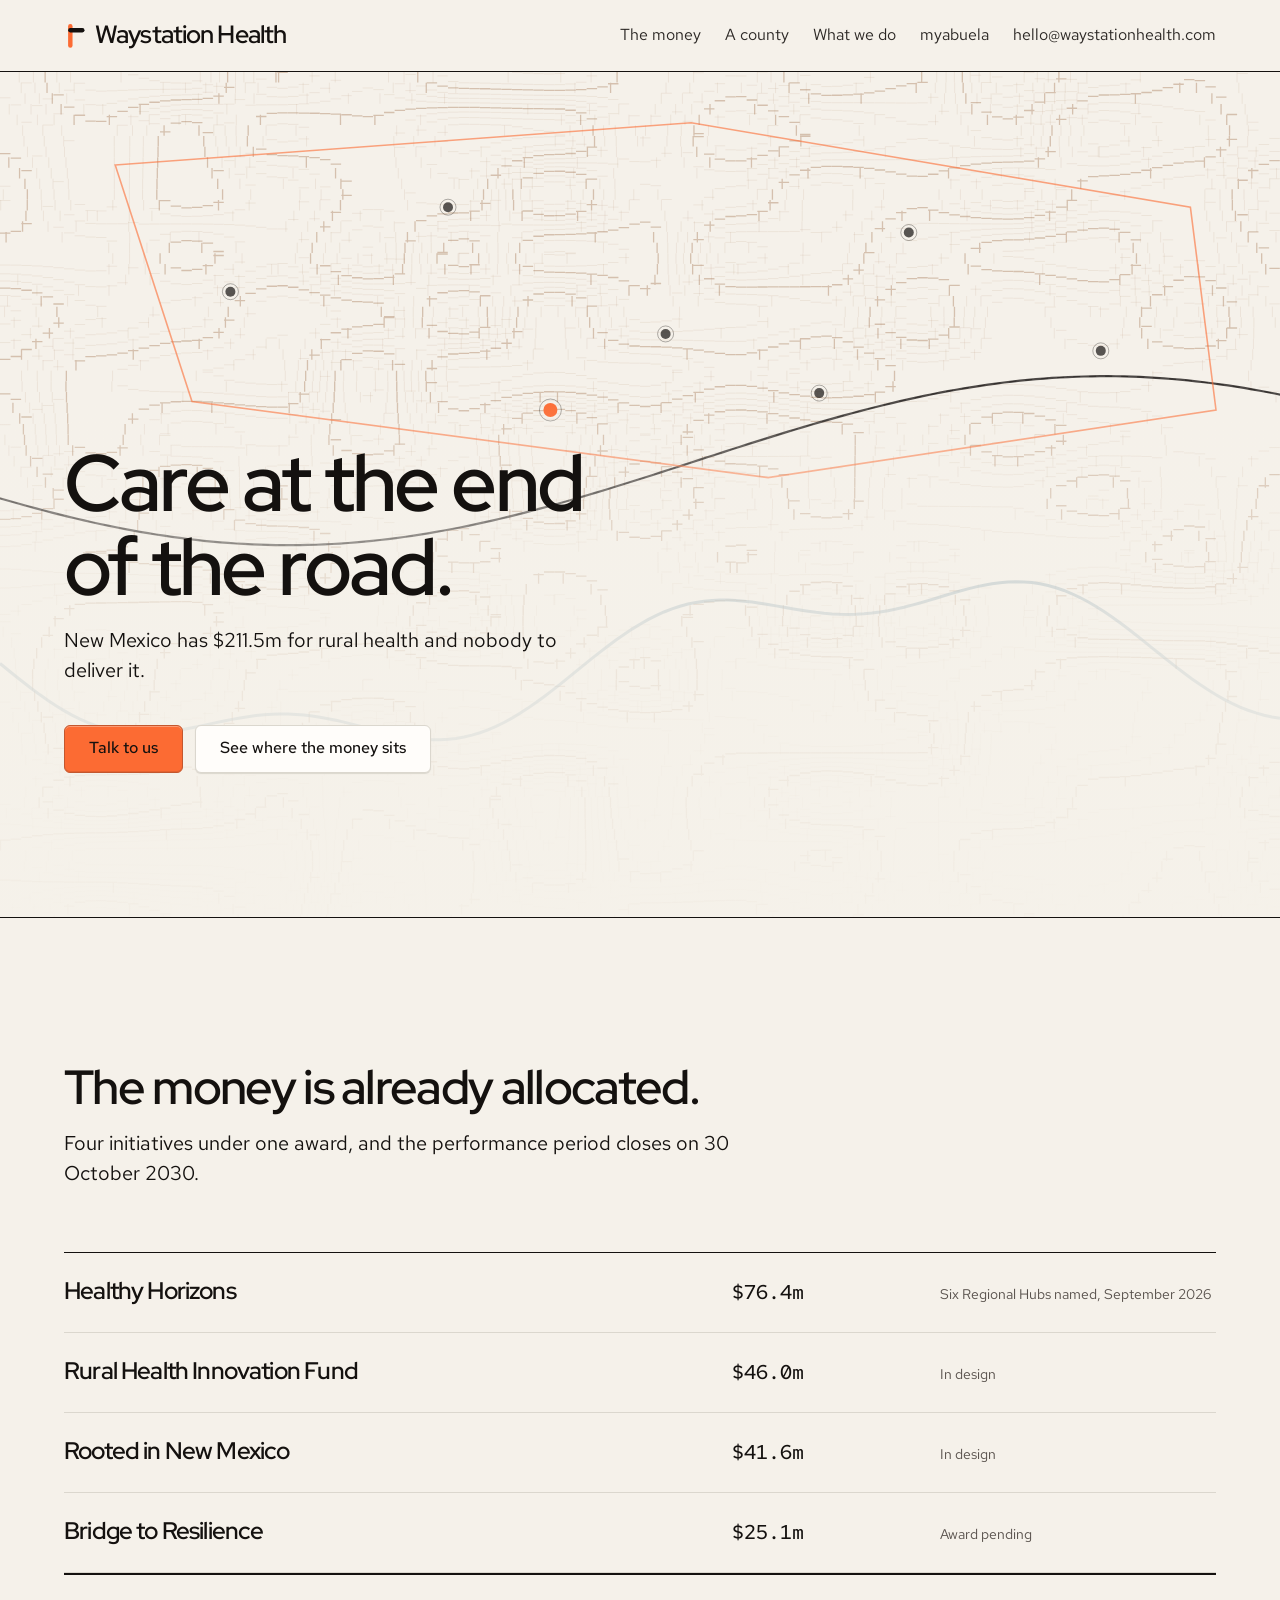
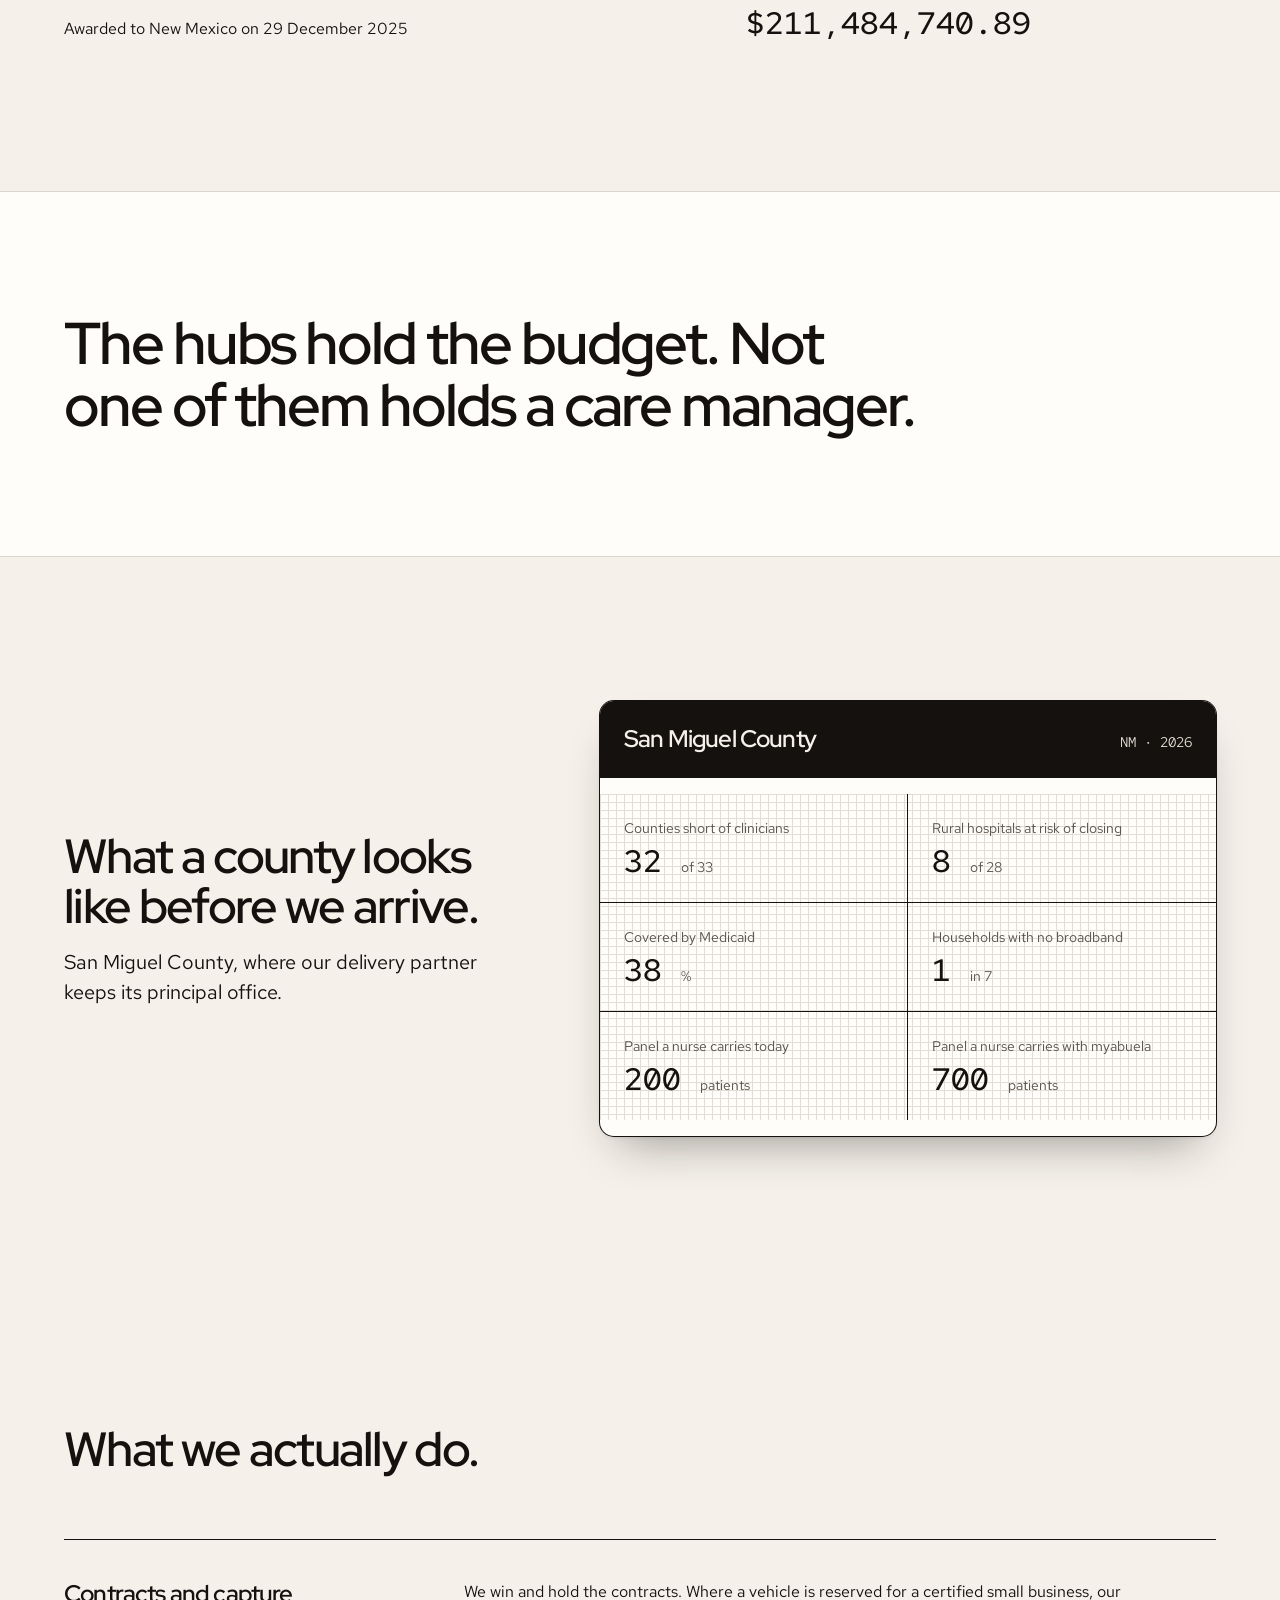
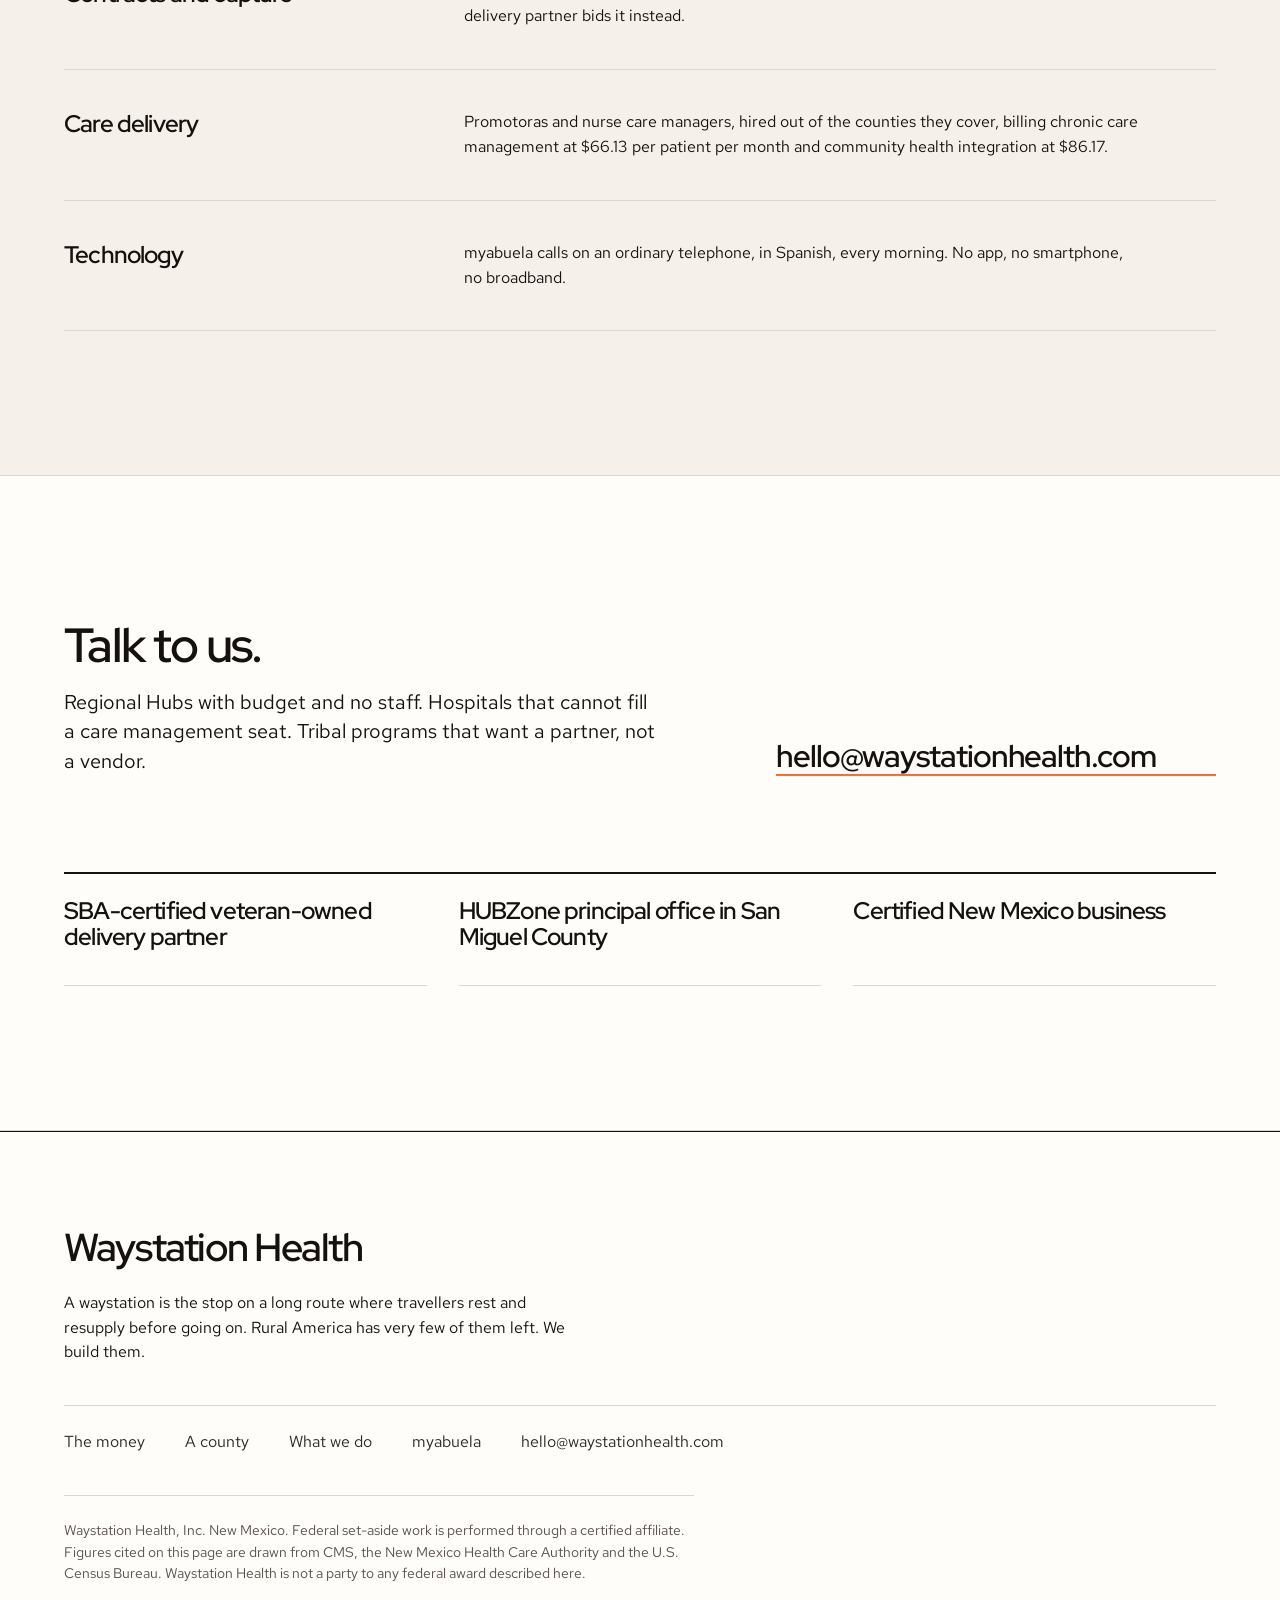
==== index.html @ bad21af5 "Waystation Health site" ====
<!doctype html>
<html lang="en">
<head>
<meta charset="utf-8">
<meta name="viewport" content="width=device-width, initial-scale=1">
<title>Waystation Health &middot; Care at the end of the road</title>
<meta name="description" content="Waystation Health holds the contracts for New Mexico's rural health money and staffs the care management behind them, in the counties that have none.">
<link rel="preconnect" href="https://fonts.googleapis.com">
<link rel="preconnect" href="https://fonts.gstatic.com" crossorigin>
<link href="https://fonts.googleapis.com/css2?family=Red+Hat+Display:wght@600&family=Red+Hat+Text:wght@400;500&family=Red+Hat+Mono:wght@400;500&display=swap" rel="stylesheet">
<link rel="stylesheet" href="./style.css">
<link rel="icon" href="data:image/svg+xml,<svg xmlns='http://www.w3.org/2000/svg' viewBox='0 0 28 30'><rect x='5' y='1' width='5.4' height='29' rx='2.7' fill='%23B2432A'/><rect x='5' y='6' width='20' height='5.2' rx='2.6' fill='%23C98A28'/></svg>">
</head>
<body>

<header class="masthead">
  <div class="container masthead__inner">
    <a class="wordmark" href="/">
      <svg width="23" height="25" viewBox="0 0 28 30" aria-hidden="true"><rect x="5" y="1" width="5.4" height="29" rx="2.7" fill="var(--color-accent)"/><rect x="5" y="6" width="20" height="5.2" rx="2.6" fill="var(--color-ink)"/></svg>
      Waystation Health
    </a>
    <nav aria-label="Primary">
      <a href="#money">The money</a>
      <a href="#county">A county</a>
      <a href="#work">What we do</a>
      <a href="myabuela.html">myabuela</a>
      <a href="mailto:hello@waystationhealth.com">hello@waystationhealth.com</a>
    </nav>
  </div>
</header>

<main>

  <section class="hero">
    <canvas class="hero__map" id="survey" aria-hidden="true"></canvas>
    <div class="hero__scrim"></div>
    <div class="hero__body">
      <div class="container">
        <h1>Care at the end of the road.</h1>
        <p class="lead">New Mexico has $211.5m for rural health and nobody to deliver it.</p>
        <div class="hero__actions">
          <a class="btn btn--primary" href="mailto:hello@waystationhealth.com">Talk to us</a>
          <a class="btn" href="#money">See where the money sits</a>
        </div>
      </div>
    </div>
  </section>

  <section class="section" id="money">
    <div class="container">
      <div class="head">
        <h2>The money is already allocated.</h2>
        <p class="lead">Four initiatives under one award, and the performance period closes on 30 October 2030.</p>
      </div>
      <div class="section__body">
        <div class="index">
          <div class="index__row">
            <h3>Healthy Horizons</h3>
            <p class="amount">$76.4m</p>
            <p class="state">Six Regional Hubs named, September 2026</p>
          </div>
          <div class="index__row">
            <h3>Rural Health Innovation Fund</h3>
            <p class="amount">$46.0m</p>
            <p class="state">In design</p>
          </div>
          <div class="index__row">
            <h3>Rooted in New Mexico</h3>
            <p class="amount">$41.6m</p>
            <p class="state">In design</p>
          </div>
          <div class="index__row">
            <h3>Bridge to Resilience</h3>
            <p class="amount">$25.1m</p>
            <p class="state">Award pending</p>
          </div>
          <div class="index__total">
            <p>Awarded to New Mexico on 29 December 2025</p>
            <p class="amount">$211,484,740.89</p>
          </div>
        </div>
      </div>
    </div>
  </section>

  <section class="section section--tight section--paper2">
    <div class="container">
      <p class="statement">The hubs hold the budget. Not one of them holds a care manager.</p>
    </div>
  </section>

  <section class="section" id="county">
    <div class="container">
      <div class="case">
        <div class="head">
          <h2>What a county looks like before we arrive.</h2>
          <p class="lead">San Miguel County, where our delivery partner keeps its principal office.</p>
        </div>
        <div class="entry">
          <div class="entry__head">
            <h3>San Miguel County</h3>
            <p class="when">NM &middot; 2026</p>
          </div>
          <dl class="entry__grid">
            <div class="entry__cell">
              <dt>Counties short of clinicians</dt>
              <dd>32 <span class="unit">of 33</span></dd>
            </div>
            <div class="entry__cell">
              <dt>Rural hospitals at risk of closing</dt>
              <dd>8 <span class="unit">of 28</span></dd>
            </div>
            <div class="entry__cell">
              <dt>Covered by Medicaid</dt>
              <dd>38 <span class="unit">%</span></dd>
            </div>
            <div class="entry__cell">
              <dt>Households with no broadband</dt>
              <dd>1 <span class="unit">in 7</span></dd>
            </div>
            <div class="entry__cell">
              <dt>Panel a nurse carries today</dt>
              <dd>200 <span class="unit">patients</span></dd>
            </div>
            <div class="entry__cell">
              <dt>Panel a nurse carries with myabuela</dt>
              <dd>700 <span class="unit">patients</span></dd>
            </div>
          </dl>
        </div>
      </div>
    </div>
  </section>

  <section class="section" id="work">
    <div class="container">
      <div class="head">
        <h2>What we actually do.</h2>
      </div>
      <div class="section__body">
        <div class="rows">
          <div class="rows__row">
            <h3>Contracts and capture</h3>
            <p>We win and hold the contracts. Where a vehicle is reserved for a certified small business, our delivery partner bids it instead.</p>
          </div>
          <div class="rows__row">
            <h3>Care delivery</h3>
            <p>Promotoras and nurse care managers, hired out of the counties they cover, billing chronic care management at $66.13 per patient per month and community health integration at $86.17.</p>
          </div>
          <div class="rows__row">
            <h3>Technology</h3>
            <p>myabuela calls on an ordinary telephone, in Spanish, every morning. No app, no smartphone, no broadband.</p>
          </div>
        </div>
      </div>
    </div>
  </section>

  <section class="section section--paper2 close">
    <div class="container">
      <div class="close__top">
        <div class="head">
          <h2>Talk to us.</h2>
          <p class="lead">Regional Hubs with budget and no staff. Hospitals that cannot fill a care management seat. Tribal programs that want a partner, not a vendor.</p>
        </div>
        <a class="mailto" href="mailto:hello@waystationhealth.com">hello@waystationhealth.com</a>
      </div>
      <div class="creds">
        <div>SBA-certified veteran-owned delivery partner</div>
        <div>HUBZone principal office in San Miguel County</div>
        <div>Certified New Mexico business</div>
      </div>
    </div>
  </section>

</main>

<footer class="mast">
  <div class="container">
    <p class="mast__name">Waystation Health</p>
    <p class="mast__meaning">A waystation is the stop on a long route where travellers rest and resupply before going on. Rural America has very few of them left. We build them.</p>
    <div class="mast__links">
      <a href="#money">The money</a>
      <a href="#county">A county</a>
      <a href="#work">What we do</a>
      <a href="myabuela.html">myabuela</a>
      <a href="mailto:hello@waystationhealth.com">hello@waystationhealth.com</a>
    </div>
    <p class="mast__legal">Waystation Health, Inc. New Mexico. Federal set-aside work is performed through a certified affiliate. Figures cited on this page are drawn from CMS, the New Mexico Health Care Authority and the U.S. Census Bureau. Waystation Health is not a party to any federal award described here.</p>
  </div>
</footer>

<script>
(() => {
  const c = document.getElementById('survey');
  if (!c || !c.getContext) return;
  const ctx = c.getContext('2d');
  const css = getComputedStyle(document.documentElement);
  const tok = (n) => css.getPropertyValue(n).trim();

  // value noise, seeded, so the land is the same land on every load
  let s = 20261029;
  const rnd = () => (s = (s * 1664525 + 1013904223) >>> 0) / 4294967296;
  const G = 14, grid = [];
  for (let y = 0; y <= G; y++) { grid[y] = []; for (let x = 0; x <= G; x++) grid[y][x] = rnd(); }
  const smooth = (t) => t * t * (3 - 2 * t);
  const noise = (x, y) => {
    const gx = x * G, gy = y * G;
    const x0 = Math.min(G - 1, Math.floor(gx)), y0 = Math.min(G - 1, Math.floor(gy));
    const tx = smooth(gx - x0), ty = smooth(gy - y0);
    const a = grid[y0][x0], b = grid[y0][x0 + 1], d = grid[y0 + 1][x0], e = grid[y0 + 1][x0 + 1];
    return (a * (1 - tx) + b * tx) * (1 - ty) + (d * (1 - tx) + e * tx) * ty;
  };

  // the six Regional Hubs and the principal office, placed on the field
  const pins = [
    [0.18, 0.26], [0.35, 0.16], [0.52, 0.31],
    [0.71, 0.19], [0.64, 0.38], [0.86, 0.33], [0.43, 0.40]
  ];

  function draw() {
    const w = c.clientWidth, h = c.clientHeight, dpr = Math.min(devicePixelRatio || 1, 2);
    if (!w || !h) return;
    c.width = w * dpr; c.height = h * dpr;
    ctx.setTransform(dpr, 0, 0, dpr, 0, 0);
    ctx.clearRect(0, 0, w, h);
    ctx.fillStyle = tok('--color-paper'); ctx.fillRect(0, 0, w, h);

    const N = 120, cols = Math.ceil(w / (w / N)), step = w / N, rows = Math.ceil(h / step);
    const val = (ix, iy) => noise(ix / N, (iy * step) / h);

    // contours, every fifth heavier, traced as level crossings on the grid
    for (let L = 1; L < 12; L++) {
      const level = L / 12, major = L % 4 === 0;
      ctx.beginPath();
      ctx.lineWidth = major ? 1.3 : 0.6;
      ctx.strokeStyle = tok('--color-contour');
      ctx.globalAlpha = major ? 0.42 : 0.2;
      for (let iy = 0; iy < rows; iy++) {
        for (let ix = 0; ix < cols; ix++) {
          const a = val(ix, iy), b = val(ix + 1, iy), d = val(ix, iy + 1);
          const x = ix * step, y = iy * step;
          if ((a < level) !== (b < level)) {
            const t = (level - a) / (b - a);
            ctx.moveTo(x + step * t, y); ctx.lineTo(x + step * t, y + step * 0.98);
          }
          if ((a < level) !== (d < level)) {
            const t = (level - a) / (d - a);
            ctx.moveTo(x, y + step * t); ctx.lineTo(x + step * 0.98, y + step * t);
          }
        }
      }
      ctx.stroke();
    }
    ctx.globalAlpha = 1;

    // water, drawn along a low seam
    ctx.beginPath();
    ctx.strokeStyle = tok('--color-water'); ctx.lineWidth = 3; ctx.globalAlpha = 0.5;
    for (let x = 0; x <= w; x += 8) {
      const y = h * (0.70 + 0.09 * Math.sin(x / 190) + 0.03 * Math.sin(x / 61));
      x ? ctx.lineTo(x, y) : ctx.moveTo(x, y);
    }
    ctx.stroke();

    // the lane: the road the whole page is named for
    ctx.beginPath();
    ctx.strokeStyle = tok('--color-ink'); ctx.lineWidth = 2.2; ctx.globalAlpha = 0.75;
    for (let x = -20; x <= w + 20; x += 8) {
      const y = h * (0.46 + 0.10 * Math.sin((x + 120) / 260));
      x <= -20 ? ctx.moveTo(x, y) : ctx.lineTo(x, y);
    }
    ctx.stroke();
    ctx.setLineDash([7, 9]); ctx.lineWidth = 1; ctx.globalAlpha = 0.5;
    ctx.stroke(); ctx.setLineDash([]);
    ctx.globalAlpha = 1;

    // the service area, edged like a title plan
    ctx.beginPath();
    ctx.strokeStyle = tok('--color-accent'); ctx.lineWidth = 1.6; ctx.globalAlpha = 0.6;
    const edge = [[0.09, 0.11], [0.54, 0.06], [0.93, 0.16], [0.95, 0.40], [0.60, 0.48], [0.15, 0.39]];
    edge.forEach(([px, py], i) => i ? ctx.lineTo(px * w, py * h) : ctx.moveTo(px * w, py * h));
    ctx.closePath(); ctx.stroke(); ctx.globalAlpha = 1;

    // the pins: six hubs, then the principal office as the open one
    pins.forEach(([px, py], i) => {
      const x = px * w, y = py * h, last = i === pins.length - 1;
      ctx.beginPath(); ctx.arc(x, y, last ? 7 : 5, 0, Math.PI * 2);
      ctx.fillStyle = last ? tok('--color-accent') : tok('--color-ink');
      ctx.globalAlpha = last ? 1 : 0.7; ctx.fill(); ctx.globalAlpha = 1;
      ctx.beginPath(); ctx.arc(x, y, last ? 11 : 8, 0, Math.PI * 2);
      ctx.strokeStyle = tok('--color-ink'); ctx.lineWidth = 1; ctx.globalAlpha = 0.32;
      ctx.stroke(); ctx.globalAlpha = 1;
    });
  }

  draw();
  let t; addEventListener('resize', () => { clearTimeout(t); t = setTimeout(draw, 160); }, { passive: true });
})();
</script>

</body>
</html>
---- style.css ----
/* Hallmark · shape: Marquee Hero · genre: modern-minimal · theme: Furrow (deal 3/3, seed rural-health-company-staffs-19d2·b29e5651·2026-10-29·r0) · redesign: full
 * hero: Poster · nav: masthead · footer: mast · imagery: none, the generated survey map carries the page · signature: the survey map of the service area, hubs pinned, drawn on a canvas
 * axes: light/grotesk-sans/warm · posture: committed · contrast: pass · fold: pass · draw: 892a56 · v2.0.0 */
/* Hallmark · pre-emit critique: P4 H4 E3 S4 R4 V4 · weakest: E, the page states figures it cannot show a picture of, so the map and the notebook card do the showing and every figure carries its unit */
/* Hallmark · dropped #what, #how, #why, #who, #care, #contact, #arms, #sky · in-page anchors for sections 8 recomposed away; every destination they led to is on the page under #money, #county, #work · no external link, form, handler or test hook was dropped */
/* Hallmark · reworded "Three capabilities, one patient." to "What we actually do." · 54 and F26 named it (an eyebrow pattern ending on a stub) · the flywheel heads "Contracts fund the deployment / Deployment builds a panel / Care management bills the panel / Technology multiplies it" dropped whole · 54 names the 01/02/03 label run above them */
@import url("./tokens.css");
@import url("./base.css");

/* ---------- canvas ---------- */
.container { max-width: var(--container); margin-inline: auto; padding-inline: var(--gutter); }

/* ---------- masthead ---------- */
.masthead { border-bottom: var(--rule-hair) solid var(--color-ink); background: var(--color-paper); }
.masthead__inner { display: flex; align-items: center; justify-content: space-between;
  gap: var(--space-lg); padding-block: var(--space-md); flex-wrap: wrap; }
.wordmark { display: inline-flex; align-items: center; gap: var(--space-xs);
  font-family: var(--font-display); font-weight: var(--display-weight); font-size: var(--text-xl);
  letter-spacing: var(--tracking-display); color: var(--color-ink); text-decoration: none; }
.wordmark svg { display: block; }
.masthead nav { display: flex; align-items: center; gap: var(--space-lg); flex-wrap: wrap; }
.masthead nav a { font-size: var(--text-md); color: var(--color-ink-2); text-decoration: none;
  text-underline-offset: 4px; }
.masthead nav a:hover { text-decoration: underline; }

/* ---------- controls ---------- */
.btn { display: inline-flex; align-items: center; justify-content: center; min-height: 48px;
  padding-inline: var(--space-lg); border: var(--rule-hair) solid var(--color-rule);
  border-radius: var(--radius-pill); font-family: var(--font-body); font-size: var(--text-md);
  font-weight: 500; text-decoration: none; white-space: nowrap;
  background: var(--color-paper-2); color: var(--color-ink);
  box-shadow: inset 0 1px 0 var(--color-sheet), 0 1px 1px var(--color-rule);
  transition: background-color var(--dur-short) var(--ease-out), box-shadow var(--dur-short) var(--ease-out); }
.btn:hover { background: var(--color-paper-3); }
.btn:active { transform: translateY(1px); }
.btn--primary { background: var(--color-accent); color: var(--color-accent-ink);
  border-color: color-mix(in oklab, var(--color-accent) 78%, var(--color-ink));
  box-shadow: inset 0 1px 0 color-mix(in oklab, var(--color-sheet) 32%, transparent),
              inset 0 -1px 0 color-mix(in oklab, var(--color-ink) 10%, transparent); }
.btn--primary:hover { background: color-mix(in oklab, var(--color-accent) 88%, var(--color-ink)); }

/* ---------- hero: Poster over the survey map ---------- */
.hero { position: relative; min-height: 94dvh; display: flex; align-items: flex-end;
  overflow: hidden; border-bottom: var(--rule-hair) solid var(--color-ink); }
.hero__map { position: absolute; inset: 0; width: 100%; height: 100%; display: block; z-index: 1; }
.hero__scrim { position: absolute; inset: 0; z-index: 2; pointer-events: none;
  background: linear-gradient(to top,
    color-mix(in oklab, var(--color-paper) 94%, transparent) 0%,
    color-mix(in oklab, var(--color-paper) 72%, transparent) 34%,
    transparent 62%); }
.hero__body { position: relative; z-index: 3; width: 100%; padding-block: var(--space-3xl) var(--space-4xl); }
.hero h1 { max-width: 14ch; overflow-wrap: break-word; min-width: 0; margin: 0; }
.hero .lead { max-width: 40ch; margin-top: var(--space-md); }
.hero__actions { display: flex; gap: var(--space-sm); margin-top: var(--space-xl); flex-wrap: wrap; }

/* ---------- sections ---------- */
.section { padding-block: var(--section-gap); }
.section--tight { padding-block: var(--section-gap-s); }
.section--paper2 { background: var(--color-paper-2); border-block: var(--rule-hair) solid var(--color-rule); }
.head { max-width: 46rem; }
.head h2 { margin: 0; overflow-wrap: break-word; min-width: 0; }
.head .lead { margin-top: var(--space-md); }
.section__body { margin-top: var(--space-2xl); }

/* ---------- index: the money ---------- */
.index { border-top: var(--rule-hair) solid var(--color-ink); }
.index__row { display: grid; grid-template-columns: minmax(0, 7fr) minmax(0, 2fr) minmax(0, 3fr);
  gap: var(--space-lg); align-items: baseline; padding-block: var(--space-lg);
  border-bottom: var(--rule-hair) solid var(--color-rule); }
.index__row h3 { font-size: var(--text-title); margin: 0; }
.index__row .amount { font-family: var(--font-outlier); font-variant-numeric: tabular-nums;
  font-size: var(--text-lg); font-weight: 500; color: var(--color-ink); }
.index__row .state { font-size: var(--text-sm); color: var(--color-muted); }
.index__total { display: grid; grid-template-columns: minmax(0, 7fr) minmax(0, 5fr);
  gap: var(--space-lg); align-items: baseline; padding-top: var(--space-lg);
  border-top: 2px solid var(--color-ink); }
.index__total .amount { font-family: var(--font-outlier); font-variant-numeric: tabular-nums;
  font-size: var(--text-2xl); font-weight: 500; }
.index__total p { margin: 0; }

/* ---------- statement ---------- */
.statement { font-family: var(--font-display); font-weight: var(--display-weight);
  font-size: var(--text-display-s); line-height: 1.05; letter-spacing: var(--tracking-display);
  max-width: 34ch; margin: 0; color: var(--color-ink); text-wrap: balance;
  overflow-wrap: break-word; min-width: 0; }

/* ---------- the notebook card ---------- */
.case { display: grid; grid-template-columns: minmax(0, 5fr) minmax(0, 7fr);
  gap: var(--space-3xl); align-items: center; }
.entry { border-radius: var(--radius-entry); background: var(--color-paper-2);
  box-shadow: 0 0 0 1px var(--color-ink), var(--shadow-lift); overflow: hidden; }
.entry__head { display: flex; align-items: baseline; justify-content: space-between;
  gap: var(--space-md); padding: var(--space-lg); background: var(--color-ink); color: var(--color-paper); }
.entry__head h3 { margin: 0; font-size: var(--text-title); color: var(--color-paper); }
.entry__head .when { font-family: var(--font-outlier); font-variant-numeric: tabular-nums;
  font-size: var(--text-sm); color: var(--color-paper-3); }
.entry__grid { display: grid; grid-template-columns: repeat(2, minmax(0, 1fr));
  background:
    linear-gradient(var(--color-grid) 1px, transparent 1px) 0 0 / 8px 8px,
    linear-gradient(90deg, var(--color-grid) 1px, transparent 1px) 0 0 / 8px 8px,
    var(--color-paper-2); }
.entry__cell { padding: var(--space-lg); border-right: 1px solid var(--color-ink);
  border-bottom: 1px solid var(--color-ink); }
.entry__cell:nth-child(2n) { border-right: 0; }
.entry__cell:nth-last-child(-n+2) { border-bottom: 0; }
.entry__cell dt { font-size: var(--text-sm); color: var(--color-muted); margin: 0 0 var(--space-2xs); }
.entry__cell dd { margin: 0; font-family: var(--font-outlier); font-variant-numeric: tabular-nums;
  font-size: var(--text-2xl); font-weight: 500; color: var(--color-ink); line-height: 1.1; }
.entry__cell dd .unit { font-family: var(--font-body); font-size: var(--text-sm);
  font-weight: 400; color: var(--color-muted); }

/* ---------- rows: what we do ---------- */
.rows { border-top: var(--rule-hair) solid var(--color-ink); }
.rows__row { display: grid; grid-template-columns: minmax(0, 4fr) minmax(0, 8fr);
  gap: var(--space-lg); padding-block: var(--space-xl);
  border-bottom: var(--rule-hair) solid var(--color-rule); }
.rows__row h3 { margin: 0; font-size: var(--text-title); }
.rows__row p { margin: 0; }

/* ---------- close ---------- */
.close__top { display: grid; grid-template-columns: minmax(0, 7fr) minmax(0, 5fr);
  gap: var(--space-3xl); align-items: end; }
.close .mailto { display: inline-block; margin-top: var(--space-xl);
  font-family: var(--font-display); font-weight: var(--display-weight);
  font-size: var(--text-2xl); letter-spacing: var(--tracking-display); line-height: 1.1;
  color: var(--color-ink); text-decoration: none;
  border-bottom: 2px solid var(--color-accent);
  overflow-wrap: anywhere; word-break: break-word; min-width: 0; max-width: 100%; }
.close .mailto:hover { border-bottom-color: var(--color-ink); }
.creds { display: grid; grid-template-columns: repeat(3, minmax(0, 1fr));
  gap: 0 var(--gap-columns); margin-top: var(--space-3xl);
  border-top: 2px solid var(--color-ink); }
.creds div { padding-block: var(--space-lg); min-height: 112px;
  border-bottom: var(--rule-hair) solid var(--color-rule);
  font-size: var(--text-title); font-family: var(--font-display);
  font-weight: var(--display-weight); letter-spacing: var(--tracking-display);
  line-height: 1.1; color: var(--color-ink); overflow-wrap: break-word; min-width: 0; }

/* ---------- footer: mast ---------- */
.mast { border-top: var(--rule-hair) solid var(--color-ink); padding-block: var(--space-3xl) var(--space-xl);
  background: var(--color-paper-2); }
.mast__name { font-family: var(--font-display); font-weight: var(--display-weight);
  font-size: var(--text-3xl); letter-spacing: var(--tracking-display); line-height: 1;
  margin: 0 0 var(--space-lg); color: var(--color-ink); }
.mast__links { display: flex; flex-wrap: wrap; gap: var(--space-lg) var(--space-xl);
  padding-top: var(--space-lg); border-top: var(--rule-hair) solid var(--color-rule); }
.mast__links a { font-size: var(--text-md); color: var(--color-ink-2); text-decoration: none; }
.mast__links a:hover { text-decoration: underline; }
.mast__meaning { max-width: 46ch; margin: 0 0 var(--space-xl); }
.mast__legal { margin-top: var(--space-xl); padding-top: var(--space-lg);
  border-top: var(--rule-hair) solid var(--color-rule);
  font-size: var(--text-sm); color: var(--color-muted); max-width: 70ch; }

/* ---------- myabuela ---------- */
.ab-hero { padding-block: var(--space-4xl) var(--section-gap); }
.ab-hero h1 { font-size: var(--text-display-s); overflow-wrap: break-word; min-width: 0; }
.ab-hero .hero__actions { display: flex; gap: var(--space-sm);
  margin-top: var(--space-xl); flex-wrap: wrap; }
.creds--figures div { font-size: var(--text-md); font-family: var(--font-body);
  font-weight: 400; letter-spacing: normal; line-height: 1.5; color: var(--color-ink-2); }
.creds--figures .fig { display: block; font-family: var(--font-outlier);
  font-variant-numeric: tabular-nums; font-size: var(--text-3xl); font-weight: 500;
  line-height: 1.05; color: var(--color-ink); margin-bottom: var(--space-xs); }
.also { margin-top: var(--space-md); font-size: var(--text-md); color: var(--color-muted); }
.also a { color: var(--color-ink-2); overflow-wrap: anywhere; }
.phone { border-radius: var(--radius-entry); background: var(--color-paper-2);
  box-shadow: 0 0 0 1px var(--color-ink), var(--shadow-lift); padding: var(--space-xl); }
.phone__line { display: grid; grid-template-columns: auto minmax(0, 1fr); gap: var(--space-md);
  padding-block: var(--space-md); border-bottom: var(--rule-hair) solid var(--color-rule); }
.phone__line:last-child { border-bottom: 0; }
.phone__who { font-family: var(--font-outlier); font-size: var(--text-sm);
  color: var(--color-muted); white-space: nowrap; }
.phone__said { margin: 0; color: var(--color-ink); }

/* ---------- responsive ---------- */
@media (max-width: 68rem) {
  .close .mailto { font-size: var(--text-xl); }
}
@media (max-width: 60rem) {
  .case { grid-template-columns: minmax(0, 1fr); gap: var(--space-2xl); }
  .close__top { grid-template-columns: minmax(0, 1fr); gap: var(--space-xl); align-items: start; }
  .close .mailto { font-size: var(--text-xl); }
  .creds { grid-template-columns: minmax(0, 1fr); margin-top: var(--space-2xl); }
  .creds div { min-height: 0; font-size: var(--text-lg); }
  .index__row { grid-template-columns: minmax(0, 1fr); gap: var(--space-2xs); }
  .index__total { grid-template-columns: minmax(0, 1fr); }
  .rows__row { grid-template-columns: minmax(0, 1fr); gap: var(--space-sm); }
  .hero { min-height: auto; }
  .hero__body { padding-block: var(--space-4xl) var(--space-3xl); }
}
@media (max-width: 40rem) {
  .close .mailto { font-size: var(--text-lg); }
  .statement { font-size: var(--text-section); }
  .entry__grid { grid-template-columns: minmax(0, 1fr); }
  .entry__cell { border-right: 0; }
  .entry__cell:nth-last-child(-n+2) { border-bottom: 1px solid var(--color-ink); }
  .entry__cell:last-child { border-bottom: 0; }
  .masthead__inner { justify-content: flex-start; }
}
@media (prefers-reduced-motion: reduce) {
  .btn { transition: none; }
}
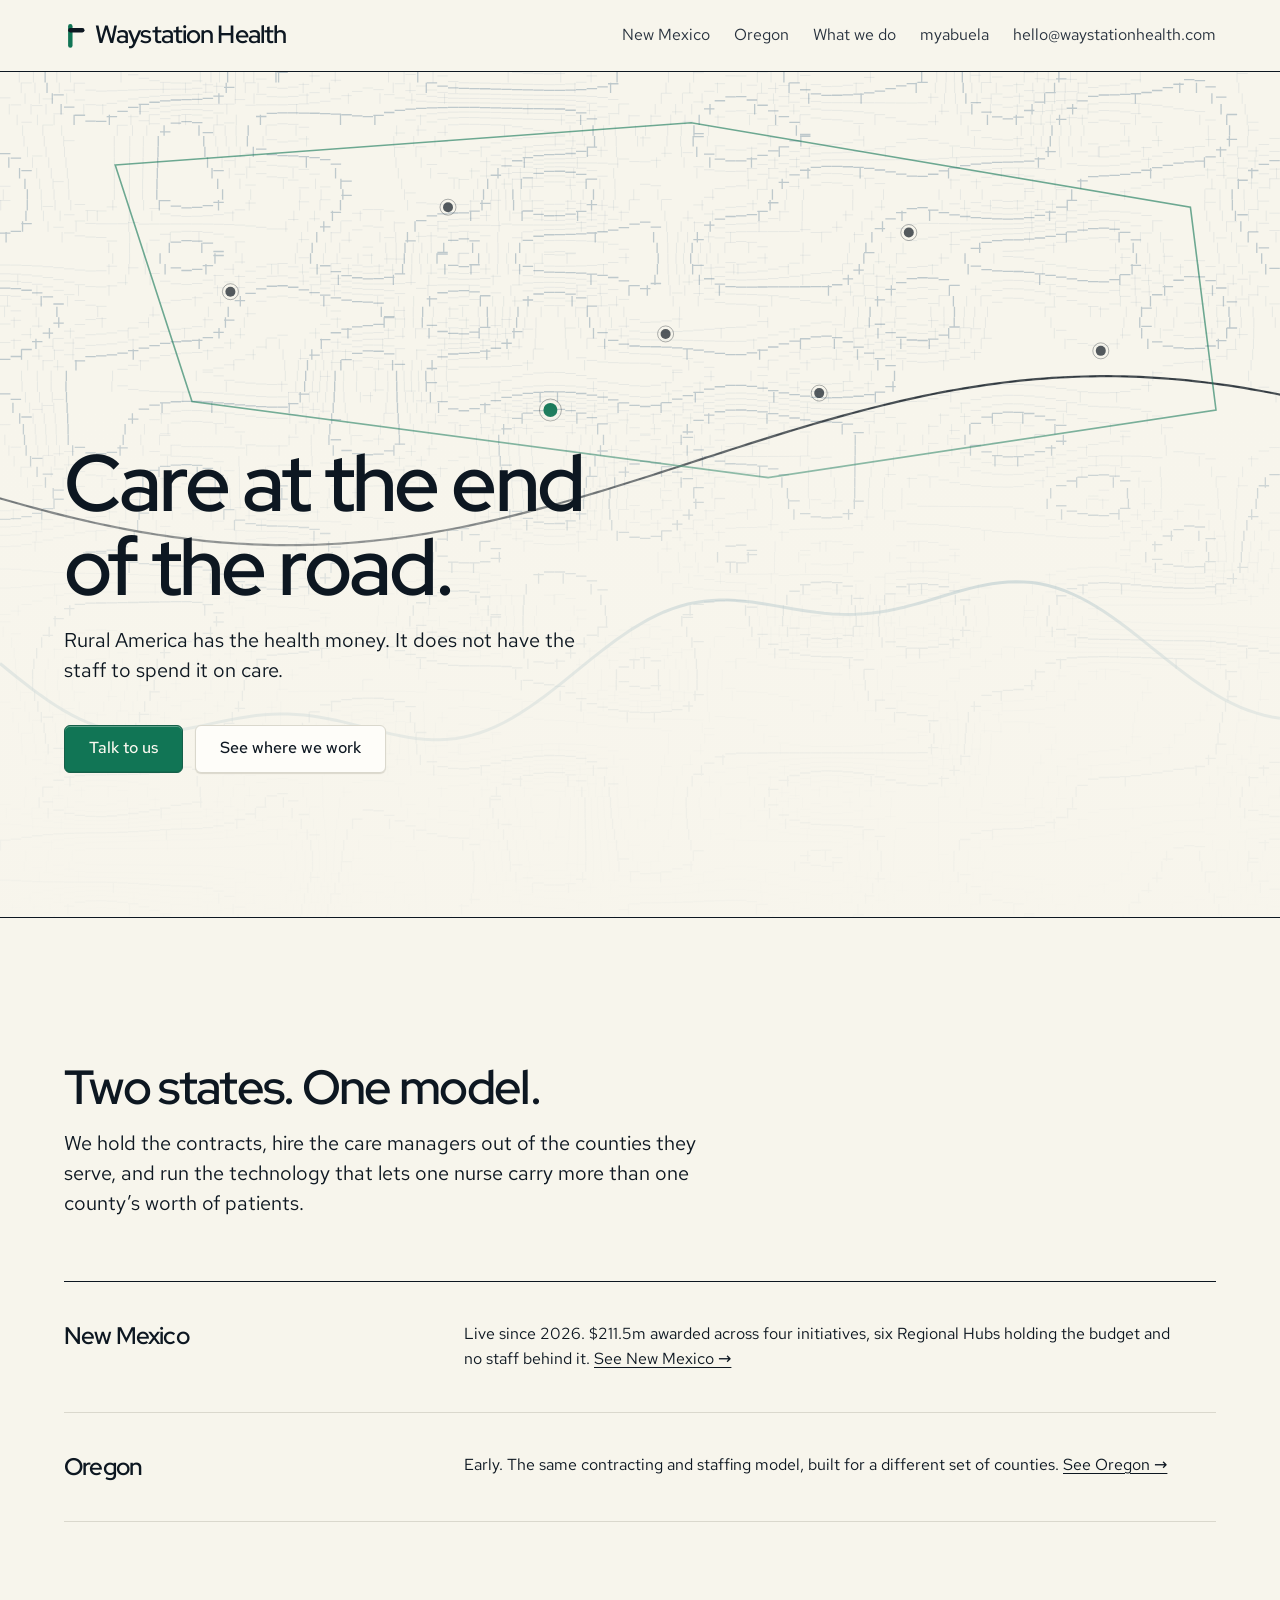
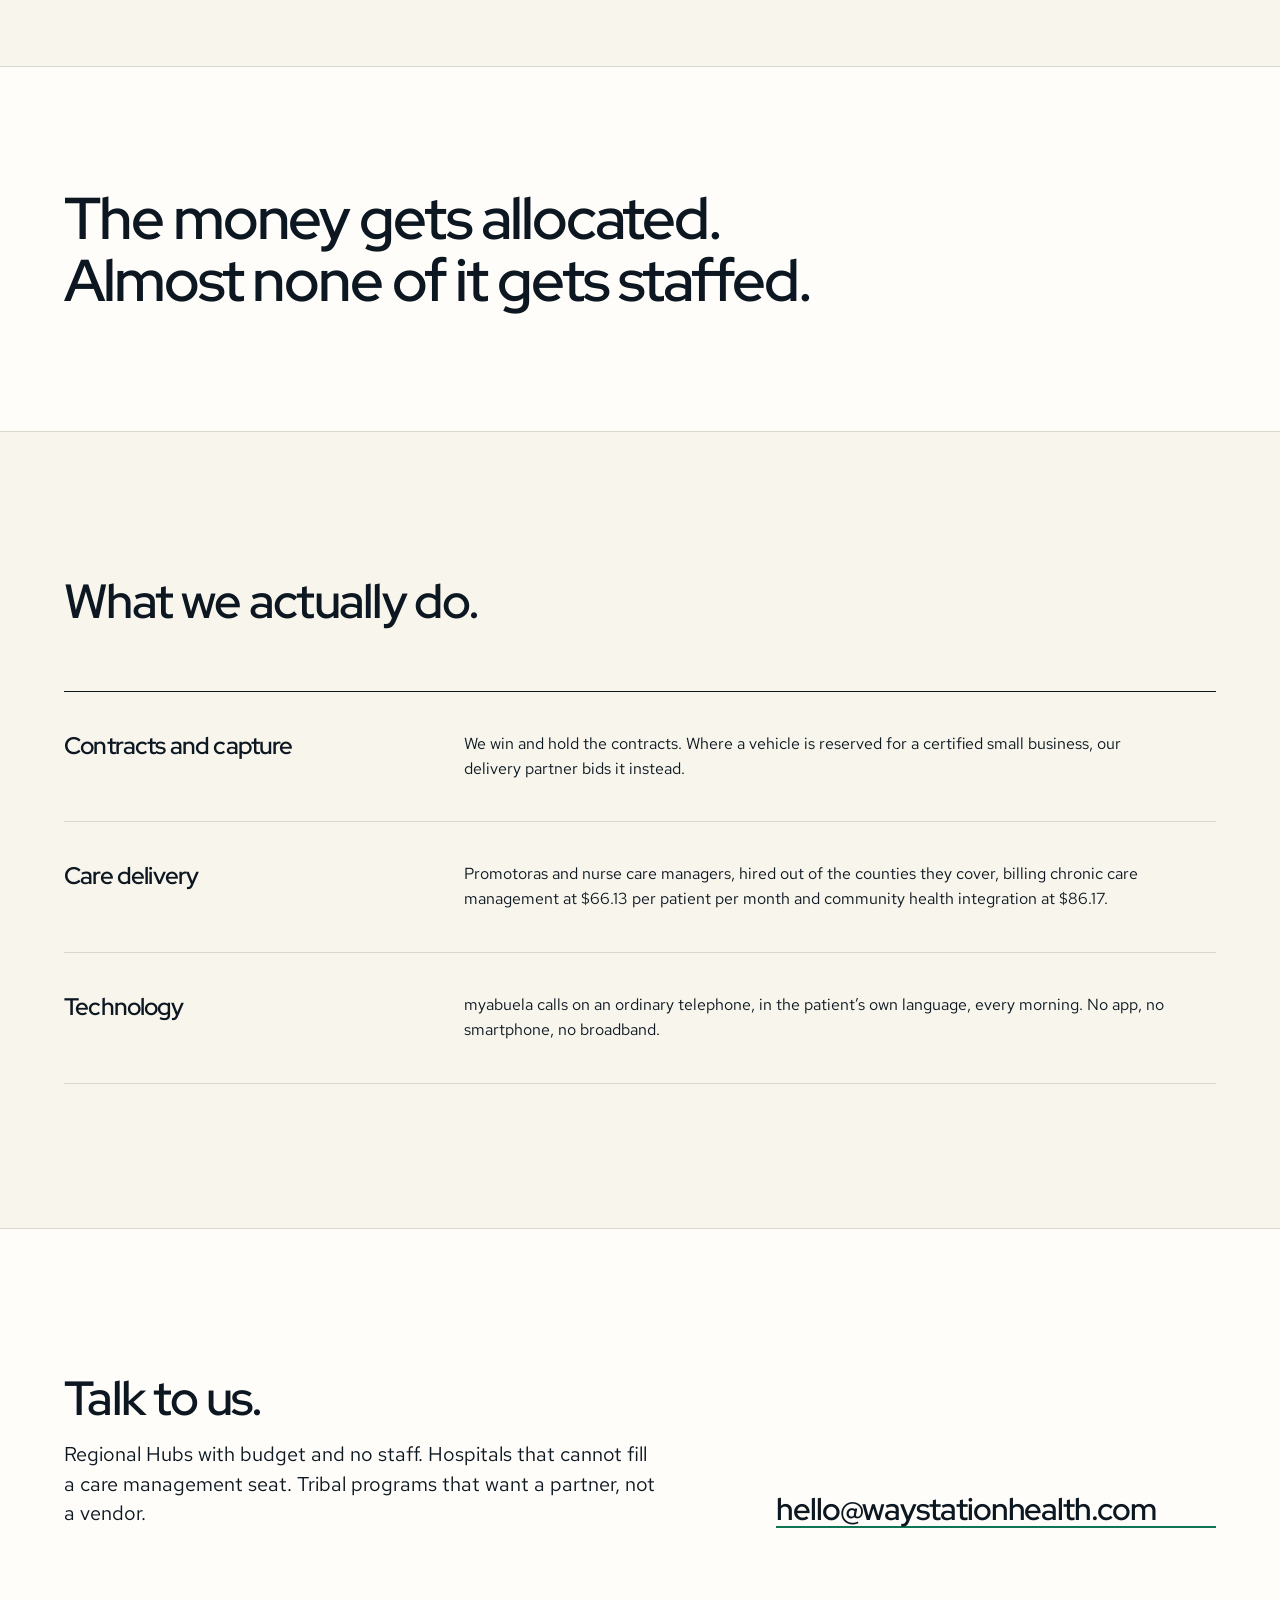
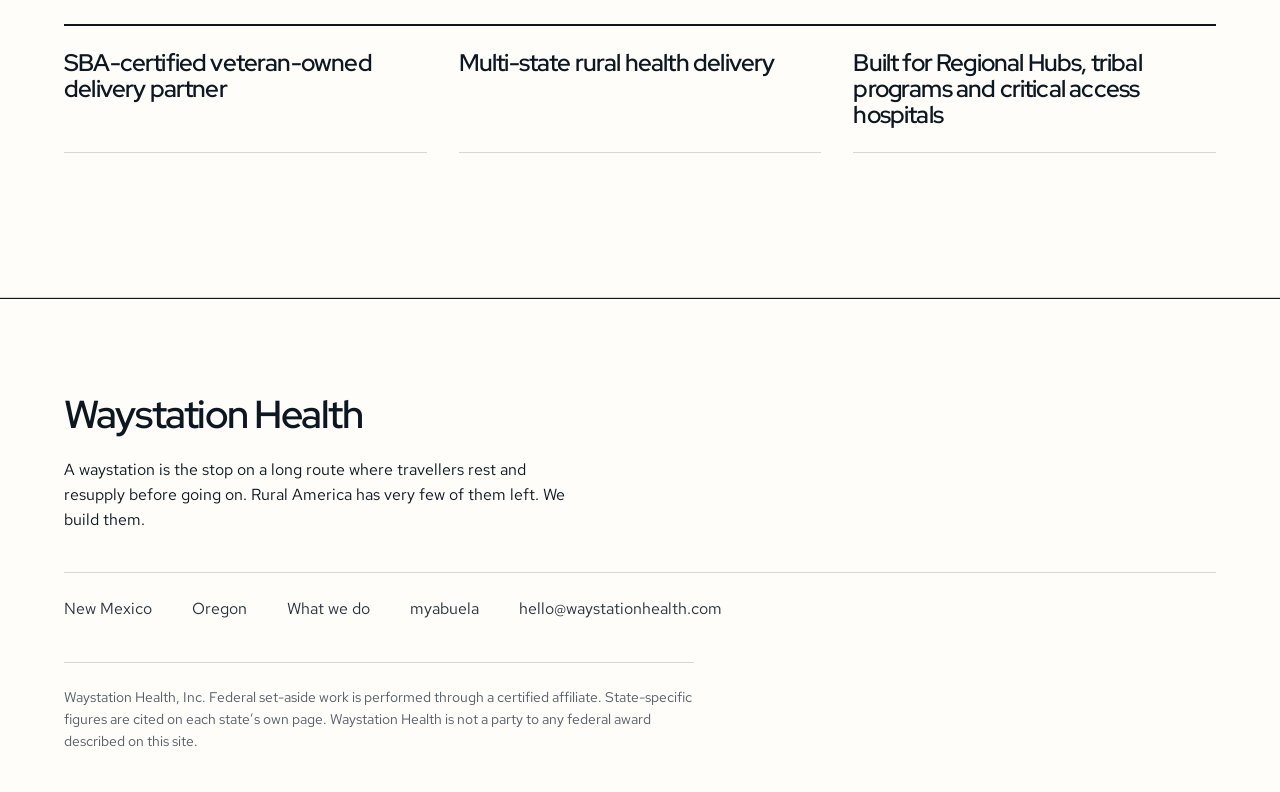
==== commit a37cbc37: "Update index.html with content and structure changes" ====
--- a/index.html
+++ b/index.html
@@ -4,298 +4,232 @@
 <meta charset="utf-8">
 <meta name="viewport" content="width=device-width, initial-scale=1">
 <title>Waystation Health &middot; Care at the end of the road</title>
-<meta name="description" content="Waystation Health holds the contracts for New Mexico's rural health money and staffs the care management behind them, in the counties that have none.">
+<meta name="description" content="Waystation Health holds the contracts for rural health money and staffs the care management behind it, in counties that have none.">
 <link rel="preconnect" href="https://fonts.googleapis.com">
 <link rel="preconnect" href="https://fonts.gstatic.com" crossorigin>
 <link href="https://fonts.googleapis.com/css2?family=Red+Hat+Display:wght@600&family=Red+Hat+Text:wght@400;500&family=Red+Hat+Mono:wght@400;500&display=swap" rel="stylesheet">
 <link rel="stylesheet" href="./style.css">
-<link rel="icon" href="data:image/svg+xml,<svg xmlns='http://www.w3.org/2000/svg' viewBox='0 0 28 30'><rect x='5' y='1' width='5.4' height='29' rx='2.7' fill='%23B2432A'/><rect x='5' y='6' width='20' height='5.2' rx='2.6' fill='%23C98A28'/></svg>">
+<link rel="icon" href="data:image/svg+xml,<svg xmlns='http://www.w3.org/2000/svg' viewBox='0 0 28 30'><rect x='5' y='1' width='5.4' height='29' rx='2.7' fill='%233F7D5C'/><rect x='5' y='6' width='20' height='5.2' rx='2.6' fill='%231D2330'/></svg>">
 </head>
 <body>
 
 <header class="masthead">
-  <div class="container masthead__inner">
-    <a class="wordmark" href="/">
-      <svg width="23" height="25" viewBox="0 0 28 30" aria-hidden="true"><rect x="5" y="1" width="5.4" height="29" rx="2.7" fill="var(--color-accent)"/><rect x="5" y="6" width="20" height="5.2" rx="2.6" fill="var(--color-ink)"/></svg>
-      Waystation Health
-    </a>
-    <nav aria-label="Primary">
-      <a href="#money">The money</a>
-      <a href="#county">A county</a>
-      <a href="#work">What we do</a>
-      <a href="myabuela.html">myabuela</a>
-      <a href="mailto:hello@waystationhealth.com">hello@waystationhealth.com</a>
-    </nav>
-  </div>
+<div class="container masthead__inner">
+<a class="wordmark" href="/">
+<svg width="23" height="25" viewBox="0 0 28 30" aria-hidden="true"><rect x="5" y="1" width="5.4" height="29" rx="2.7" fill="var(--color-accent)"/><rect x="5" y="6" width="20" height="5.2" rx="2.6" fill="var(--color-ink)"/></svg>
+Waystation Health
+</a>
+<nav aria-label="Primary">
+<a href="new-mexico.html">New Mexico</a>
+<a href="oregon.html">Oregon</a>
+<a href="#work">What we do</a>
+<a href="myabuela.html">myabuela</a>
+<a href="mailto:hello@waystationhealth.com">hello@waystationhealth.com</a>
+</nav>
+</div>
 </header>
 
 <main>
 
-  <section class="hero">
-    <canvas class="hero__map" id="survey" aria-hidden="true"></canvas>
-    <div class="hero__scrim"></div>
-    <div class="hero__body">
-      <div class="container">
-        <h1>Care at the end of the road.</h1>
-        <p class="lead">New Mexico has $211.5m for rural health and nobody to deliver it.</p>
-        <div class="hero__actions">
-          <a class="btn btn--primary" href="mailto:hello@waystationhealth.com">Talk to us</a>
-          <a class="btn" href="#money">See where the money sits</a>
-        </div>
-      </div>
-    </div>
-  </section>
-
-  <section class="section" id="money">
-    <div class="container">
-      <div class="head">
-        <h2>The money is already allocated.</h2>
-        <p class="lead">Four initiatives under one award, and the performance period closes on 30 October 2030.</p>
-      </div>
-      <div class="section__body">
-        <div class="index">
-          <div class="index__row">
-            <h3>Healthy Horizons</h3>
-            <p class="amount">$76.4m</p>
-            <p class="state">Six Regional Hubs named, September 2026</p>
-          </div>
-          <div class="index__row">
-            <h3>Rural Health Innovation Fund</h3>
-            <p class="amount">$46.0m</p>
-            <p class="state">In design</p>
-          </div>
-          <div class="index__row">
-            <h3>Rooted in New Mexico</h3>
-            <p class="amount">$41.6m</p>
-            <p class="state">In design</p>
-          </div>
-          <div class="index__row">
-            <h3>Bridge to Resilience</h3>
-            <p class="amount">$25.1m</p>
-            <p class="state">Award pending</p>
-          </div>
-          <div class="index__total">
-            <p>Awarded to New Mexico on 29 December 2025</p>
-            <p class="amount">$211,484,740.89</p>
-          </div>
-        </div>
-      </div>
-    </div>
-  </section>
-
-  <section class="section section--tight section--paper2">
-    <div class="container">
-      <p class="statement">The hubs hold the budget. Not one of them holds a care manager.</p>
-    </div>
-  </section>
-
-  <section class="section" id="county">
-    <div class="container">
-      <div class="case">
-        <div class="head">
-          <h2>What a county looks like before we arrive.</h2>
-          <p class="lead">San Miguel County, where our delivery partner keeps its principal office.</p>
-        </div>
-        <div class="entry">
-          <div class="entry__head">
-            <h3>San Miguel County</h3>
-            <p class="when">NM &middot; 2026</p>
-          </div>
-          <dl class="entry__grid">
-            <div class="entry__cell">
-              <dt>Counties short of clinicians</dt>
-              <dd>32 <span class="unit">of 33</span></dd>
-            </div>
-            <div class="entry__cell">
-              <dt>Rural hospitals at risk of closing</dt>
-              <dd>8 <span class="unit">of 28</span></dd>
-            </div>
-            <div class="entry__cell">
-              <dt>Covered by Medicaid</dt>
-              <dd>38 <span class="unit">%</span></dd>
-            </div>
-            <div class="entry__cell">
-              <dt>Households with no broadband</dt>
-              <dd>1 <span class="unit">in 7</span></dd>
-            </div>
-            <div class="entry__cell">
-              <dt>Panel a nurse carries today</dt>
-              <dd>200 <span class="unit">patients</span></dd>
-            </div>
-            <div class="entry__cell">
-              <dt>Panel a nurse carries with myabuela</dt>
-              <dd>700 <span class="unit">patients</span></dd>
-            </div>
-          </dl>
-        </div>
-      </div>
-    </div>
-  </section>
-
-  <section class="section" id="work">
-    <div class="container">
-      <div class="head">
-        <h2>What we actually do.</h2>
-      </div>
-      <div class="section__body">
-        <div class="rows">
-          <div class="rows__row">
-            <h3>Contracts and capture</h3>
-            <p>We win and hold the contracts. Where a vehicle is reserved for a certified small business, our delivery partner bids it instead.</p>
-          </div>
-          <div class="rows__row">
-            <h3>Care delivery</h3>
-            <p>Promotoras and nurse care managers, hired out of the counties they cover, billing chronic care management at $66.13 per patient per month and community health integration at $86.17.</p>
-          </div>
-          <div class="rows__row">
-            <h3>Technology</h3>
-            <p>myabuela calls on an ordinary telephone, in Spanish, every morning. No app, no smartphone, no broadband.</p>
-          </div>
-        </div>
-      </div>
-    </div>
-  </section>
-
-  <section class="section section--paper2 close">
-    <div class="container">
-      <div class="close__top">
-        <div class="head">
-          <h2>Talk to us.</h2>
-          <p class="lead">Regional Hubs with budget and no staff. Hospitals that cannot fill a care management seat. Tribal programs that want a partner, not a vendor.</p>
-        </div>
-        <a class="mailto" href="mailto:hello@waystationhealth.com">hello@waystationhealth.com</a>
-      </div>
-      <div class="creds">
-        <div>SBA-certified veteran-owned delivery partner</div>
-        <div>HUBZone principal office in San Miguel County</div>
-        <div>Certified New Mexico business</div>
-      </div>
-    </div>
-  </section>
+<section class="hero">
+<canvas class="hero__map" id="survey" aria-hidden="true"></canvas>
+<div class="hero__scrim"></div>
+<div class="hero__body">
+<div class="container">
+<h1>Care at the end of the road.</h1>
+<p class="lead">Rural America has the health money. It does not have the staff to spend it on care.</p>
+<div class="hero__actions">
+<a class="btn btn--primary" href="mailto:hello@waystationhealth.com">Talk to us</a>
+<a class="btn" href="#where">See where we work</a>
+</div>
+</div>
+</div>
+</section>
+
+<section class="section" id="where">
+<div class="container">
+<div class="head">
+<h2>Two states. One model.</h2>
+<p class="lead">We hold the contracts, hire the care managers out of the counties they serve, and run the technology that lets one nurse carry more than one county&rsquo;s worth of patients.</p>
+</div>
+<div class="section__body">
+<div class="rows">
+<div class="rows__row">
+<h3>New Mexico</h3>
+<p>Live since 2026. $211.5m awarded across four initiatives, six Regional Hubs holding the budget and no staff behind it. <a href="new-mexico.html">See New Mexico &rarr;</a></p>
+</div>
+<div class="rows__row">
+<h3>Oregon</h3>
+<p>Early. The same contracting and staffing model, built for a different set of counties. <a href="oregon.html">See Oregon &rarr;</a></p>
+</div>
+</div>
+</div>
+</div>
+</section>
+
+<section class="section section--tight section--paper2">
+<div class="container">
+<p class="statement">The money gets allocated. Almost none of it gets staffed.</p>
+</div>
+</section>
+
+<section class="section" id="work">
+<div class="container">
+<div class="head">
+<h2>What we actually do.</h2>
+</div>
+<div class="section__body">
+<div class="rows">
+<div class="rows__row">
+<h3>Contracts and capture</h3>
+<p>We win and hold the contracts. Where a vehicle is reserved for a certified small business, our delivery partner bids it instead.</p>
+</div>
+<div class="rows__row">
+<h3>Care delivery</h3>
+<p>Promotoras and nurse care managers, hired out of the counties they cover, billing chronic care management at $66.13 per patient per month and community health integration at $86.17.</p>
+</div>
+<div class="rows__row">
+<h3>Technology</h3>
+<p>myabuela calls on an ordinary telephone, in the patient&rsquo;s own language, every morning. No app, no smartphone, no broadband.</p>
+</div>
+</div>
+</div>
+</div>
+</section>
+
+<section class="section section--paper2 close">
+<div class="container">
+<div class="close__top">
+<div class="head">
+<h2>Talk to us.</h2>
+<p class="lead">Regional Hubs with budget and no staff. Hospitals that cannot fill a care management seat. Tribal programs that want a partner, not a vendor.</p>
+</div>
+<a class="mailto" href="mailto:hello@waystationhealth.com">hello@waystationhealth.com</a>
+</div>
+<div class="creds">
+<div>SBA-certified veteran-owned delivery partner</div>
+<div>Multi-state rural health delivery</div>
+<div>Built for Regional Hubs, tribal programs and critical access hospitals</div>
+</div>
+</div>
+</section>
 
 </main>
 
 <footer class="mast">
-  <div class="container">
-    <p class="mast__name">Waystation Health</p>
-    <p class="mast__meaning">A waystation is the stop on a long route where travellers rest and resupply before going on. Rural America has very few of them left. We build them.</p>
-    <div class="mast__links">
-      <a href="#money">The money</a>
-      <a href="#county">A county</a>
-      <a href="#work">What we do</a>
-      <a href="myabuela.html">myabuela</a>
-      <a href="mailto:hello@waystationhealth.com">hello@waystationhealth.com</a>
-    </div>
-    <p class="mast__legal">Waystation Health, Inc. New Mexico. Federal set-aside work is performed through a certified affiliate. Figures cited on this page are drawn from CMS, the New Mexico Health Care Authority and the U.S. Census Bureau. Waystation Health is not a party to any federal award described here.</p>
-  </div>
+<div class="container">
+<p class="mast__name">Waystation Health</p>
+<p class="mast__meaning">A waystation is the stop on a long route where travellers rest and resupply before going on. Rural America has very few of them left. We build them.</p>
+<div class="mast__links">
+<a href="new-mexico.html">New Mexico</a>
+<a href="oregon.html">Oregon</a>
+<a href="#work">What we do</a>
+<a href="myabuela.html">myabuela</a>
+<a href="mailto:hello@waystationhealth.com">hello@waystationhealth.com</a>
+</div>
+<p class="mast__legal">Waystation Health, Inc. Federal set-aside work is performed through a certified affiliate. State-specific figures are cited on each state&rsquo;s own page. Waystation Health is not a party to any federal award described on this site.</p>
+</div>
 </footer>
 
 <script>
 (() => {
-  const c = document.getElementById('survey');
-  if (!c || !c.getContext) return;
-  const ctx = c.getContext('2d');
-  const css = getComputedStyle(document.documentElement);
-  const tok = (n) => css.getPropertyValue(n).trim();
-
-  // value noise, seeded, so the land is the same land on every load
-  let s = 20261029;
-  const rnd = () => (s = (s * 1664525 + 1013904223) >>> 0) / 4294967296;
-  const G = 14, grid = [];
-  for (let y = 0; y <= G; y++) { grid[y] = []; for (let x = 0; x <= G; x++) grid[y][x] = rnd(); }
-  const smooth = (t) => t * t * (3 - 2 * t);
-  const noise = (x, y) => {
-    const gx = x * G, gy = y * G;
-    const x0 = Math.min(G - 1, Math.floor(gx)), y0 = Math.min(G - 1, Math.floor(gy));
-    const tx = smooth(gx - x0), ty = smooth(gy - y0);
-    const a = grid[y0][x0], b = grid[y0][x0 + 1], d = grid[y0 + 1][x0], e = grid[y0 + 1][x0 + 1];
-    return (a * (1 - tx) + b * tx) * (1 - ty) + (d * (1 - tx) + e * tx) * ty;
-  };
-
-  // the six Regional Hubs and the principal office, placed on the field
-  const pins = [
-    [0.18, 0.26], [0.35, 0.16], [0.52, 0.31],
-    [0.71, 0.19], [0.64, 0.38], [0.86, 0.33], [0.43, 0.40]
-  ];
-
-  function draw() {
-    const w = c.clientWidth, h = c.clientHeight, dpr = Math.min(devicePixelRatio || 1, 2);
-    if (!w || !h) return;
-    c.width = w * dpr; c.height = h * dpr;
-    ctx.setTransform(dpr, 0, 0, dpr, 0, 0);
-    ctx.clearRect(0, 0, w, h);
-    ctx.fillStyle = tok('--color-paper'); ctx.fillRect(0, 0, w, h);
-
-    const N = 120, cols = Math.ceil(w / (w / N)), step = w / N, rows = Math.ceil(h / step);
-    const val = (ix, iy) => noise(ix / N, (iy * step) / h);
-
-    // contours, every fifth heavier, traced as level crossings on the grid
-    for (let L = 1; L < 12; L++) {
-      const level = L / 12, major = L % 4 === 0;
-      ctx.beginPath();
-      ctx.lineWidth = major ? 1.3 : 0.6;
-      ctx.strokeStyle = tok('--color-contour');
-      ctx.globalAlpha = major ? 0.42 : 0.2;
-      for (let iy = 0; iy < rows; iy++) {
-        for (let ix = 0; ix < cols; ix++) {
-          const a = val(ix, iy), b = val(ix + 1, iy), d = val(ix, iy + 1);
-          const x = ix * step, y = iy * step;
-          if ((a < level) !== (b < level)) {
-            const t = (level - a) / (b - a);
-            ctx.moveTo(x + step * t, y); ctx.lineTo(x + step * t, y + step * 0.98);
-          }
-          if ((a < level) !== (d < level)) {
-            const t = (level - a) / (d - a);
-            ctx.moveTo(x, y + step * t); ctx.lineTo(x + step * 0.98, y + step * t);
-          }
-        }
-      }
-      ctx.stroke();
-    }
-    ctx.globalAlpha = 1;
-
-    // water, drawn along a low seam
-    ctx.beginPath();
-    ctx.strokeStyle = tok('--color-water'); ctx.lineWidth = 3; ctx.globalAlpha = 0.5;
-    for (let x = 0; x <= w; x += 8) {
-      const y = h * (0.70 + 0.09 * Math.sin(x / 190) + 0.03 * Math.sin(x / 61));
-      x ? ctx.lineTo(x, y) : ctx.moveTo(x, y);
-    }
-    ctx.stroke();
-
-    // the lane: the road the whole page is named for
-    ctx.beginPath();
-    ctx.strokeStyle = tok('--color-ink'); ctx.lineWidth = 2.2; ctx.globalAlpha = 0.75;
-    for (let x = -20; x <= w + 20; x += 8) {
-      const y = h * (0.46 + 0.10 * Math.sin((x + 120) / 260));
-      x <= -20 ? ctx.moveTo(x, y) : ctx.lineTo(x, y);
-    }
-    ctx.stroke();
-    ctx.setLineDash([7, 9]); ctx.lineWidth = 1; ctx.globalAlpha = 0.5;
-    ctx.stroke(); ctx.setLineDash([]);
-    ctx.globalAlpha = 1;
-
-    // the service area, edged like a title plan
-    ctx.beginPath();
-    ctx.strokeStyle = tok('--color-accent'); ctx.lineWidth = 1.6; ctx.globalAlpha = 0.6;
-    const edge = [[0.09, 0.11], [0.54, 0.06], [0.93, 0.16], [0.95, 0.40], [0.60, 0.48], [0.15, 0.39]];
-    edge.forEach(([px, py], i) => i ? ctx.lineTo(px * w, py * h) : ctx.moveTo(px * w, py * h));
-    ctx.closePath(); ctx.stroke(); ctx.globalAlpha = 1;
-
-    // the pins: six hubs, then the principal office as the open one
-    pins.forEach(([px, py], i) => {
-      const x = px * w, y = py * h, last = i === pins.length - 1;
-      ctx.beginPath(); ctx.arc(x, y, last ? 7 : 5, 0, Math.PI * 2);
-      ctx.fillStyle = last ? tok('--color-accent') : tok('--color-ink');
-      ctx.globalAlpha = last ? 1 : 0.7; ctx.fill(); ctx.globalAlpha = 1;
-      ctx.beginPath(); ctx.arc(x, y, last ? 11 : 8, 0, Math.PI * 2);
-      ctx.strokeStyle = tok('--color-ink'); ctx.lineWidth = 1; ctx.globalAlpha = 0.32;
-      ctx.stroke(); ctx.globalAlpha = 1;
-    });
-  }
-
-  draw();
-  let t; addEventListener('resize', () => { clearTimeout(t); t = setTimeout(draw, 160); }, { passive: true });
+const c = document.getElementById('survey');
+if (!c || !c.getContext) return;
+const ctx = c.getContext('2d');
+const css = getComputedStyle(document.documentElement);
+const tok = (n) => css.getPropertyValue(n).trim();
+
+let s = 20261029;
+const rnd = () => (s = (s * 1664525 + 1013904223) >>> 0) / 4294967296;
+const G = 14, grid = [];
+for (let y = 0; y <= G; y++) { grid[y] = []; for (let x = 0; x <= G; x++) grid[y][x] = rnd(); }
+const smooth = (t) => t * t * (3 - 2 * t);
+const noise = (x, y) => {
+const gx = x * G, gy = y * G;
+const x0 = Math.min(G - 1, Math.floor(gx)), y0 = Math.min(G - 1, Math.floor(gy));
+const tx = smooth(gx - x0), ty = smooth(gy - y0);
+const a = grid[y0][x0], b = grid[y0][x0 + 1], d = grid[y0 + 1][x0], e = grid[y0 + 1][x0 + 1];
+return (a * (1 - tx) + b * tx) * (1 - ty) + (d * (1 - tx) + e * tx) * ty;
+};
+
+const pins = [
+[0.18, 0.26], [0.35, 0.16], [0.52, 0.31],
+[0.71, 0.19], [0.64, 0.38], [0.86, 0.33], [0.43, 0.40]
+];
+
+function draw() {
+const w = c.clientWidth, h = c.clientHeight, dpr = Math.min(devicePixelRatio || 1, 2);
+if (!w || !h) return;
+c.width = w * dpr; c.height = h * dpr;
+ctx.setTransform(dpr, 0, 0, dpr, 0, 0);
+ctx.clearRect(0, 0, w, h);
+ctx.fillStyle = tok('--color-paper'); ctx.fillRect(0, 0, w, h);
+
+const N = 120, cols = Math.ceil(w / (w / N)), step = w / N, rows = Math.ceil(h / step);
+const val = (ix, iy) => noise(ix / N, (iy * step) / h);
+
+for (let L = 1; L < 12; L++) {
+const level = L / 12, major = L % 4 === 0;
+ctx.beginPath();
+ctx.lineWidth = major ? 1.3 : 0.6;
+ctx.strokeStyle = tok('--color-contour');
+ctx.globalAlpha = major ? 0.42 : 0.2;
+for (let iy = 0; iy < rows; iy++) {
+for (let ix = 0; ix < cols; ix++) {
+const a = val(ix, iy), b = val(ix + 1, iy), d = val(ix, iy + 1);
+const x = ix * step, y = iy * step;
+if ((a < level) !== (b < level)) {
+const t = (level - a) / (b - a);
+ctx.moveTo(x + step * t, y); ctx.lineTo(x + step * t, y + step * 0.98);
+}
+if ((a < level) !== (d < level)) {
+const t = (level - a) / (d - a);
+ctx.moveTo(x, y + step * t); ctx.lineTo(x + step * 0.98, y + step * t);
+}
+}
+}
+ctx.stroke();
+}
+ctx.globalAlpha = 1;
+
+ctx.beginPath();
+ctx.strokeStyle = tok('--color-water'); ctx.lineWidth = 3; ctx.globalAlpha = 0.5;
+for (let x = 0; x <= w; x += 8) {
+const y = h * (0.70 + 0.09 * Math.sin(x / 190) + 0.03 * Math.sin(x / 61));
+x ? ctx.lineTo(x, y) : ctx.moveTo(x, y);
+}
+ctx.stroke();
+
+ctx.beginPath();
+ctx.strokeStyle = tok('--color-ink'); ctx.lineWidth = 2.2; ctx.globalAlpha = 0.75;
+for (let x = -20; x <= w + 20; x += 8) {
+const y = h * (0.46 + 0.10 * Math.sin((x + 120) / 260));
+x <= -20 ? ctx.moveTo(x, y) : ctx.lineTo(x, y);
+}
+ctx.stroke();
+ctx.setLineDash([7, 9]); ctx.lineWidth = 1; ctx.globalAlpha = 0.5;
+ctx.stroke(); ctx.setLineDash([]);
+ctx.globalAlpha = 1;
+
+ctx.beginPath();
+ctx.strokeStyle = tok('--color-accent'); ctx.lineWidth = 1.6; ctx.globalAlpha = 0.6;
+const edge = [[0.09, 0.11], [0.54, 0.06], [0.93, 0.16], [0.95, 0.40], [0.60, 0.48], [0.15, 0.39]];
+edge.forEach(([px, py], i) => i ? ctx.lineTo(px * w, py * h) : ctx.moveTo(px * w, py * h));
+ctx.closePath(); ctx.stroke(); ctx.globalAlpha = 1;
+
+pins.forEach(([px, py], i) => {
+const x = px * w, y = py * h, last = i === pins.length - 1;
+ctx.beginPath(); ctx.arc(x, y, last ? 7 : 5, 0, Math.PI * 2);
+ctx.fillStyle = last ? tok('--color-accent') : tok('--color-ink');
+ctx.globalAlpha = last ? 1 : 0.7; ctx.fill(); ctx.globalAlpha = 1;
+ctx.beginPath(); ctx.arc(x, y, last ? 11 : 8, 0, Math.PI * 2);
+ctx.strokeStyle = tok('--color-ink'); ctx.lineWidth = 1; ctx.globalAlpha = 0.32;
+ctx.stroke(); ctx.globalAlpha = 1;
+});
+}
+
+draw();
+let t; addEventListener('resize', () => { clearTimeout(t); t = setTimeout(draw, 160); }, { passive: true });
 })();
 </script>
 
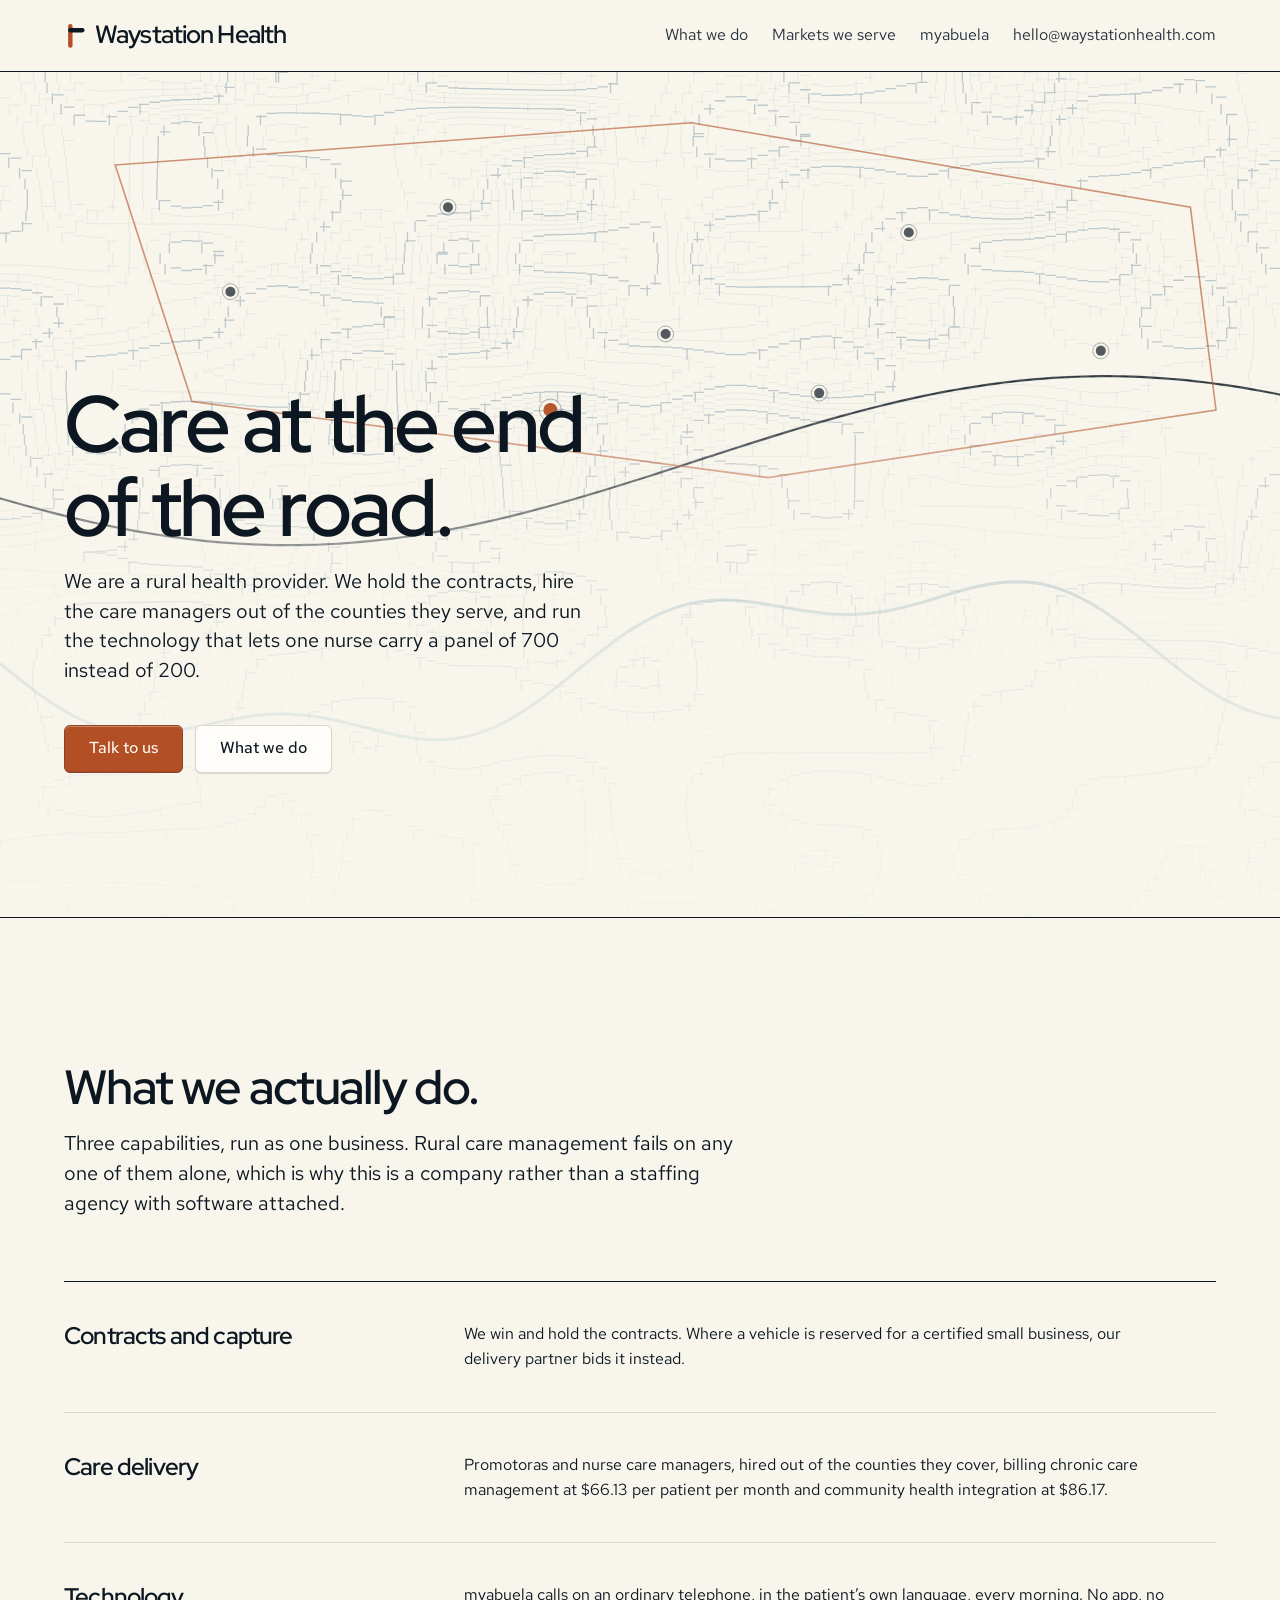
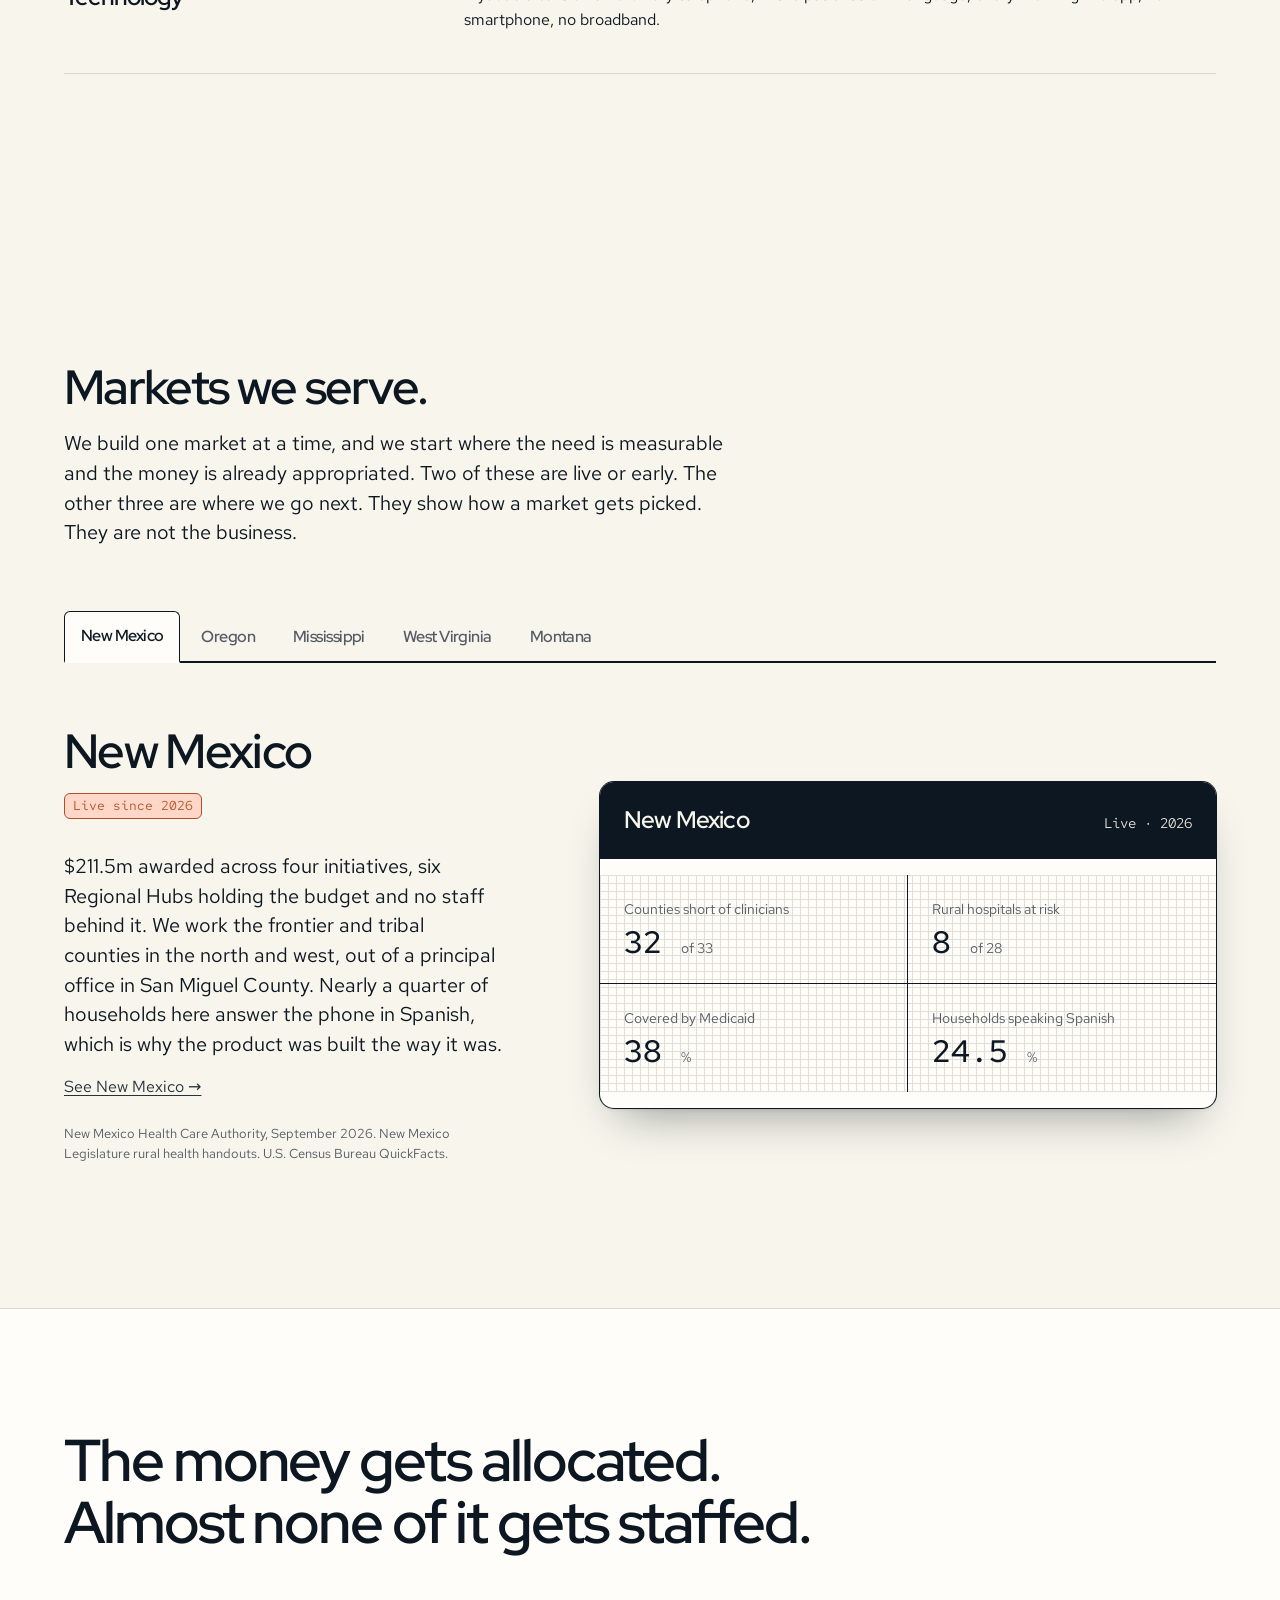
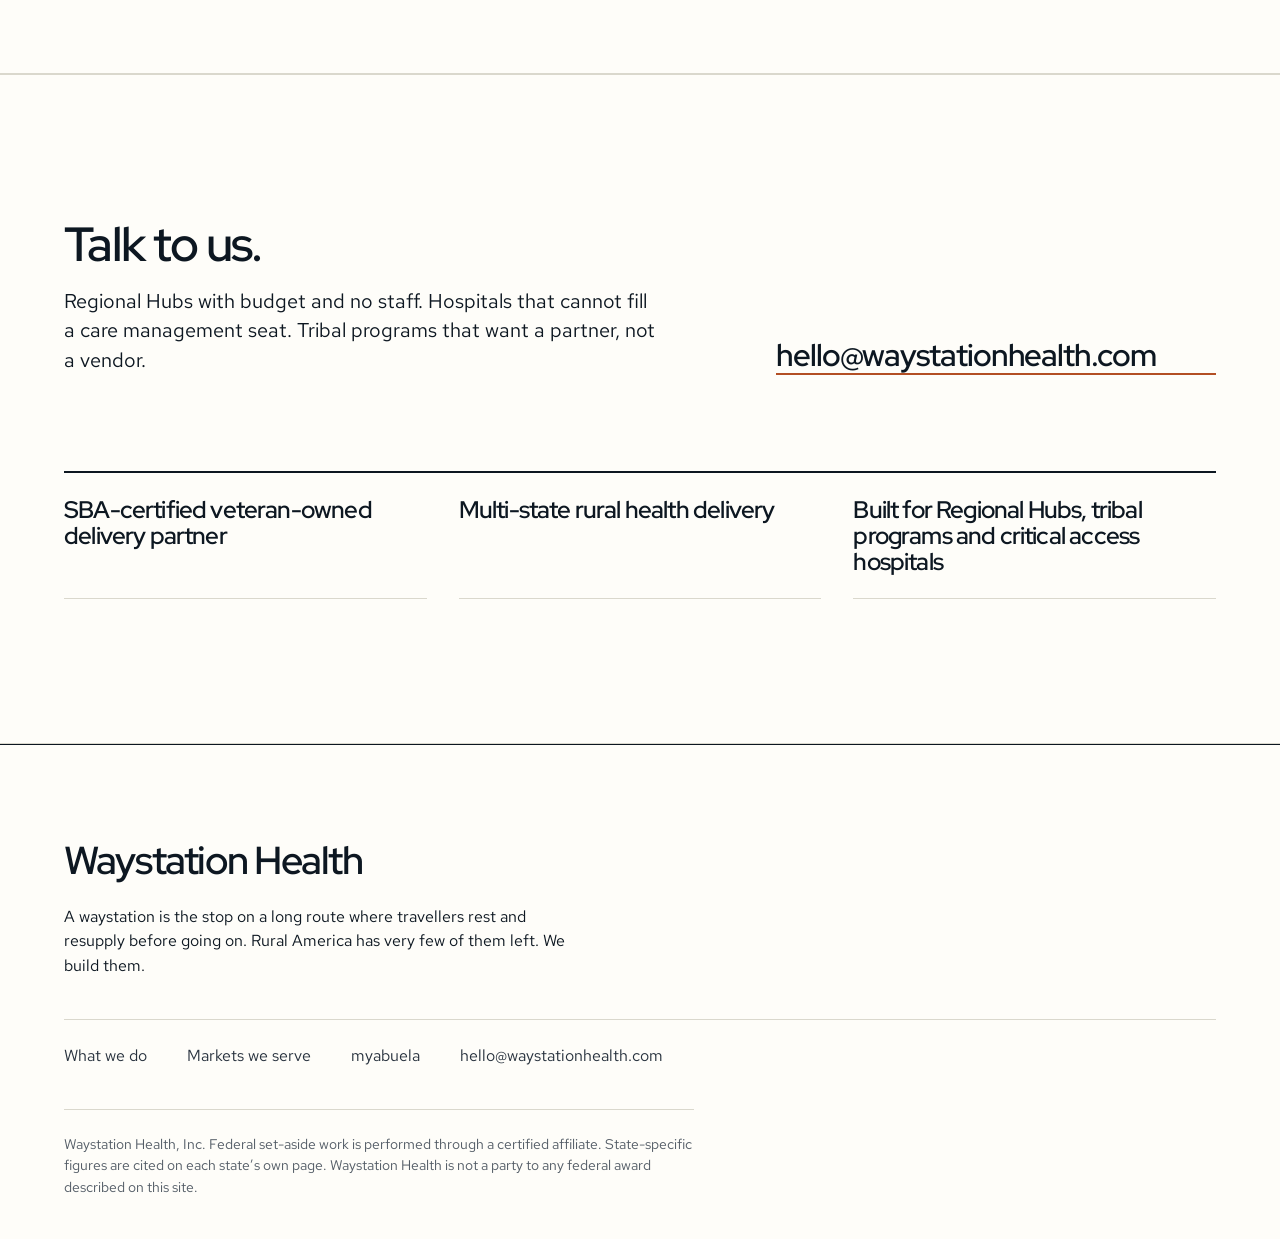
==== commit 7865fa0e: "Lead with what the company does, and put the states in tabs The page opened on two states and read a" ====
--- a/index.html
+++ b/index.html
@@ -1,5 +1,5 @@
 <!doctype html>
-<html lang="en">
+<html lang="en" class="no-js">
 <head>
 <meta charset="utf-8">
 <meta name="viewport" content="width=device-width, initial-scale=1">
@@ -9,7 +9,8 @@
 <link rel="preconnect" href="https://fonts.gstatic.com" crossorigin>
 <link href="https://fonts.googleapis.com/css2?family=Red+Hat+Display:wght@600&family=Red+Hat+Text:wght@400;500&family=Red+Hat+Mono:wght@400;500&display=swap" rel="stylesheet">
 <link rel="stylesheet" href="./style.css">
-<link rel="icon" href="data:image/svg+xml,<svg xmlns='http://www.w3.org/2000/svg' viewBox='0 0 28 30'><rect x='5' y='1' width='5.4' height='29' rx='2.7' fill='%233F7D5C'/><rect x='5' y='6' width='20' height='5.2' rx='2.6' fill='%231D2330'/></svg>">
+<link rel="icon" href="data:image/svg+xml,<svg xmlns='http://www.w3.org/2000/svg' viewBox='0 0 28 30'><rect x='5' y='1' width='5.4' height='29' rx='2.7' fill='%23C2552E'/><rect x='5' y='6' width='20' height='5.2' rx='2.6' fill='%231D2330'/></svg>">
+<script>document.documentElement.classList.remove('no-js');</script>
 </head>
 <body>
 
@@ -20,9 +21,8 @@
 Waystation Health
 </a>
 <nav aria-label="Primary">
-<a href="new-mexico.html">New Mexico</a>
-<a href="oregon.html">Oregon</a>
 <a href="#work">What we do</a>
+<a href="#markets">Markets we serve</a>
 <a href="myabuela.html">myabuela</a>
 <a href="mailto:hello@waystationhealth.com">hello@waystationhealth.com</a>
 </nav>
@@ -37,46 +37,20 @@
 <div class="hero__body">
 <div class="container">
 <h1>Care at the end of the road.</h1>
-<p class="lead">Rural America has the health money. It does not have the staff to spend it on care.</p>
+<p class="lead">We are a rural health provider. We hold the contracts, hire the care managers out of the counties they serve, and run the technology that lets one nurse carry a panel of 700 instead of 200.</p>
 <div class="hero__actions">
 <a class="btn btn--primary" href="mailto:hello@waystationhealth.com">Talk to us</a>
-<a class="btn" href="#where">See where we work</a>
+<a class="btn" href="#work">What we do</a>
 </div>
 </div>
 </div>
 </section>
 
-<section class="section" id="where">
-<div class="container">
-<div class="head">
-<h2>Two states. One model.</h2>
-<p class="lead">We hold the contracts, hire the care managers out of the counties they serve, and run the technology that lets one nurse carry more than one county&rsquo;s worth of patients.</p>
-</div>
-<div class="section__body">
-<div class="rows">
-<div class="rows__row">
-<h3>New Mexico</h3>
-<p>Live since 2026. $211.5m awarded across four initiatives, six Regional Hubs holding the budget and no staff behind it. <a href="new-mexico.html">See New Mexico &rarr;</a></p>
-</div>
-<div class="rows__row">
-<h3>Oregon</h3>
-<p>Early. The same contracting and staffing model, built for a different set of counties. <a href="oregon.html">See Oregon &rarr;</a></p>
-</div>
-</div>
-</div>
-</div>
-</section>
-
-<section class="section section--tight section--paper2">
-<div class="container">
-<p class="statement">The money gets allocated. Almost none of it gets staffed.</p>
-</div>
-</section>
-
 <section class="section" id="work">
 <div class="container">
 <div class="head">
 <h2>What we actually do.</h2>
+<p class="lead">Three capabilities, run as one business. Rural care management fails on any one of them alone, which is why this is a company rather than a staffing agency with software attached.</p>
 </div>
 <div class="section__body">
 <div class="rows">
@@ -97,6 +71,188 @@
 </div>
 </section>
 
+<section class="section" id="markets">
+<div class="container">
+<div class="head">
+<h2>Markets we serve.</h2>
+<p class="lead">We build one market at a time, and we start where the need is measurable and the money is already appropriated. Two of these are live or early. The other three are where we go next. They show how a market gets picked. They are not the business.</p>
+</div>
+<div class="section__body">
+<div class="tabs">
+<div class="tablist" role="tablist" aria-label="Markets we serve">
+<button role="tab" id="t-nm" aria-controls="p-nm" aria-selected="true">New Mexico</button>
+<button role="tab" id="t-or" aria-controls="p-or" aria-selected="false" tabindex="-1">Oregon</button>
+<button role="tab" id="t-ms" aria-controls="p-ms" aria-selected="false" tabindex="-1">Mississippi</button>
+<button role="tab" id="t-wv" aria-controls="p-wv" aria-selected="false" tabindex="-1">West Virginia</button>
+<button role="tab" id="t-mt" aria-controls="p-mt" aria-selected="false" tabindex="-1">Montana</button>
+</div>
+<article class="market" role="tabpanel" id="p-nm" aria-labelledby="t-nm" tabindex="0">
+<div class="case">
+<div class="head">
+<h3>New Mexico</h3>
+<p class="stance stance--live">Live since 2026</p>
+<p class="lead">$211.5m awarded across four initiatives, six Regional Hubs holding the budget and no staff behind it. We work the frontier and tribal counties in the north and west, out of a principal office in San Miguel County. Nearly a quarter of households here answer the phone in Spanish, which is why the product was built the way it was.</p>
+<p class="also"><a href="new-mexico.html">See New Mexico &rarr;</a></p>
+<p class="sources">New Mexico Health Care Authority, September 2026. New Mexico Legislature rural health handouts. U.S. Census Bureau QuickFacts.</p>
+</div>
+<div class="entry">
+<div class="entry__head">
+<h3>New Mexico</h3>
+<p class="when">Live &middot; 2026</p>
+</div>
+<dl class="entry__grid">
+<div class="entry__cell">
+<dt>Counties short of clinicians</dt>
+<dd>32 <span class="unit">of 33</span></dd>
+</div>
+<div class="entry__cell">
+<dt>Rural hospitals at risk</dt>
+<dd>8 <span class="unit">of 28</span></dd>
+</div>
+<div class="entry__cell">
+<dt>Covered by Medicaid</dt>
+<dd>38 <span class="unit">%</span></dd>
+</div>
+<div class="entry__cell">
+<dt>Households speaking Spanish</dt>
+<dd>24.5 <span class="unit">%</span></dd>
+</div>
+</dl>
+</div>
+</div>
+</article>
+<article class="market" role="tabpanel" id="p-or" aria-labelledby="t-or" tabindex="0" hidden>
+<div class="case">
+<div class="head">
+<h3>Oregon</h3>
+<p class="stance">Early</p>
+<p class="lead">The same contracting and staffing model, built for a different set of counties. Specific counties, award amounts and partners are not posted until they are confirmed, so nothing here should be read as an active Oregon contract.</p>
+<p class="also"><a href="oregon.html">See Oregon &rarr;</a></p>
+<p class="sources">U.S. Census American Community Survey. Oregon Office of Rural Health.</p>
+</div>
+<div class="entry">
+<div class="entry__head">
+<h3>Oregon</h3>
+<p class="when">Early &middot; 2026</p>
+</div>
+<dl class="entry__grid">
+<div class="entry__cell">
+<dt>Population outside a metro</dt>
+<dd>19 <span class="unit">%</span></dd>
+</div>
+<div class="entry__cell">
+<dt>Counties classed frontier</dt>
+<dd>10 <span class="unit">of 36</span></dd>
+</div>
+<div class="entry__cell">
+<dt>Critical access hospitals</dt>
+<dd>25 <span class="unit">statewide</span></dd>
+</div>
+</dl>
+</div>
+</div>
+</article>
+<article class="market" role="tabpanel" id="p-ms" aria-labelledby="t-ms" tabindex="0" hidden>
+<div class="case">
+<div class="head">
+<h3>Mississippi</h3>
+<p class="stance">Target</p>
+<p class="lead">One of the three most rural states in the country, and the one where the hospital arithmetic is worst. Roughly half of its rural hospitals are at risk of closing. The Delta counties carry chronic disease at the top of the national range, and the state did not expand Medicaid, so an enrolled panel here has a larger uninsured share than anywhere else we look.</p>
+<p class="sources">Center for Healthcare Quality and Payment Reform. U.S. Census American Community Survey. CDC Behavioral Risk Factor Surveillance System.</p>
+</div>
+<div class="entry">
+<div class="entry__head">
+<h3>Mississippi</h3>
+<p class="when">Target</p>
+</div>
+<dl class="entry__grid">
+<div class="entry__cell">
+<dt>Population outside a metro</dt>
+<dd>54 <span class="unit">%</span></dd>
+</div>
+<div class="entry__cell">
+<dt>Rural hospitals at risk</dt>
+<dd>1 <span class="unit">in 2</span></dd>
+</div>
+<div class="entry__cell">
+<dt>Adults living with diabetes</dt>
+<dd>1 <span class="unit">in 6</span></dd>
+</div>
+</dl>
+</div>
+</div>
+</article>
+<article class="market" role="tabpanel" id="p-wv" aria-labelledby="t-wv" tabindex="0" hidden>
+<div class="case">
+<div class="head">
+<h3>West Virginia</h3>
+<p class="stance">Target</p>
+<p class="lead">The oldest and least mobile population we look at. Appalachian terrain turns a twenty mile trip into an hour, and the share of adults living with a disability is the highest in the country. That is the population chronic care management was written for, and almost none of it is being delivered.</p>
+<p class="sources">U.S. Census American Community Survey. CDC Disability and Health Data System.</p>
+</div>
+<div class="entry">
+<div class="entry__head">
+<h3>West Virginia</h3>
+<p class="when">Target</p>
+</div>
+<dl class="entry__grid">
+<div class="entry__cell">
+<dt>Population outside a metro</dt>
+<dd>55 <span class="unit">%</span></dd>
+</div>
+<div class="entry__cell">
+<dt>Adults with a disability</dt>
+<dd>1 <span class="unit">in 3</span></dd>
+</div>
+<div class="entry__cell">
+<dt>Aged 65 or older</dt>
+<dd>21 <span class="unit">%</span></dd>
+</div>
+</dl>
+</div>
+</div>
+</article>
+<article class="market" role="tabpanel" id="p-mt" aria-labelledby="t-mt" tabindex="0" hidden>
+<div class="case">
+<div class="head">
+<h3>Montana</h3>
+<p class="stance">Target</p>
+<p class="lead">Frontier, which is a different problem from rural. The distances are the whole constraint: a nurse can spend a working day reaching four patients. Twelve tribal nations run their own health programs across seven reservations, and what they need is a delivery partner rather than another vendor selling a portal.</p>
+<p class="sources">U.S. Census Bureau. Montana Department of Public Health and Human Services.</p>
+</div>
+<div class="entry">
+<div class="entry__head">
+<h3>Montana</h3>
+<p class="when">Target</p>
+</div>
+<dl class="entry__grid">
+<div class="entry__cell">
+<dt>People per square mile</dt>
+<dd>7.4</dd>
+</div>
+<div class="entry__cell">
+<dt>Tribal nations</dt>
+<dd>12</dd>
+</div>
+<div class="entry__cell">
+<dt>Reservations</dt>
+<dd>7</dd>
+</div>
+</dl>
+</div>
+</div>
+</article>
+</div>
+</div>
+</div>
+</section>
+
+<section class="section section--tight section--paper2">
+<div class="container">
+<p class="statement">The money gets allocated. Almost none of it gets staffed.</p>
+</div>
+</section>
+
 <section class="section section--paper2 close">
 <div class="container">
 <div class="close__top">
@@ -121,9 +277,8 @@
 <p class="mast__name">Waystation Health</p>
 <p class="mast__meaning">A waystation is the stop on a long route where travellers rest and resupply before going on. Rural America has very few of them left. We build them.</p>
 <div class="mast__links">
-<a href="new-mexico.html">New Mexico</a>
-<a href="oregon.html">Oregon</a>
 <a href="#work">What we do</a>
+<a href="#markets">Markets we serve</a>
 <a href="myabuela.html">myabuela</a>
 <a href="mailto:hello@waystationhealth.com">hello@waystationhealth.com</a>
 </div>
@@ -233,5 +388,36 @@
 })();
 </script>
 
+
+<script>
+(() => {
+const list = document.querySelector('.tablist');
+if (!list) return;
+const tabs = [...list.querySelectorAll('[role="tab"]')];
+const show = (i, focus) => {
+tabs.forEach((t, j) => {
+const on = i === j;
+t.setAttribute('aria-selected', on ? 'true' : 'false');
+t.tabIndex = on ? 0 : -1;
+document.getElementById(t.getAttribute('aria-controls')).hidden = !on;
+});
+if (focus) tabs[i].focus();
+};
+tabs.forEach((t, i) => {
+t.addEventListener('click', () => show(i));
+t.addEventListener('keydown', (e) => {
+const n = tabs.length;
+if (e.key === 'ArrowRight') show((i + 1) % n, true);
+else if (e.key === 'ArrowLeft') show((i + n - 1) % n, true);
+else if (e.key === 'Home') show(0, true);
+else if (e.key === 'End') show(n - 1, true);
+else return;
+e.preventDefault();
+});
+});
+show(0);
+})();
+</script>
+
 </body>
 </html>
--- a/style.css
+++ b/style.css
@@ -200,3 +200,51 @@
 @media (prefers-reduced-motion: reduce) {
   .btn { transition: none; }
 }
+
+/* ---------- markets: the states, in tabs ---------- */
+.tabs { margin-top: var(--space-xl); }
+.tablist { display: flex; flex-wrap: wrap; gap: var(--space-2xs);
+  border-bottom: 2px solid var(--color-ink); }
+.tablist button { font-family: var(--font-display); font-weight: var(--display-weight);
+  letter-spacing: var(--tracking-display); font-size: var(--text-md);
+  color: var(--color-muted); background: transparent; cursor: pointer;
+  border: var(--rule-hair) solid transparent; border-bottom: 0;
+  border-radius: var(--radius-pill) var(--radius-pill) 0 0;
+  padding: var(--space-sm) var(--space-md); margin-bottom: -2px;
+  transition: color var(--dur-micro) var(--ease-out),
+              background var(--dur-micro) var(--ease-out); }
+.tablist button:hover { color: var(--color-ink); background: var(--color-paper-3); }
+.tablist button[aria-selected="true"] { color: var(--color-ink);
+  background: var(--color-paper-2); border-color: var(--color-ink);
+  border-bottom: 2px solid var(--color-paper-2); }
+.market { padding-top: var(--space-2xl); }
+.market[hidden] { display: none; }
+.market .head h3 { font-family: var(--font-display); font-weight: var(--display-weight);
+  font-size: var(--text-section); letter-spacing: var(--tracking-display);
+  line-height: 1.04; margin: 0 0 var(--space-md); color: var(--color-ink);
+  text-wrap: balance; }
+.stance { display: inline-block; margin-bottom: var(--space-md);
+  font-family: var(--font-outlier); font-size: var(--text-xs);
+  padding: var(--space-3xs) var(--space-xs); border-radius: var(--radius-pill);
+  border: var(--rule-hair) solid var(--color-rule); color: var(--color-muted);
+  background: var(--color-paper-3); }
+.stance--live { color: var(--color-accent); background: var(--color-accent-soft);
+  border-color: var(--color-accent); }
+.sources { margin-top: var(--space-lg); font-size: var(--text-xs);
+  color: var(--color-muted); }
+
+/* the tablist wraps to more than one line here, so a connected edge stops
+   reading as connected. Separate the strip from the panel instead. */
+@media (max-width: 760px) {
+  .tablist { border-bottom: 0; gap: var(--space-xs); padding-bottom: var(--space-md); }
+  .tablist button { border: var(--rule-hair) solid var(--color-rule);
+    border-radius: var(--radius-pill); margin-bottom: 0; }
+  .tablist button[aria-selected="true"] { background: var(--color-ink);
+    color: var(--color-paper); border-color: var(--color-ink); }
+  .market { padding-top: 0; }
+}
+
+/* with no script every panel stays readable, stacked */
+.no-js .tablist { display: none; }
+.no-js .market[hidden] { display: block; }
+.no-js .market { padding-top: var(--space-2xl); }
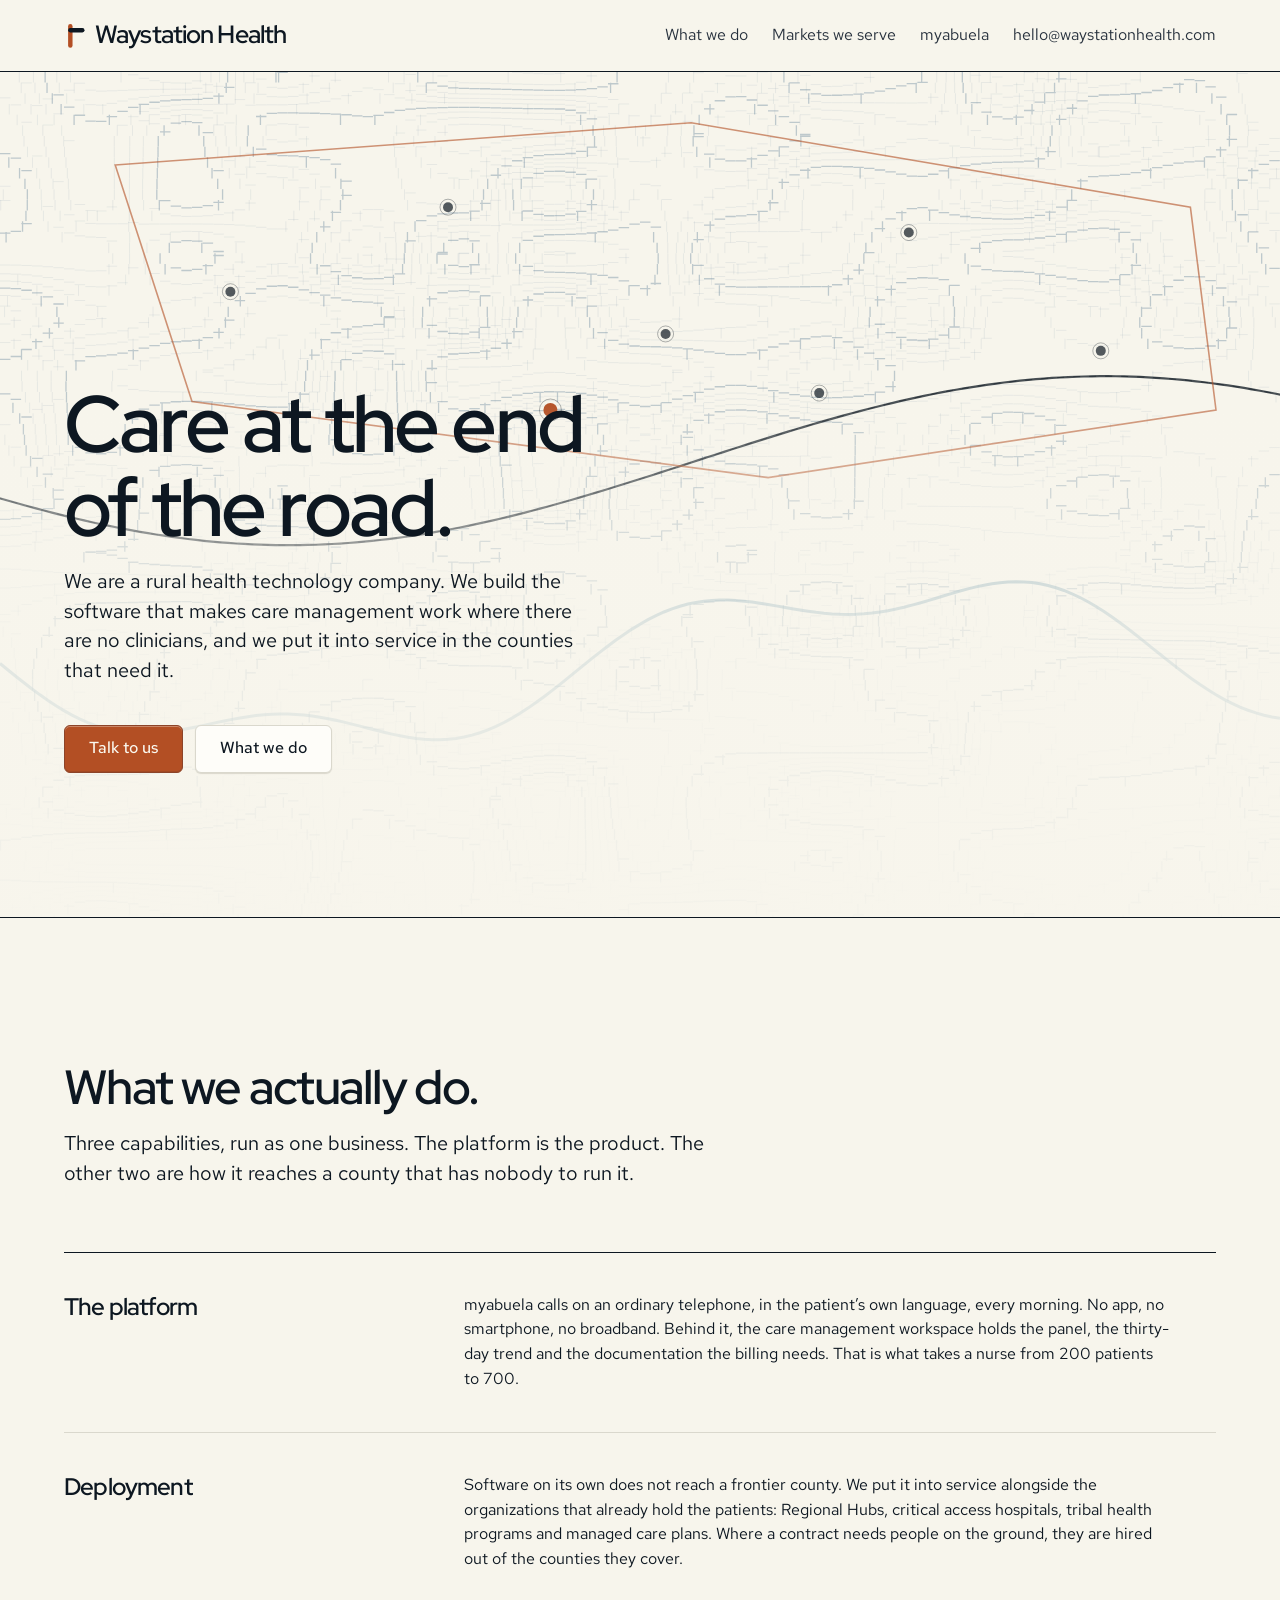
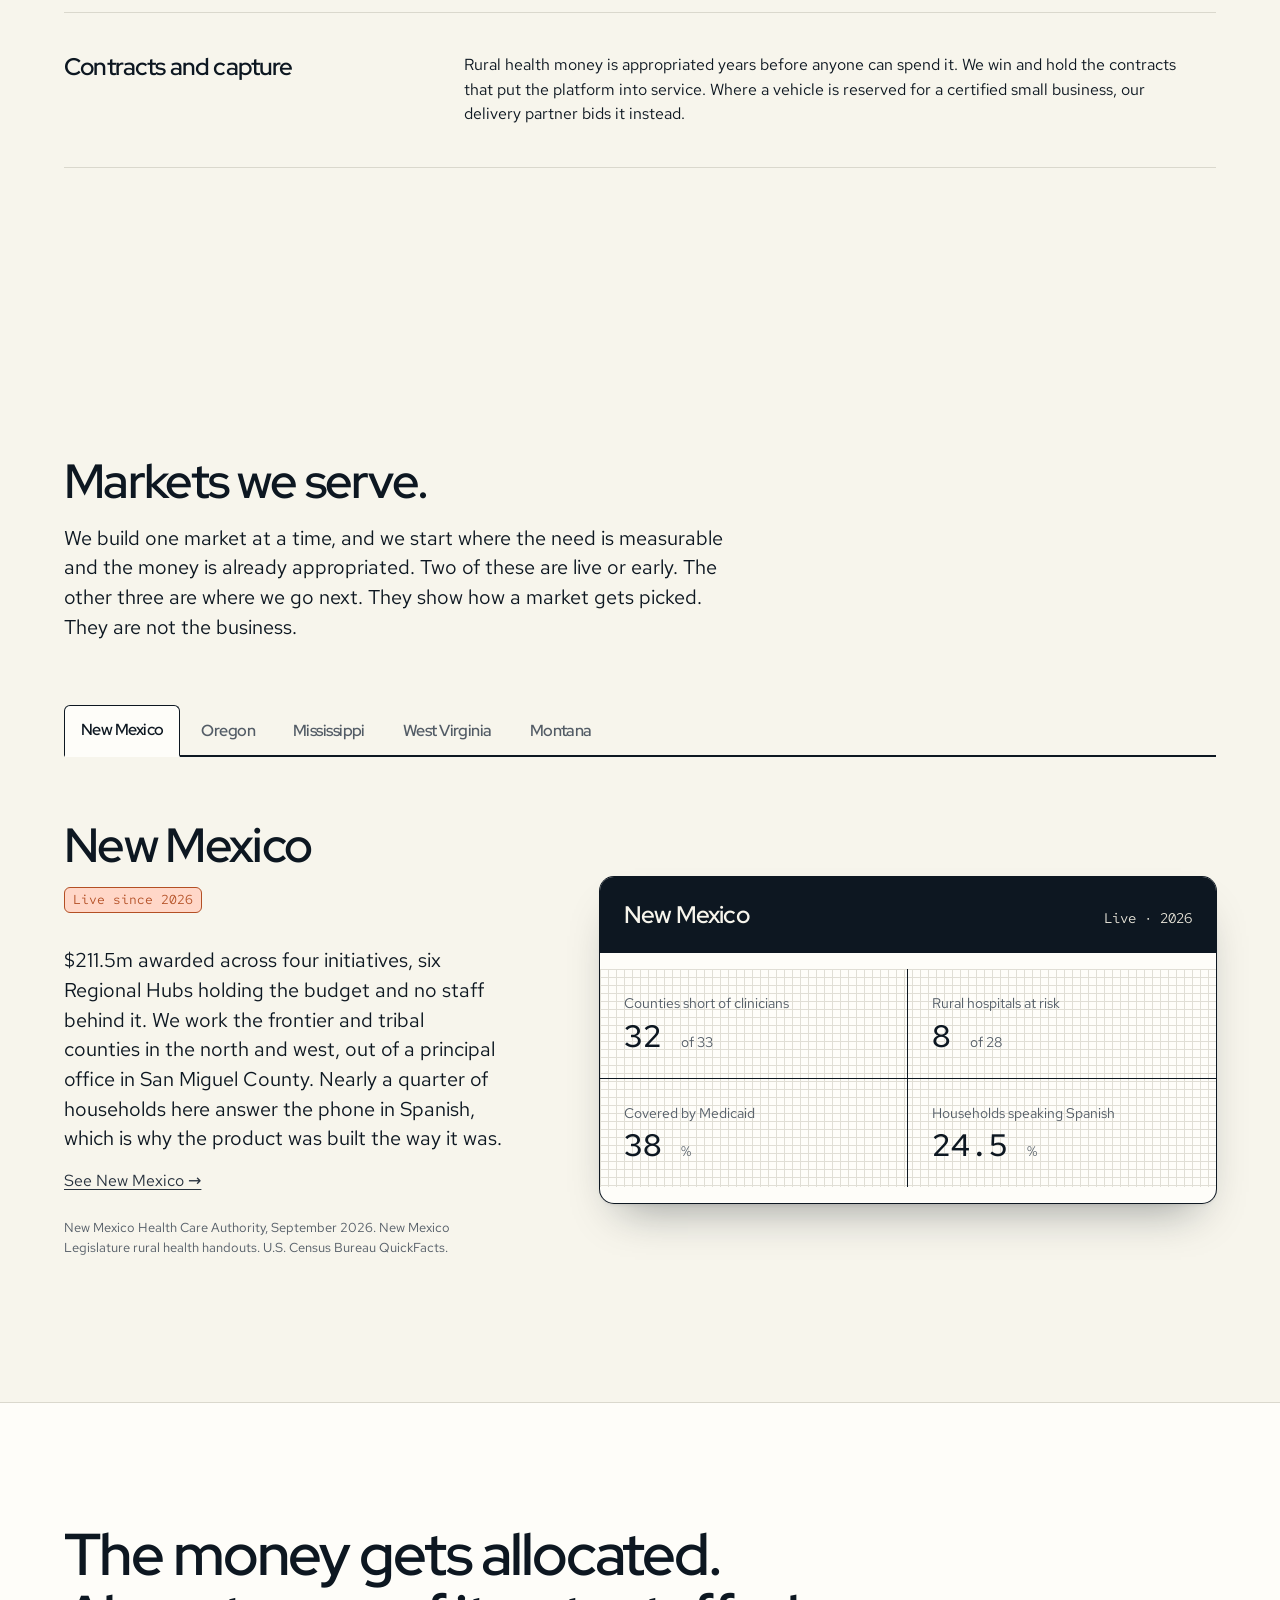
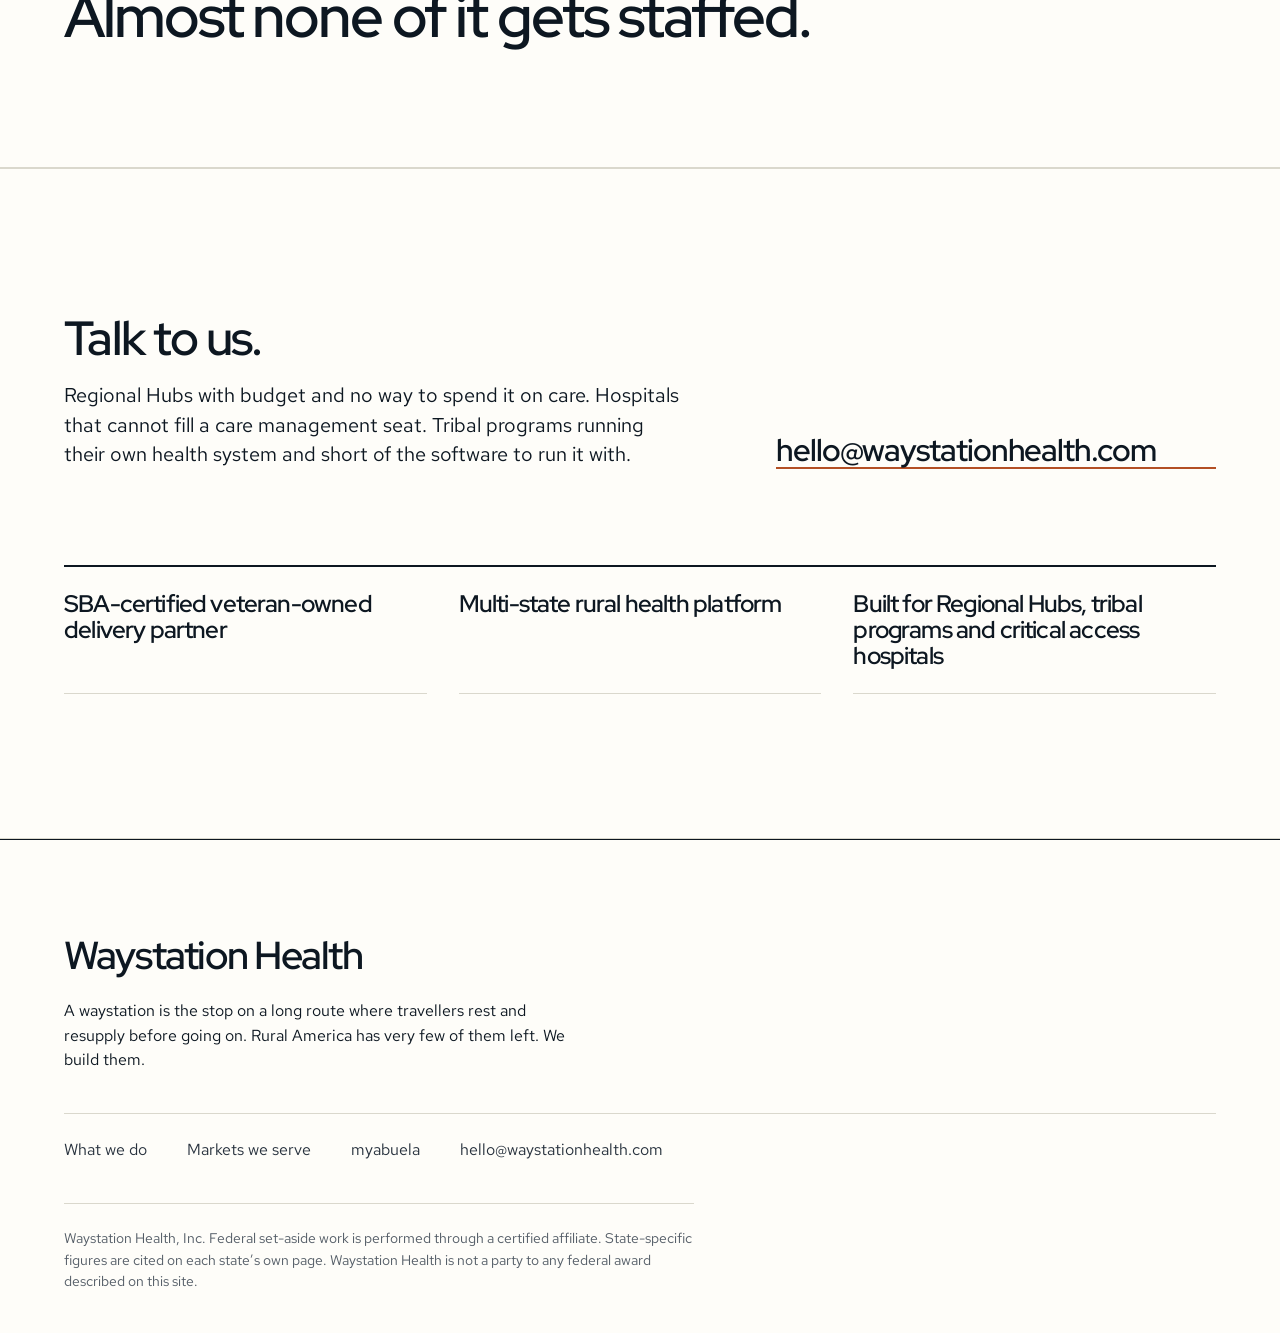
==== commit 3915af61: "Say technology company, not provider The pages read as a services business that happened to own some" ====
--- a/index.html
+++ b/index.html
@@ -4,7 +4,7 @@
 <meta charset="utf-8">
 <meta name="viewport" content="width=device-width, initial-scale=1">
 <title>Waystation Health &middot; Care at the end of the road</title>
-<meta name="description" content="Waystation Health holds the contracts for rural health money and staffs the care management behind it, in counties that have none.">
+<meta name="description" content="Waystation Health is a rural health technology company. The software that makes care management work in counties with no clinicians, deployed where the money has already been appropriated.">
 <link rel="preconnect" href="https://fonts.googleapis.com">
 <link rel="preconnect" href="https://fonts.gstatic.com" crossorigin>
 <link href="https://fonts.googleapis.com/css2?family=Red+Hat+Display:wght@600&family=Red+Hat+Text:wght@400;500&family=Red+Hat+Mono:wght@400;500&display=swap" rel="stylesheet">
@@ -37,7 +37,7 @@
 <div class="hero__body">
 <div class="container">
 <h1>Care at the end of the road.</h1>
-<p class="lead">We are a rural health provider. We hold the contracts, hire the care managers out of the counties they serve, and run the technology that lets one nurse carry a panel of 700 instead of 200.</p>
+<p class="lead">We are a rural health technology company. We build the software that makes care management work where there are no clinicians, and we put it into service in the counties that need it.</p>
 <div class="hero__actions">
 <a class="btn btn--primary" href="mailto:hello@waystationhealth.com">Talk to us</a>
 <a class="btn" href="#work">What we do</a>
@@ -50,21 +50,21 @@
 <div class="container">
 <div class="head">
 <h2>What we actually do.</h2>
-<p class="lead">Three capabilities, run as one business. Rural care management fails on any one of them alone, which is why this is a company rather than a staffing agency with software attached.</p>
+<p class="lead">Three capabilities, run as one business. The platform is the product. The other two are how it reaches a county that has nobody to run it.</p>
 </div>
 <div class="section__body">
 <div class="rows">
 <div class="rows__row">
+<h3>The platform</h3>
+<p>myabuela calls on an ordinary telephone, in the patient&rsquo;s own language, every morning. No app, no smartphone, no broadband. Behind it, the care management workspace holds the panel, the thirty-day trend and the documentation the billing needs. That is what takes a nurse from 200 patients to 700.</p>
+</div>
+<div class="rows__row">
+<h3>Deployment</h3>
+<p>Software on its own does not reach a frontier county. We put it into service alongside the organizations that already hold the patients: Regional Hubs, critical access hospitals, tribal health programs and managed care plans. Where a contract needs people on the ground, they are hired out of the counties they cover.</p>
+</div>
+<div class="rows__row">
 <h3>Contracts and capture</h3>
-<p>We win and hold the contracts. Where a vehicle is reserved for a certified small business, our delivery partner bids it instead.</p>
-</div>
-<div class="rows__row">
-<h3>Care delivery</h3>
-<p>Promotoras and nurse care managers, hired out of the counties they cover, billing chronic care management at $66.13 per patient per month and community health integration at $86.17.</p>
-</div>
-<div class="rows__row">
-<h3>Technology</h3>
-<p>myabuela calls on an ordinary telephone, in the patient&rsquo;s own language, every morning. No app, no smartphone, no broadband.</p>
+<p>Rural health money is appropriated years before anyone can spend it. We win and hold the contracts that put the platform into service. Where a vehicle is reserved for a certified small business, our delivery partner bids it instead.</p>
 </div>
 </div>
 </div>
@@ -126,7 +126,7 @@
 <div class="head">
 <h3>Oregon</h3>
 <p class="stance">Early</p>
-<p class="lead">The same contracting and staffing model, built for a different set of counties. Specific counties, award amounts and partners are not posted until they are confirmed, so nothing here should be read as an active Oregon contract.</p>
+<p class="lead">The same platform and the same contracting model, against a different set of counties. Specific counties, award amounts and partners are not posted until they are confirmed, so nothing here should be read as an active Oregon contract.</p>
 <p class="also"><a href="oregon.html">See Oregon &rarr;</a></p>
 <p class="sources">U.S. Census American Community Survey. Oregon Office of Rural Health.</p>
 </div>
@@ -258,13 +258,13 @@
 <div class="close__top">
 <div class="head">
 <h2>Talk to us.</h2>
-<p class="lead">Regional Hubs with budget and no staff. Hospitals that cannot fill a care management seat. Tribal programs that want a partner, not a vendor.</p>
+<p class="lead">Regional Hubs with budget and no way to spend it on care. Hospitals that cannot fill a care management seat. Tribal programs running their own health system and short of the software to run it with.</p>
 </div>
 <a class="mailto" href="mailto:hello@waystationhealth.com">hello@waystationhealth.com</a>
 </div>
 <div class="creds">
 <div>SBA-certified veteran-owned delivery partner</div>
-<div>Multi-state rural health delivery</div>
+<div>Multi-state rural health platform</div>
 <div>Built for Regional Hubs, tribal programs and critical access hospitals</div>
 </div>
 </div>
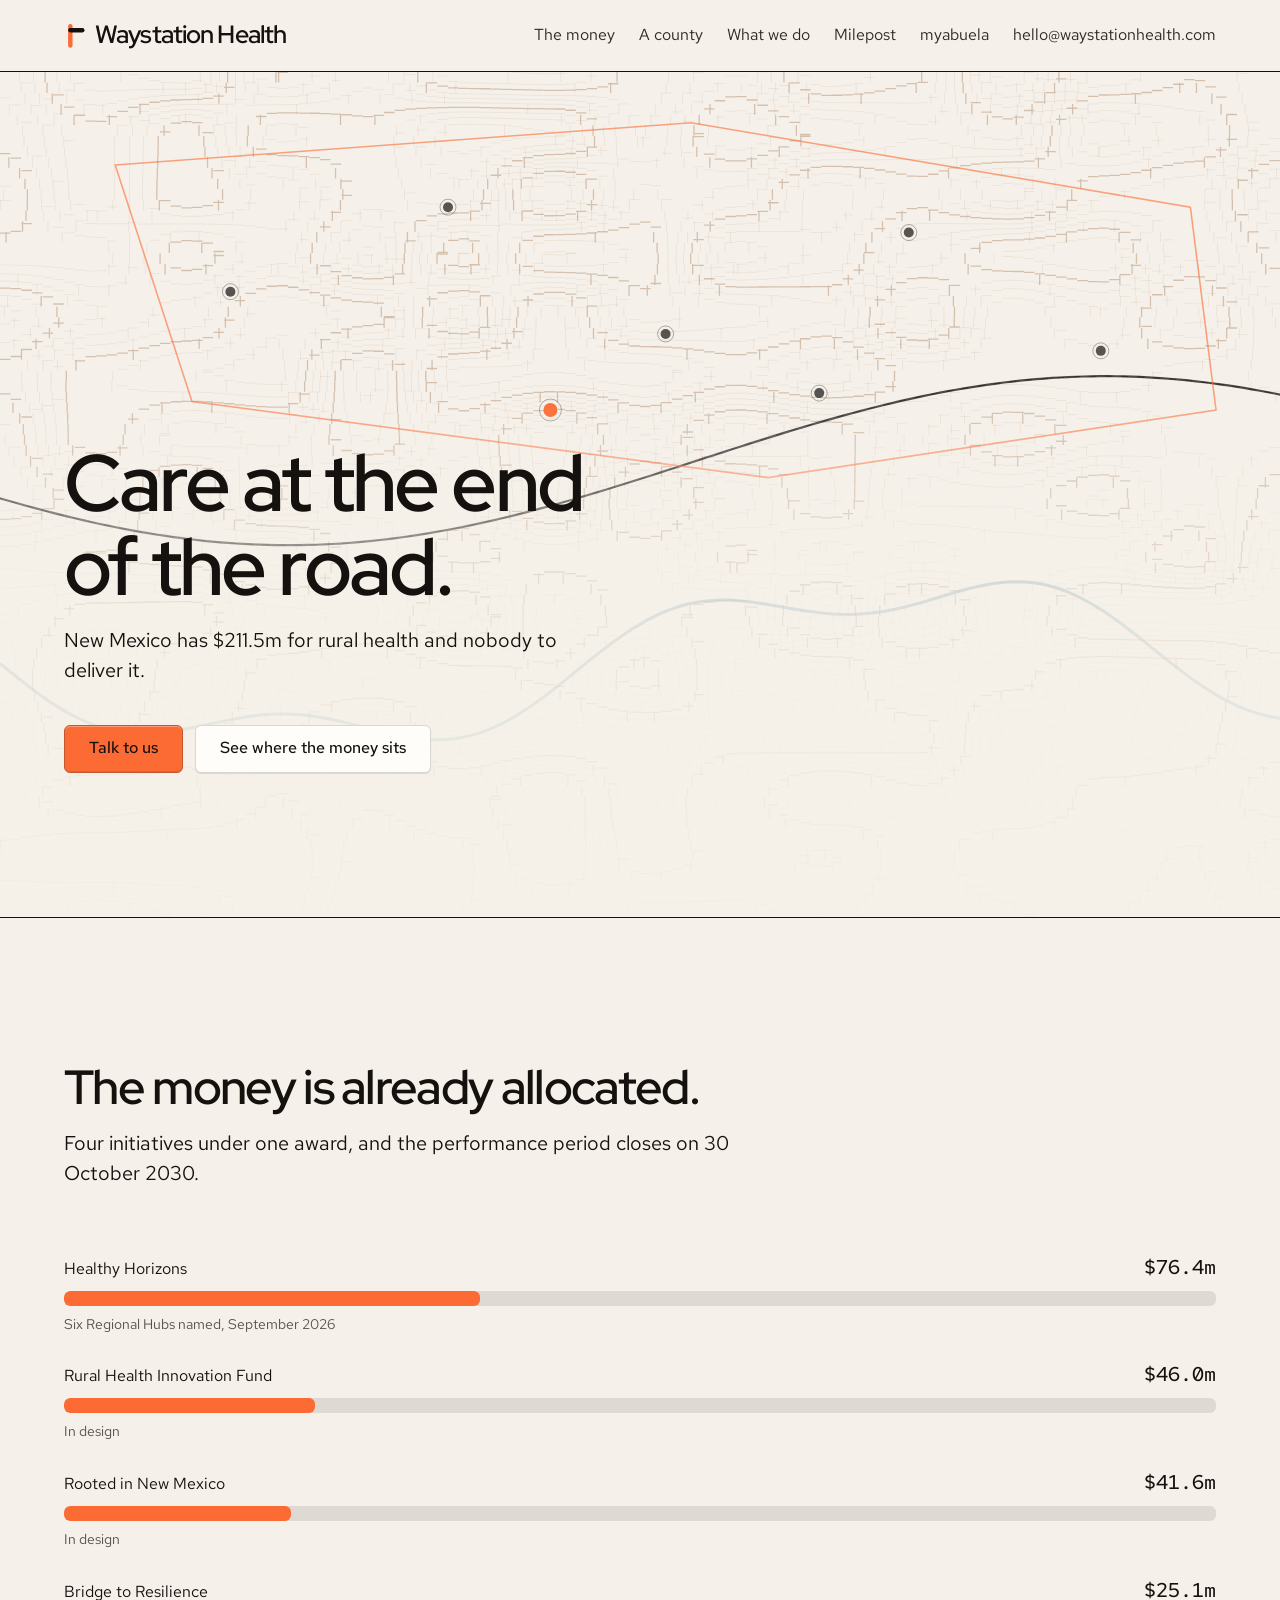
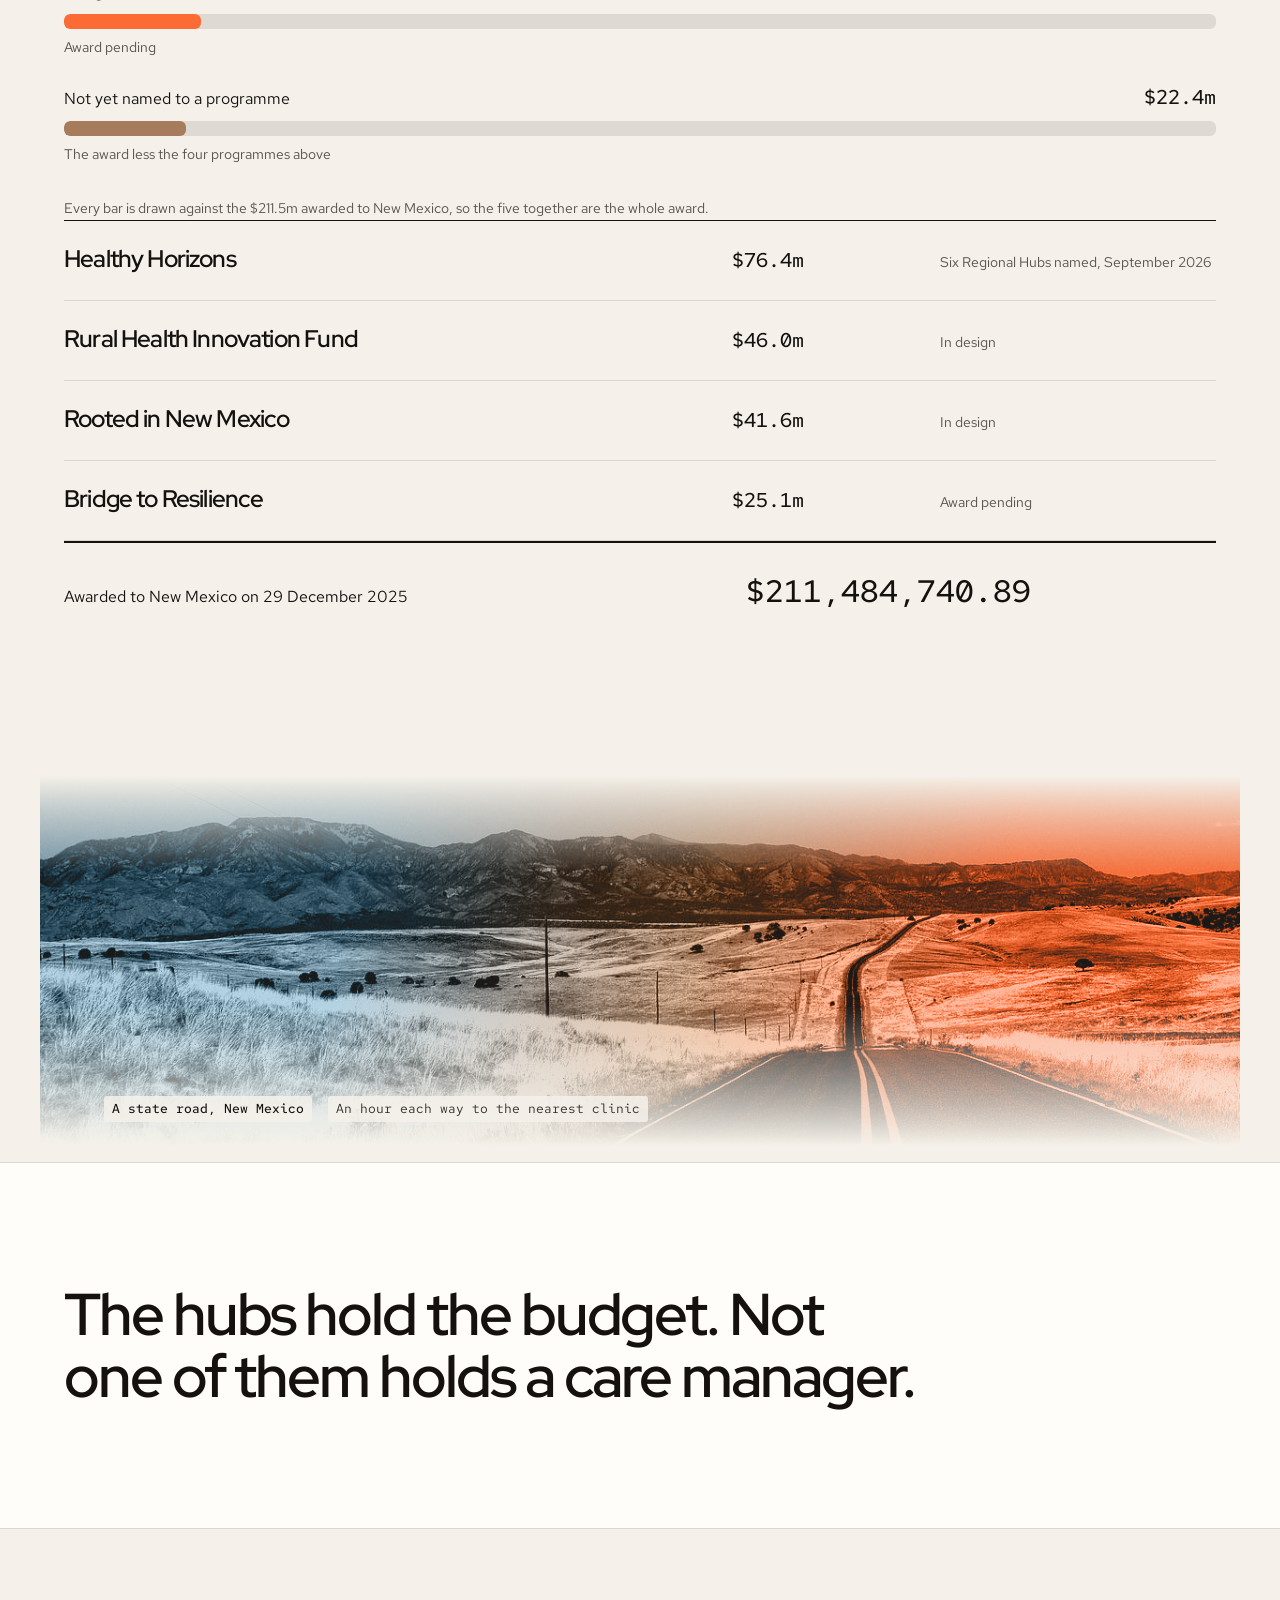
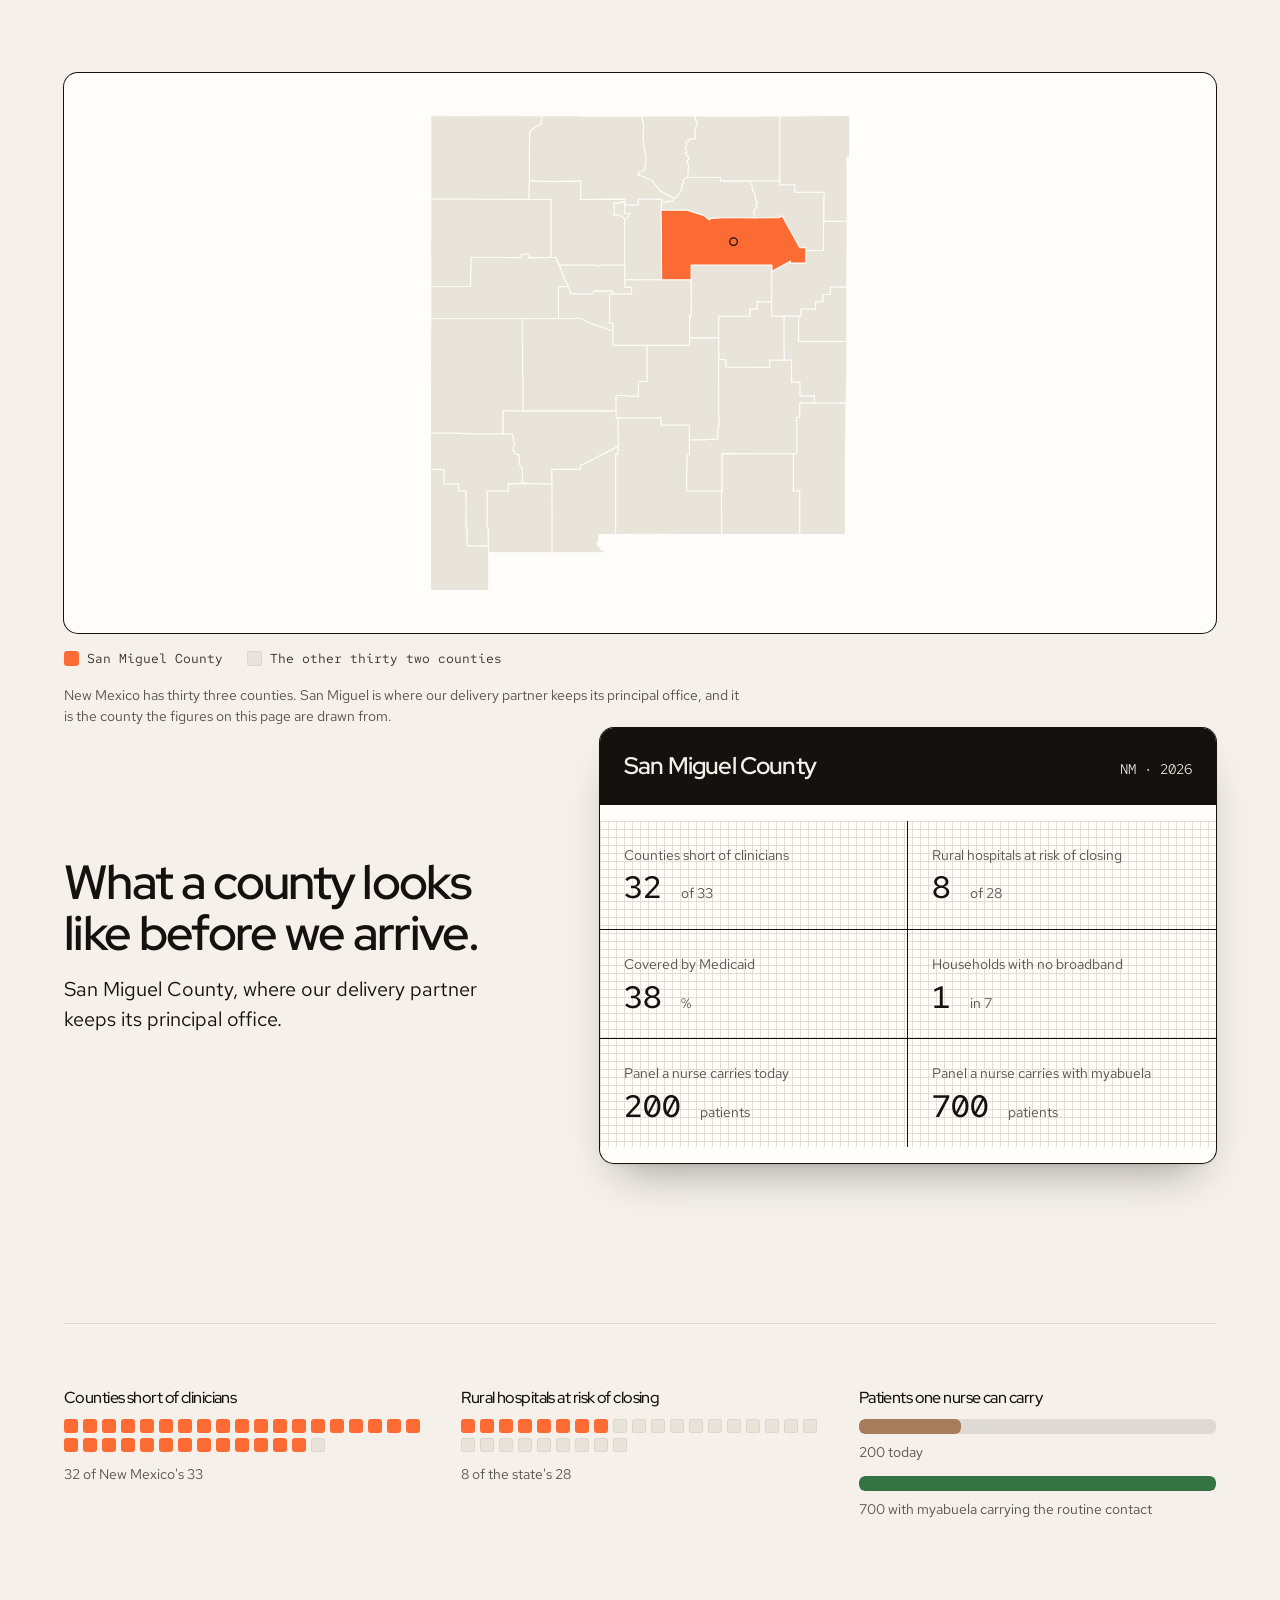
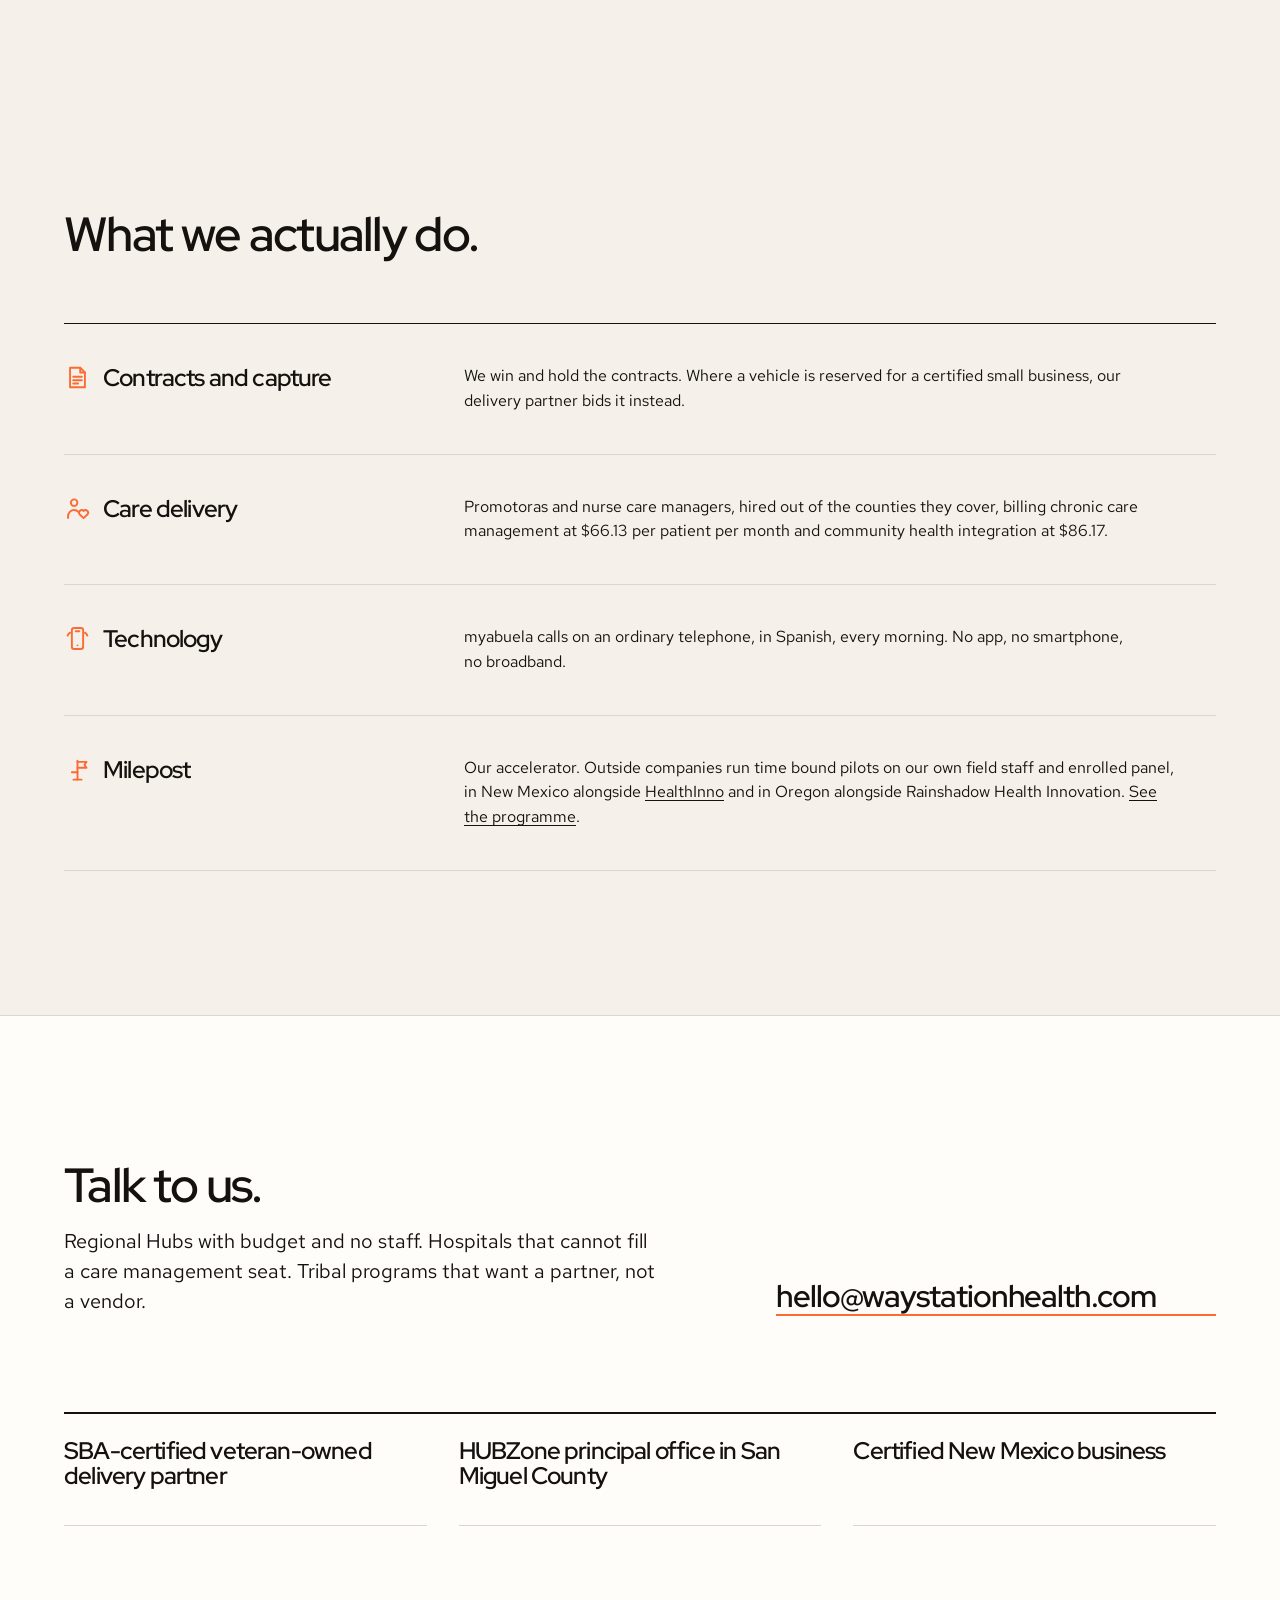
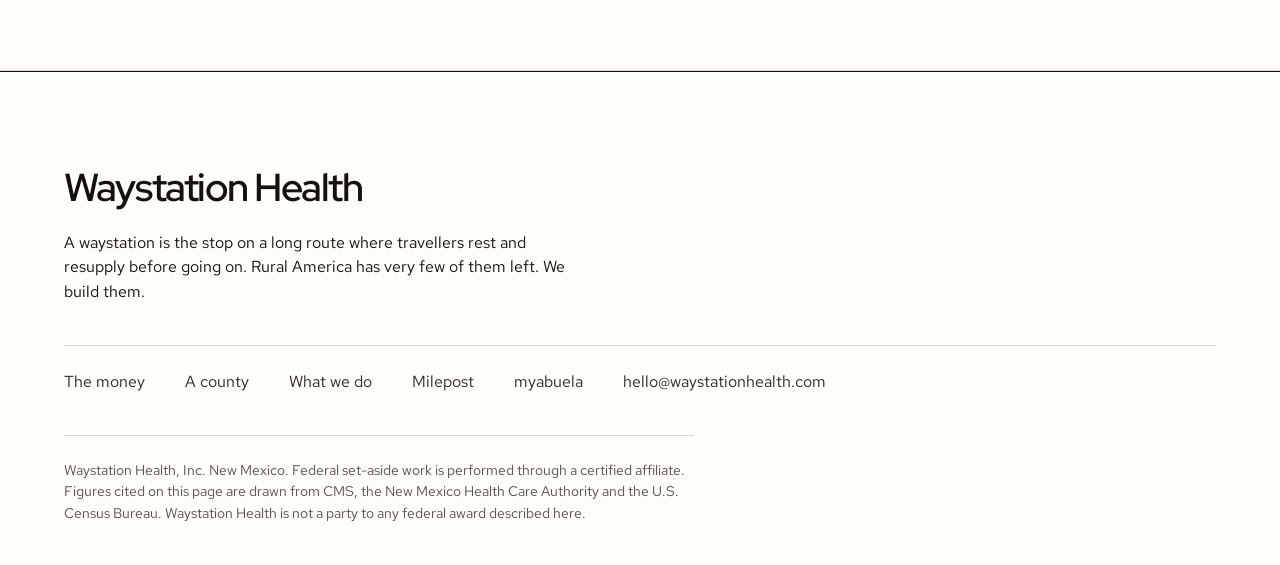
==== commit a3e26d11: "Waystation Health site" ====
--- a/index.html
+++ b/index.html
@@ -1,423 +1,501 @@
 <!doctype html>
-<html lang="en" class="no-js">
+<html lang="en">
 <head>
 <meta charset="utf-8">
 <meta name="viewport" content="width=device-width, initial-scale=1">
 <title>Waystation Health &middot; Care at the end of the road</title>
-<meta name="description" content="Waystation Health is a rural health technology company. The software that makes care management work in counties with no clinicians, deployed where the money has already been appropriated.">
+<meta name="description" content="Waystation Health holds the contracts for New Mexico's rural health money and staffs the care management behind them, in the counties that have none.">
 <link rel="preconnect" href="https://fonts.googleapis.com">
 <link rel="preconnect" href="https://fonts.gstatic.com" crossorigin>
 <link href="https://fonts.googleapis.com/css2?family=Red+Hat+Display:wght@600&family=Red+Hat+Text:wght@400;500&family=Red+Hat+Mono:wght@400;500&display=swap" rel="stylesheet">
 <link rel="stylesheet" href="./style.css">
-<link rel="icon" href="data:image/svg+xml,<svg xmlns='http://www.w3.org/2000/svg' viewBox='0 0 28 30'><rect x='5' y='1' width='5.4' height='29' rx='2.7' fill='%23C2552E'/><rect x='5' y='6' width='20' height='5.2' rx='2.6' fill='%231D2330'/></svg>">
-<script>document.documentElement.classList.remove('no-js');</script>
+<link rel="icon" href="data:image/svg+xml,<svg xmlns='http://www.w3.org/2000/svg' viewBox='0 0 28 30'><rect x='5' y='1' width='5.4' height='29' rx='2.7' fill='%23B2432A'/><rect x='5' y='6' width='20' height='5.2' rx='2.6' fill='%23C98A28'/></svg>">
 </head>
 <body>
 
 <header class="masthead">
-<div class="container masthead__inner">
-<a class="wordmark" href="/">
-<svg width="23" height="25" viewBox="0 0 28 30" aria-hidden="true"><rect x="5" y="1" width="5.4" height="29" rx="2.7" fill="var(--color-accent)"/><rect x="5" y="6" width="20" height="5.2" rx="2.6" fill="var(--color-ink)"/></svg>
-Waystation Health
-</a>
-<nav aria-label="Primary">
-<a href="#work">What we do</a>
-<a href="#markets">Markets we serve</a>
-<a href="myabuela.html">myabuela</a>
-<a href="mailto:hello@waystationhealth.com">hello@waystationhealth.com</a>
-</nav>
-</div>
+  <div class="container masthead__inner">
+    <a class="wordmark" href="/">
+      <svg width="23" height="25" viewBox="0 0 28 30" aria-hidden="true"><rect x="5" y="1" width="5.4" height="29" rx="2.7" fill="var(--color-accent)"/><rect x="5" y="6" width="20" height="5.2" rx="2.6" fill="var(--color-ink)"/></svg>
+      Waystation Health
+    </a>
+    <nav aria-label="Primary">
+      <a href="#money">The money</a>
+      <a href="#county">A county</a>
+      <a href="#work">What we do</a>
+      <a href="milepost.html">Milepost</a>
+      <a href="myabuela.html">myabuela</a>
+      <a href="mailto:hello@waystationhealth.com">hello@waystationhealth.com</a>
+    </nav>
+  </div>
 </header>
 
 <main>
 
-<section class="hero">
-<canvas class="hero__map" id="survey" aria-hidden="true"></canvas>
-<div class="hero__scrim"></div>
-<div class="hero__body">
-<div class="container">
-<h1>Care at the end of the road.</h1>
-<p class="lead">We are a rural health technology company. We build the software that makes care management work where there are no clinicians, and we put it into service in the counties that need it.</p>
-<div class="hero__actions">
-<a class="btn btn--primary" href="mailto:hello@waystationhealth.com">Talk to us</a>
-<a class="btn" href="#work">What we do</a>
-</div>
-</div>
-</div>
-</section>
-
-<section class="section" id="work">
-<div class="container">
-<div class="head">
-<h2>What we actually do.</h2>
-<p class="lead">Three capabilities, run as one business. The platform is the product. The other two are how it reaches a county that has nobody to run it.</p>
-</div>
-<div class="section__body">
-<div class="rows">
-<div class="rows__row">
-<h3>The platform</h3>
-<p>myabuela calls on an ordinary telephone, in the patient&rsquo;s own language, every morning. No app, no smartphone, no broadband. Behind it, the care management workspace holds the panel, the thirty-day trend and the documentation the billing needs. That is what takes a nurse from 200 patients to 700.</p>
-</div>
-<div class="rows__row">
-<h3>Deployment</h3>
-<p>Software on its own does not reach a frontier county. We put it into service alongside the organizations that already hold the patients: Regional Hubs, critical access hospitals, tribal health programs and managed care plans. Where a contract needs people on the ground, they are hired out of the counties they cover.</p>
-</div>
-<div class="rows__row">
-<h3>Contracts and capture</h3>
-<p>Rural health money is appropriated years before anyone can spend it. We win and hold the contracts that put the platform into service. Where a vehicle is reserved for a certified small business, our delivery partner bids it instead.</p>
-</div>
-</div>
-</div>
-</div>
-</section>
-
-<section class="section" id="markets">
-<div class="container">
-<div class="head">
-<h2>Markets we serve.</h2>
-<p class="lead">We build one market at a time, and we start where the need is measurable and the money is already appropriated. Two of these are live or early. The other three are where we go next. They show how a market gets picked. They are not the business.</p>
-</div>
-<div class="section__body">
-<div class="tabs">
-<div class="tablist" role="tablist" aria-label="Markets we serve">
-<button role="tab" id="t-nm" aria-controls="p-nm" aria-selected="true">New Mexico</button>
-<button role="tab" id="t-or" aria-controls="p-or" aria-selected="false" tabindex="-1">Oregon</button>
-<button role="tab" id="t-ms" aria-controls="p-ms" aria-selected="false" tabindex="-1">Mississippi</button>
-<button role="tab" id="t-wv" aria-controls="p-wv" aria-selected="false" tabindex="-1">West Virginia</button>
-<button role="tab" id="t-mt" aria-controls="p-mt" aria-selected="false" tabindex="-1">Montana</button>
-</div>
-<article class="market" role="tabpanel" id="p-nm" aria-labelledby="t-nm" tabindex="0">
-<div class="case">
-<div class="head">
-<h3>New Mexico</h3>
-<p class="stance stance--live">Live since 2026</p>
-<p class="lead">$211.5m awarded across four initiatives, six Regional Hubs holding the budget and no staff behind it. We work the frontier and tribal counties in the north and west, out of a principal office in San Miguel County. Nearly a quarter of households here answer the phone in Spanish, which is why the product was built the way it was.</p>
-<p class="also"><a href="new-mexico.html">See New Mexico &rarr;</a></p>
-<p class="sources">New Mexico Health Care Authority, September 2026. New Mexico Legislature rural health handouts. U.S. Census Bureau QuickFacts.</p>
-</div>
-<div class="entry">
-<div class="entry__head">
-<h3>New Mexico</h3>
-<p class="when">Live &middot; 2026</p>
-</div>
-<dl class="entry__grid">
-<div class="entry__cell">
-<dt>Counties short of clinicians</dt>
-<dd>32 <span class="unit">of 33</span></dd>
-</div>
-<div class="entry__cell">
-<dt>Rural hospitals at risk</dt>
-<dd>8 <span class="unit">of 28</span></dd>
-</div>
-<div class="entry__cell">
-<dt>Covered by Medicaid</dt>
-<dd>38 <span class="unit">%</span></dd>
-</div>
-<div class="entry__cell">
-<dt>Households speaking Spanish</dt>
-<dd>24.5 <span class="unit">%</span></dd>
-</div>
-</dl>
-</div>
-</div>
-</article>
-<article class="market" role="tabpanel" id="p-or" aria-labelledby="t-or" tabindex="0" hidden>
-<div class="case">
-<div class="head">
-<h3>Oregon</h3>
-<p class="stance">Early</p>
-<p class="lead">The same platform and the same contracting model, against a different set of counties. Specific counties, award amounts and partners are not posted until they are confirmed, so nothing here should be read as an active Oregon contract.</p>
-<p class="also"><a href="oregon.html">See Oregon &rarr;</a></p>
-<p class="sources">U.S. Census American Community Survey. Oregon Office of Rural Health.</p>
-</div>
-<div class="entry">
-<div class="entry__head">
-<h3>Oregon</h3>
-<p class="when">Early &middot; 2026</p>
-</div>
-<dl class="entry__grid">
-<div class="entry__cell">
-<dt>Population outside a metro</dt>
-<dd>19 <span class="unit">%</span></dd>
-</div>
-<div class="entry__cell">
-<dt>Counties classed frontier</dt>
-<dd>10 <span class="unit">of 36</span></dd>
-</div>
-<div class="entry__cell">
-<dt>Critical access hospitals</dt>
-<dd>25 <span class="unit">statewide</span></dd>
-</div>
-</dl>
-</div>
-</div>
-</article>
-<article class="market" role="tabpanel" id="p-ms" aria-labelledby="t-ms" tabindex="0" hidden>
-<div class="case">
-<div class="head">
-<h3>Mississippi</h3>
-<p class="stance">Target</p>
-<p class="lead">One of the three most rural states in the country, and the one where the hospital arithmetic is worst. Roughly half of its rural hospitals are at risk of closing. The Delta counties carry chronic disease at the top of the national range, and the state did not expand Medicaid, so an enrolled panel here has a larger uninsured share than anywhere else we look.</p>
-<p class="sources">Center for Healthcare Quality and Payment Reform. U.S. Census American Community Survey. CDC Behavioral Risk Factor Surveillance System.</p>
-</div>
-<div class="entry">
-<div class="entry__head">
-<h3>Mississippi</h3>
-<p class="when">Target</p>
-</div>
-<dl class="entry__grid">
-<div class="entry__cell">
-<dt>Population outside a metro</dt>
-<dd>54 <span class="unit">%</span></dd>
-</div>
-<div class="entry__cell">
-<dt>Rural hospitals at risk</dt>
-<dd>1 <span class="unit">in 2</span></dd>
-</div>
-<div class="entry__cell">
-<dt>Adults living with diabetes</dt>
-<dd>1 <span class="unit">in 6</span></dd>
-</div>
-</dl>
-</div>
-</div>
-</article>
-<article class="market" role="tabpanel" id="p-wv" aria-labelledby="t-wv" tabindex="0" hidden>
-<div class="case">
-<div class="head">
-<h3>West Virginia</h3>
-<p class="stance">Target</p>
-<p class="lead">The oldest and least mobile population we look at. Appalachian terrain turns a twenty mile trip into an hour, and the share of adults living with a disability is the highest in the country. That is the population chronic care management was written for, and almost none of it is being delivered.</p>
-<p class="sources">U.S. Census American Community Survey. CDC Disability and Health Data System.</p>
-</div>
-<div class="entry">
-<div class="entry__head">
-<h3>West Virginia</h3>
-<p class="when">Target</p>
-</div>
-<dl class="entry__grid">
-<div class="entry__cell">
-<dt>Population outside a metro</dt>
-<dd>55 <span class="unit">%</span></dd>
-</div>
-<div class="entry__cell">
-<dt>Adults with a disability</dt>
-<dd>1 <span class="unit">in 3</span></dd>
-</div>
-<div class="entry__cell">
-<dt>Aged 65 or older</dt>
-<dd>21 <span class="unit">%</span></dd>
-</div>
-</dl>
-</div>
-</div>
-</article>
-<article class="market" role="tabpanel" id="p-mt" aria-labelledby="t-mt" tabindex="0" hidden>
-<div class="case">
-<div class="head">
-<h3>Montana</h3>
-<p class="stance">Target</p>
-<p class="lead">Frontier, which is a different problem from rural. The distances are the whole constraint: a nurse can spend a working day reaching four patients. Twelve tribal nations run their own health programs across seven reservations, and what they need is a delivery partner rather than another vendor selling a portal.</p>
-<p class="sources">U.S. Census Bureau. Montana Department of Public Health and Human Services.</p>
-</div>
-<div class="entry">
-<div class="entry__head">
-<h3>Montana</h3>
-<p class="when">Target</p>
-</div>
-<dl class="entry__grid">
-<div class="entry__cell">
-<dt>People per square mile</dt>
-<dd>7.4</dd>
-</div>
-<div class="entry__cell">
-<dt>Tribal nations</dt>
-<dd>12</dd>
-</div>
-<div class="entry__cell">
-<dt>Reservations</dt>
-<dd>7</dd>
-</div>
-</dl>
-</div>
-</div>
-</article>
-</div>
-</div>
-</div>
-</section>
-
-<section class="section section--tight section--paper2">
-<div class="container">
-<p class="statement">The money gets allocated. Almost none of it gets staffed.</p>
-</div>
-</section>
-
-<section class="section section--paper2 close">
-<div class="container">
-<div class="close__top">
-<div class="head">
-<h2>Talk to us.</h2>
-<p class="lead">Regional Hubs with budget and no way to spend it on care. Hospitals that cannot fill a care management seat. Tribal programs running their own health system and short of the software to run it with.</p>
-</div>
-<a class="mailto" href="mailto:hello@waystationhealth.com">hello@waystationhealth.com</a>
-</div>
-<div class="creds">
-<div>SBA-certified veteran-owned delivery partner</div>
-<div>Multi-state rural health platform</div>
-<div>Built for Regional Hubs, tribal programs and critical access hospitals</div>
-</div>
-</div>
-</section>
+  <section class="hero">
+    <canvas class="hero__map" id="survey" aria-hidden="true"></canvas>
+    <div class="hero__scrim"></div>
+    <div class="hero__body">
+      <div class="container">
+        <h1>Care at the end of the road.</h1>
+        <p class="lead">New Mexico has $211.5m for rural health and nobody to deliver it.</p>
+        <div class="hero__actions">
+          <a class="btn btn--primary" href="mailto:hello@waystationhealth.com">Talk to us</a>
+          <a class="btn" href="#money">See where the money sits</a>
+        </div>
+      </div>
+    </div>
+  </section>
+
+  <section class="section" id="money">
+    <div class="container">
+      <div class="head">
+        <h2>The money is already allocated.</h2>
+        <p class="lead">Four initiatives under one award, and the performance period closes on 30 October 2030.</p>
+      </div>
+      <div class="section__body">
+        <div class="bars">
+          <div>
+            <div class="bar__top">
+              <p class="bar__name">Healthy Horizons</p>
+              <p class="bar__val">$76.4m</p>
+            </div>
+            <div class="bar__track"><div class="bar__fill" style="inline-size:36.1%"></div></div>
+            <p class="bar__note">Six Regional Hubs named, September 2026</p>
+          </div>
+          <div>
+            <div class="bar__top">
+              <p class="bar__name">Rural Health Innovation Fund</p>
+              <p class="bar__val">$46.0m</p>
+            </div>
+            <div class="bar__track"><div class="bar__fill" style="inline-size:21.8%"></div></div>
+            <p class="bar__note">In design</p>
+          </div>
+          <div>
+            <div class="bar__top">
+              <p class="bar__name">Rooted in New Mexico</p>
+              <p class="bar__val">$41.6m</p>
+            </div>
+            <div class="bar__track"><div class="bar__fill" style="inline-size:19.7%"></div></div>
+            <p class="bar__note">In design</p>
+          </div>
+          <div>
+            <div class="bar__top">
+              <p class="bar__name">Bridge to Resilience</p>
+              <p class="bar__val">$25.1m</p>
+            </div>
+            <div class="bar__track"><div class="bar__fill" style="inline-size:11.9%"></div></div>
+            <p class="bar__note">Award pending</p>
+          </div>
+          <div>
+            <div class="bar__top">
+              <p class="bar__name">Not yet named to a programme</p>
+              <p class="bar__val">$22.4m</p>
+            </div>
+            <div class="bar__track"><div class="bar__fill bar__fill--quiet" style="inline-size:10.6%"></div></div>
+            <p class="bar__note">The award less the four programmes above</p>
+          </div>
+          <p class="bar__note">Every bar is drawn against the $211.5m awarded to
+            New Mexico, so the five together are the whole award.</p>
+        </div>
+
+        <div class="index">
+          <div class="index__row">
+            <h3>Healthy Horizons</h3>
+            <p class="amount">$76.4m</p>
+            <p class="state">Six Regional Hubs named, September 2026</p>
+          </div>
+          <div class="index__row">
+            <h3>Rural Health Innovation Fund</h3>
+            <p class="amount">$46.0m</p>
+            <p class="state">In design</p>
+          </div>
+          <div class="index__row">
+            <h3>Rooted in New Mexico</h3>
+            <p class="amount">$41.6m</p>
+            <p class="state">In design</p>
+          </div>
+          <div class="index__row">
+            <h3>Bridge to Resilience</h3>
+            <p class="amount">$25.1m</p>
+            <p class="state">Award pending</p>
+          </div>
+          <div class="index__total">
+            <p>Awarded to New Mexico on 29 December 2025</p>
+            <p class="amount">$211,484,740.89</p>
+          </div>
+        </div>
+      </div>
+    </div>
+  </section>
+
+  <figure class="band">
+    <img src="./img/open-road.jpg" srcset="./img/open-road-sm.jpg 800w, ./img/open-road.jpg 1280w"
+         sizes="100vw" alt="An open road running through dry New Mexico country" style="object-position:center 88%" loading="lazy" decoding="async">
+    <figcaption><b>A state road, New Mexico</b> <span>An hour each way to the nearest clinic</span></figcaption>
+  </figure>
+
+
+  <section class="section section--tight section--paper2">
+    <div class="container">
+      <p class="statement">The hubs hold the budget. Not one of them holds a care manager.</p>
+    </div>
+  </section>
+
+  <section class="section" id="county">
+    <div class="container">
+      <figure class="figure">
+        <div class="figure__frame">
+          <svg class="nmmap" viewBox="0 0 1000 1131" xmlns="http://www.w3.org/2000/svg" role="img" aria-labelledby="nmmap-title">
+<title id="nmmap-title">The thirty three counties of New Mexico, with San Miguel County picked out</title>
+<g class="nmmap__rest">
+<path d="M308.6 357.6 L396.5 357.9 L399.4 360.8 L406.5 357.9 L463.9 358.4 L463.9 393.0 L463.9 410.2 L479.8 410.9 L479.8 426.6 L437.0 426.6 L434.0 420.0 L391.8 419.5 L386.0 426.6 L336.7 426.6 L329.7 409.5 L308.6 357.6Z"><title>Bernalillo County</title></path>
+<path d="M6.0 642.2 L6.6 623.0 L6.0 598.4 L6.6 484.0 L222.4 484.3 L222.4 547.1 L223.5 547.1 L223.5 632.9 L224.1 635.6 L224.1 701.7 L187.2 702.2 L177.2 701.4 L177.2 756.2 L103.9 756.2 L71.7 754.5 L6.0 754.7 L6.0 642.2Z"><title>Catron County</title></path>
+<path d="M615.8 769.8 L649.8 769.8 L682.6 768.4 L683.2 735.5 L686.2 735.5 L685.0 717.2 L685.0 633.6 L684.4 633.0 L685.0 581.0 L702.0 581.1 L702.6 598.4 L778.8 599.3 L805.2 599.3 L805.2 582.0 L839.8 582.2 L856.8 582.2 L856.8 634.1 L876.7 634.1 L876.7 666.3 L910.7 666.1 L910.7 683.3 L876.1 683.4 L876.1 717.9 L869.1 717.9 L869.1 802.7 L860.9 802.7 L693.2 803.2 L693.2 890.5 L691.4 890.5 L609.4 890.9 L609.9 803.3 L615.8 803.3 L615.8 769.8Z"><title>Chaves County</title></path>
+<path d="M6.6 408.8 L100.4 409.0 L101.0 340.5 L220.6 340.8 L220.6 332.2 L238.2 332.2 L238.2 340.8 L290.4 340.6 L301.5 340.6 L308.6 357.6 L329.7 409.5 L307.4 409.3 L307.4 484.1 L227.6 484.0 L222.4 484.3 L6.6 484.0 L6.6 408.8Z"><title>Cibola County</title></path>
+<path d="M631.0 7.0 L642.2 7.0 L667.4 7.4 L775.3 7.4 L829.2 6.8 L829.2 160.5 L759.5 160.3 L689.1 160.5 L689.1 151.9 L611.7 151.9 L614.0 123.5 L609.4 114.2 L615.2 106.4 L605.8 94.5 L609.9 92.7 L605.8 83.3 L609.9 77.7 L607.0 69.1 L614.0 65.7 L616.4 60.8 L629.9 60.6 L628.7 47.4 L629.9 36.2 L634.6 22.8 L628.7 13.5 L631.0 7.0Z"><title>Colfax County</title></path>
+<path d="M873.2 479.0 L878.5 478.9 L878.5 461.7 L913.1 461.9 L913.1 444.6 L930.1 444.8 L930.7 427.5 L947.7 427.6 L947.7 410.0 L987.0 410.0 L987.0 450.9 L987.0 536.7 L987.0 538.6 L873.2 538.6 L873.2 479.0Z"><title>Curry County</title></path>
+<path d="M685.0 529.9 L685.0 479.0 L758.3 479.0 L758.3 461.9 L775.3 461.7 L775.3 444.6 L809.9 444.6 L809.9 478.9 L839.2 478.9 L839.2 547.2 L839.8 582.2 L805.2 582.0 L805.2 599.3 L778.8 599.3 L702.6 598.4 L702.0 581.1 L685.0 581.0 L685.0 529.9Z"><title>De Baca County</title></path>
+<path d="M291.6 873.7 L291.6 839.3 L359.0 839.5 L359.0 830.8 L448.1 785.4 L448.1 804.0 L442.2 804.2 L442.2 993.1 L403.0 993.1 L402.4 1010.3 L398.3 1013.3 L400.0 1019.8 L405.9 1024.0 L405.3 1027.9 L414.7 1031.3 L417.6 1036.0 L292.1 1036.0 L292.1 949.9 L291.6 873.7Z"><title>Doña Ana County</title></path>
+<path d="M691.4 890.5 L693.2 890.5 L693.2 803.2 L860.9 802.7 L860.9 890.2 L876.1 890.2 L876.1 993.3 L833.9 993.3 L826.9 993.3 L743.6 993.3 L692.0 993.1 L692.0 943.3 L691.4 941.9 L691.4 890.5Z"><title>Eddy County</title></path>
+<path d="M6.0 754.7 L71.7 754.5 L103.9 756.2 L177.2 756.2 L199.5 756.4 L204.2 782.5 L201.3 784.7 L200.7 795.4 L205.4 803.0 L214.2 805.2 L215.9 812.7 L214.2 824.7 L222.9 839.6 L222.4 862.7 L220.0 869.0 L241.1 873.7 L189.5 873.9 L189.5 891.2 L139.7 891.2 L139.7 977.5 L142.0 977.5 L142.0 1020.1 L91.6 1020.3 L91.6 977.5 L89.3 977.5 L89.8 939.9 L89.3 891.4 L71.7 891.4 L71.7 874.1 L37.7 874.2 L37.7 839.8 L6.0 839.6 L6.0 754.7Z"><title>Grant County</title></path>
+<path d="M619.9 392.7 L619.9 358.3 L685.0 358.3 L810.5 358.4 L810.5 372.9 L809.9 444.6 L775.3 444.6 L775.3 461.7 L758.3 461.9 L758.3 479.0 L685.0 479.0 L685.0 529.9 L616.4 529.9 L616.4 478.5 L619.9 478.5 L619.9 392.7Z"><title>Guadalupe County</title></path>
+<path d="M759.5 160.3 L829.2 160.5 L829.2 169.0 L864.4 169.2 L864.4 186.6 L934.2 186.5 L933.0 203.8 L933.0 255.0 L931.8 272.1 L931.8 322.7 L930.7 324.0 L890.2 324.0 L890.2 317.6 L876.1 317.6 L834.5 242.6 L826.9 246.7 L770.0 247.2 L767.1 231.2 L774.7 220.9 L772.9 215.3 L777.1 211.4 L772.4 207.0 L770.0 190.4 L763.0 179.2 L764.7 172.9 L758.9 165.3 L759.5 160.3Z"><title>Harding County</title></path>
+<path d="M6.0 909.2 L6.0 839.6 L37.7 839.8 L37.7 874.2 L71.7 874.1 L71.7 891.4 L89.3 891.4 L89.8 939.9 L89.3 977.5 L91.6 977.5 L91.6 1020.3 L142.0 1020.1 L143.2 1036.0 L143.2 1124.9 L6.0 1125.1 L6.0 909.2Z"><title>Hidalgo County</title></path>
+<path d="M860.9 802.7 L869.1 802.7 L869.1 717.9 L876.1 717.9 L876.1 683.4 L910.7 683.3 L985.2 683.3 L984.6 719.2 L984.6 744.5 L983.4 803.8 L983.4 890.2 L983.4 976.2 L983.4 993.1 L940.6 993.1 L876.1 993.3 L876.1 890.2 L860.9 890.2 L860.9 802.7Z"><title>Lea County</title></path>
+<path d="M516.1 547.1 L616.4 547.1 L616.4 529.9 L685.0 529.9 L685.0 581.0 L684.4 633.0 L685.0 633.6 L685.0 717.2 L686.2 735.5 L683.2 735.5 L682.6 768.4 L649.8 769.8 L615.8 769.8 L615.2 735.5 L549.0 735.7 L548.4 718.7 L447.5 718.7 L443.4 718.7 L442.8 701.1 L442.8 665.4 L460.4 665.4 L478.0 667.5 L495.6 667.5 L495.6 632.9 L516.1 632.9 L516.1 547.1Z"><title>Lincoln County</title></path>
+<path d="M463.4 210.2 L463.9 217.2 L463.4 232.1 L463.4 235.3 L475.7 237.5 L469.8 247.4 L463.4 251.8 L458.1 244.6 L445.8 239.7 L437.0 240.9 L438.7 237.5 L438.7 211.4 L452.2 212.9 L455.1 208.9 L463.4 210.2Z"><title>Los Alamos County</title></path>
+<path d="M241.1 873.7 L291.6 873.7 L292.1 949.9 L292.1 1036.0 L143.2 1036.0 L142.0 1020.1 L142.0 977.5 L139.7 977.5 L139.7 891.2 L189.5 891.2 L189.5 873.9 L241.1 873.7Z"><title>Luna County</title></path>
+<path d="M6.6 202.9 L89.8 202.9 L238.2 203.4 L290.4 203.8 L290.4 340.6 L238.2 340.8 L238.2 332.2 L220.6 332.2 L220.6 340.8 L101.0 340.5 L100.4 409.0 L6.6 408.8 L6.6 338.4 L6.0 333.3 L6.6 293.1 L6.6 202.9Z"><title>McKinley County</title></path>
+<path d="M550.1 207.7 L561.9 211.1 L564.2 207.5 L574.8 208.7 L580.6 200.9 L587.7 196.1 L598.8 177.5 L598.2 170.0 L602.3 165.8 L600.6 156.8 L611.7 151.9 L689.1 151.9 L689.1 160.5 L759.5 160.3 L758.9 165.3 L764.7 172.9 L763.0 179.2 L770.0 190.4 L772.4 207.0 L777.1 211.4 L772.9 215.3 L774.7 220.9 L767.1 231.2 L770.0 247.2 L707.9 246.3 L666.2 248.7 L663.3 252.1 L649.2 241.4 L610.5 229.0 L549.0 229.0 L550.1 207.7Z"><title>Mora County</title></path>
+<path d="M448.1 785.4 L447.5 718.7 L548.4 718.7 L549.0 735.7 L615.2 735.5 L615.8 769.8 L615.8 803.3 L609.9 803.3 L609.4 890.9 L691.4 890.5 L691.4 941.9 L692.0 943.3 L692.0 993.1 L680.9 993.1 L597.0 993.1 L504.4 992.8 L442.2 993.1 L442.2 804.2 L448.1 804.0 L448.1 785.4Z"><title>Otero County</title></path>
+<path d="M810.5 372.9 L853.9 348.8 L853.9 353.2 L890.2 353.4 L890.2 324.0 L930.7 324.0 L931.8 322.7 L931.8 272.1 L933.0 255.0 L987.6 255.0 L987.6 278.1 L987.0 364.7 L987.0 410.0 L947.7 410.0 L947.7 427.6 L930.7 427.5 L930.1 444.8 L913.1 444.6 L913.1 461.9 L878.5 461.7 L878.5 478.9 L873.2 479.0 L839.2 478.9 L809.9 478.9 L809.9 444.6 L810.5 372.9Z"><title>Quay County</title></path>
+<path d="M271.6 6.2 L360.7 6.0 L361.9 7.5 L426.4 7.4 L503.2 7.0 L508.5 28.6 L506.7 56.2 L509.7 85.4 L511.4 90.0 L513.8 111.7 L510.8 133.5 L497.9 139.3 L494.4 144.9 L527.3 158.0 L547.2 183.8 L580.6 200.9 L574.8 208.7 L564.2 207.5 L561.9 211.1 L550.1 207.7 L550.1 203.1 L495.6 203.1 L495.0 217.2 L463.9 217.2 L463.4 210.2 L463.4 203.3 L359.6 203.8 L359.6 160.9 L291.0 161.2 L238.8 160.2 L238.2 97.1 L239.4 69.9 L239.4 46.0 L242.3 41.3 L255.8 30.3 L266.3 25.5 L267.5 13.1 L271.6 6.2Z"><title>Rio Arriba County</title></path>
+<path d="M839.2 478.9 L873.2 479.0 L873.2 538.6 L987.0 538.6 L987.0 609.1 L986.4 633.0 L985.2 683.3 L910.7 683.3 L910.7 666.1 L876.7 666.3 L876.7 634.1 L856.8 634.1 L856.8 582.2 L839.8 582.2 L839.2 547.2 L839.2 478.9Z"><title>Roosevelt County</title></path>
+<path d="M6.6 6.3 L115.1 6.2 L136.8 6.3 L261.6 6.2 L271.6 6.2 L267.5 13.1 L266.3 25.5 L255.8 30.3 L242.3 41.3 L239.4 46.0 L239.4 69.9 L238.2 97.1 L238.8 160.2 L238.2 203.4 L89.8 202.9 L6.6 202.9 L6.6 6.3Z"><title>San Juan County</title></path>
+<path d="M463.4 232.1 L463.4 235.3 L463.4 232.1Z M238.8 160.2 L291.0 161.2 L359.6 160.9 L359.6 203.8 L463.4 203.3 L463.4 210.2 L455.1 208.9 L452.2 212.9 L438.7 211.4 L438.7 237.5 L437.0 240.9 L445.8 239.7 L458.1 244.6 L463.4 251.8 L463.4 340.8 L463.9 358.4 L406.5 357.9 L399.4 360.8 L396.5 357.9 L308.6 357.6 L301.5 340.6 L290.4 340.6 L290.4 203.8 L238.2 203.4 L238.8 160.2Z"><title>Sandoval County</title></path>
+<path d="M463.4 251.8 L469.8 247.4 L475.7 237.5 L463.4 235.3 L463.4 232.1 L463.9 217.2 L495.0 217.2 L495.6 203.1 L550.1 203.1 L550.1 207.7 L549.0 229.0 L550.1 271.8 L550.1 341.0 L550.7 392.7 L463.9 393.0 L463.9 358.4 L463.4 340.8 L463.4 251.8Z"><title>Santa Fe County</title></path>
+<path d="M224.1 701.7 L426.4 701.9 L442.8 701.1 L443.4 718.7 L447.5 718.7 L448.1 785.4 L359.0 830.8 L359.0 839.5 L291.6 839.3 L291.6 873.7 L241.1 873.7 L220.0 869.0 L222.4 862.7 L222.9 839.6 L214.2 824.7 L215.9 812.7 L214.2 805.2 L205.4 803.0 L200.7 795.4 L201.3 784.7 L204.2 782.5 L199.5 756.4 L177.2 756.2 L177.2 701.4 L187.2 702.2 L224.1 701.7Z"><title>Sierra County</title></path>
+<path d="M222.4 484.3 L227.6 484.0 L307.4 484.1 L359.6 484.0 L378.3 493.5 L421.7 508.2 L429.3 512.1 L435.8 511.6 L435.8 547.1 L516.1 547.1 L516.1 632.9 L495.6 632.9 L495.6 667.5 L478.0 667.5 L460.4 665.4 L442.8 665.4 L442.8 701.1 L426.4 701.9 L224.1 701.7 L224.1 635.6 L223.5 632.9 L223.5 547.1 L222.4 547.1 L222.4 484.3Z"><title>Socorro County</title></path>
+<path d="M503.2 7.0 L550.1 6.8 L631.0 7.0 L628.7 13.5 L634.6 22.8 L629.9 36.2 L628.7 47.4 L629.9 60.6 L616.4 60.8 L614.0 65.7 L607.0 69.1 L609.9 77.7 L605.8 83.3 L609.9 92.7 L605.8 94.5 L615.2 106.4 L609.4 114.2 L614.0 123.5 L611.7 151.9 L600.6 156.8 L602.3 165.8 L598.2 170.0 L598.8 177.5 L587.7 196.1 L580.6 200.9 L547.2 183.8 L527.3 158.0 L494.4 144.9 L497.9 139.3 L510.8 133.5 L513.8 111.7 L511.4 90.0 L509.7 85.4 L506.7 56.2 L508.5 28.6 L503.2 7.0Z"><title>Taos County</title></path>
+<path d="M437.0 426.6 L479.8 426.6 L479.8 410.9 L463.9 410.2 L463.9 393.0 L550.7 392.7 L619.9 392.7 L619.9 478.5 L616.4 478.5 L616.4 529.9 L616.4 547.1 L516.1 547.1 L435.8 547.1 L435.8 511.6 L435.8 495.3 L427.0 495.5 L428.2 478.4 L427.6 456.8 L428.2 426.6 L437.0 426.6Z"><title>Torrance County</title></path>
+<path d="M829.2 6.8 L979.9 6.0 L994.0 6.0 L994.0 84.5 L993.4 104.7 L987.0 104.7 L987.6 140.8 L987.6 192.6 L987.6 255.0 L933.0 255.0 L933.0 203.8 L934.2 186.5 L864.4 186.6 L864.4 169.2 L829.2 169.0 L829.2 160.5 L829.2 6.8Z"><title>Union County</title></path>
+<path d="M329.7 409.5 L336.7 426.6 L386.0 426.6 L391.8 419.5 L434.0 420.0 L437.0 426.6 L428.2 426.6 L427.6 456.8 L428.2 478.4 L427.0 495.5 L435.8 495.3 L435.8 511.6 L429.3 512.1 L421.7 508.2 L378.3 493.5 L359.6 484.0 L307.4 484.1 L307.4 409.3 L329.7 409.5Z"><title>Valencia County</title></path>
+</g>
+<g class="nmmap__home">
+<path d="M549.0 229.0 L610.5 229.0 L649.2 241.4 L663.3 252.1 L666.2 248.7 L707.9 246.3 L770.0 247.2 L826.9 246.7 L834.5 242.6 L876.1 317.6 L890.2 317.6 L890.2 324.0 L890.2 353.4 L853.9 353.2 L853.9 348.8 L810.5 372.9 L810.5 358.4 L685.0 358.3 L619.9 358.3 L619.9 392.7 L550.7 392.7 L550.1 341.0 L550.1 271.8 L549.0 229.0Z"><title>San Miguel County</title></path>
+</g>
+<circle class="nmmap__pin" cx="719.9" cy="303.0" r="9"/>
+</svg>
+        </div>
+        <div class="legend">
+          <span><i class="is-home"></i>San Miguel County</span>
+          <span><i class="is-rest"></i>The other thirty two counties</span>
+        </div>
+        <figcaption>New Mexico has thirty three counties. San Miguel is where our
+          delivery partner keeps its principal office, and it is the county the
+          figures on this page are drawn from.</figcaption>
+      </figure>
+
+      <div class="case">
+        <div class="head">
+          <h2>What a county looks like before we arrive.</h2>
+          <p class="lead">San Miguel County, where our delivery partner keeps its principal office.</p>
+        </div>
+        <div class="entry">
+          <div class="entry__head">
+            <h3>San Miguel County</h3>
+            <p class="when">NM &middot; 2026</p>
+          </div>
+          <dl class="entry__grid">
+            <div class="entry__cell">
+              <dt>Counties short of clinicians</dt>
+              <dd>32 <span class="unit">of 33</span></dd>
+            </div>
+            <div class="entry__cell">
+              <dt>Rural hospitals at risk of closing</dt>
+              <dd>8 <span class="unit">of 28</span></dd>
+            </div>
+            <div class="entry__cell">
+              <dt>Covered by Medicaid</dt>
+              <dd>38 <span class="unit">%</span></dd>
+            </div>
+            <div class="entry__cell">
+              <dt>Households with no broadband</dt>
+              <dd>1 <span class="unit">in 7</span></dd>
+            </div>
+            <div class="entry__cell">
+              <dt>Panel a nurse carries today</dt>
+              <dd>200 <span class="unit">patients</span></dd>
+            </div>
+            <div class="entry__cell">
+              <dt>Panel a nurse carries with myabuela</dt>
+              <dd>700 <span class="unit">patients</span></dd>
+            </div>
+          </dl>
+        </div>
+
+      <div class="counts">
+        <div class="count">
+          <h3>Counties short of clinicians</h3>
+          <div class="dots" role="img" aria-label="Thirty two of thirty three counties">
+            <i class="is-on"></i>
+            <i class="is-on"></i>
+            <i class="is-on"></i>
+            <i class="is-on"></i>
+            <i class="is-on"></i>
+            <i class="is-on"></i>
+            <i class="is-on"></i>
+            <i class="is-on"></i>
+            <i class="is-on"></i>
+            <i class="is-on"></i>
+            <i class="is-on"></i>
+            <i class="is-on"></i>
+            <i class="is-on"></i>
+            <i class="is-on"></i>
+            <i class="is-on"></i>
+            <i class="is-on"></i>
+            <i class="is-on"></i>
+            <i class="is-on"></i>
+            <i class="is-on"></i>
+            <i class="is-on"></i>
+            <i class="is-on"></i>
+            <i class="is-on"></i>
+            <i class="is-on"></i>
+            <i class="is-on"></i>
+            <i class="is-on"></i>
+            <i class="is-on"></i>
+            <i class="is-on"></i>
+            <i class="is-on"></i>
+            <i class="is-on"></i>
+            <i class="is-on"></i>
+            <i class="is-on"></i>
+            <i class="is-on"></i>
+            <i></i>
+          </div>
+          <p>32 of New Mexico's 33</p>
+        </div>
+        <div class="count">
+          <h3>Rural hospitals at risk of closing</h3>
+          <div class="dots" role="img" aria-label="Eight of twenty eight hospitals">
+            <i class="is-on"></i>
+            <i class="is-on"></i>
+            <i class="is-on"></i>
+            <i class="is-on"></i>
+            <i class="is-on"></i>
+            <i class="is-on"></i>
+            <i class="is-on"></i>
+            <i class="is-on"></i>
+            <i></i>
+            <i></i>
+            <i></i>
+            <i></i>
+            <i></i>
+            <i></i>
+            <i></i>
+            <i></i>
+            <i></i>
+            <i></i>
+            <i></i>
+            <i></i>
+            <i></i>
+            <i></i>
+            <i></i>
+            <i></i>
+            <i></i>
+            <i></i>
+            <i></i>
+            <i></i>
+          </div>
+          <p>8 of the state's 28</p>
+        </div>
+        <div class="count">
+          <h3>Patients one nurse can carry</h3>
+          <div style="margin-block:var(--space-sm) var(--space-xs)">
+            <div class="bar__track"><div class="bar__fill bar__fill--quiet" style="inline-size:28.6%"></div></div>
+          </div>
+          <p>200 today</p>
+          <div style="margin-block:var(--space-sm) var(--space-xs)">
+            <div class="bar__track"><div class="bar__fill bar__fill--green" style="inline-size:100%"></div></div>
+          </div>
+          <p>700 with myabuela carrying the routine contact</p>
+        </div>
+      </div>
+      </div>
+    </div>
+  </section>
+
+  <section class="section" id="work">
+    <div class="container">
+      <div class="head">
+        <h2>What we actually do.</h2>
+      </div>
+      <div class="section__body">
+        <div class="rows">
+          <div class="rows__row">
+            <h3><svg class="ico" viewBox="0 0 24 24" aria-hidden="true"><path d="M5.4 3.4h9.2l4 4v13.2H5.4z"/><path d="M14.4 3.4v4.2h4.2"/><path d="M8.2 11.4h7.6M8.2 14.4h7.6M8.2 17.4h4.4"/></svg>Contracts and capture</h3>
+            <p>We win and hold the contracts. Where a vehicle is reserved for a certified small business, our delivery partner bids it instead.</p>
+          </div>
+          <div class="rows__row">
+            <h3><svg class="ico" viewBox="0 0 24 24" aria-hidden="true"><circle cx="9" cy="6.8" r="2.9"/><path d="M3.6 20.4v-1.6A5.4 5.4 0 0 1 9 13.4a5.4 5.4 0 0 1 4 1.8"/><path d="M17.4 20.6 14 17.3a2.3 2.3 0 0 1 3.4-3.1 2.3 2.3 0 0 1 3.4 3.1z"/></svg>Care delivery</h3>
+            <p>Promotoras and nurse care managers, hired out of the counties they cover, billing chronic care management at $66.13 per patient per month and community health integration at $86.17.</p>
+          </div>
+          <div class="rows__row">
+            <h3><svg class="ico" viewBox="0 0 24 24" aria-hidden="true"><rect x="7" y="2.6" width="10" height="18.8" rx="2"/><path d="M10.4 5.6h3.2"/><path d="M12 18.1h.01"/><path d="M3.2 9.4a5.4 5.4 0 0 1 2.2-2.6M20.8 9.4a5.4 5.4 0 0 0-2.2-2.6"/></svg>Technology</h3>
+            <p>myabuela calls on an ordinary telephone, in Spanish, every morning. No app, no smartphone, no broadband.</p>
+          </div>
+          <div class="rows__row">
+            <h3><svg class="ico" viewBox="0 0 24 24" aria-hidden="true"><path d="M12 21V4.2"/><path d="M12 5.2h8l-1.8 2.6L20 10.4h-8"/><path d="M8.4 21h7.2"/><path d="M12 14.4h-5"/></svg>Milepost</h3>
+            <p>Our accelerator. Outside companies run time bound pilots on our own field staff and enrolled panel, in New Mexico alongside <a href="https://healthinno.io/" rel="noopener">HealthInno</a> and in Oregon alongside Rainshadow Health Innovation. <a href="milepost.html">See the programme</a>.</p>
+          </div>
+        </div>
+      </div>
+    </div>
+  </section>
+
+  <section class="section section--paper2 close">
+    <div class="container">
+      <div class="close__top">
+        <div class="head">
+          <h2>Talk to us.</h2>
+          <p class="lead">Regional Hubs with budget and no staff. Hospitals that cannot fill a care management seat. Tribal programs that want a partner, not a vendor.</p>
+        </div>
+        <a class="mailto" href="mailto:hello@waystationhealth.com">hello@waystationhealth.com</a>
+      </div>
+      <div class="creds">
+        <div>SBA-certified veteran-owned delivery partner</div>
+        <div>HUBZone principal office in San Miguel County</div>
+        <div>Certified New Mexico business</div>
+      </div>
+    </div>
+  </section>
 
 </main>
 
 <footer class="mast">
-<div class="container">
-<p class="mast__name">Waystation Health</p>
-<p class="mast__meaning">A waystation is the stop on a long route where travellers rest and resupply before going on. Rural America has very few of them left. We build them.</p>
-<div class="mast__links">
-<a href="#work">What we do</a>
-<a href="#markets">Markets we serve</a>
-<a href="myabuela.html">myabuela</a>
-<a href="mailto:hello@waystationhealth.com">hello@waystationhealth.com</a>
-</div>
-<p class="mast__legal">Waystation Health, Inc. Federal set-aside work is performed through a certified affiliate. State-specific figures are cited on each state&rsquo;s own page. Waystation Health is not a party to any federal award described on this site.</p>
-</div>
+  <div class="container">
+    <p class="mast__name">Waystation Health</p>
+    <p class="mast__meaning">A waystation is the stop on a long route where travellers rest and resupply before going on. Rural America has very few of them left. We build them.</p>
+    <div class="mast__links">
+      <a href="#money">The money</a>
+      <a href="#county">A county</a>
+      <a href="#work">What we do</a>
+      <a href="milepost.html">Milepost</a>
+      <a href="myabuela.html">myabuela</a>
+      <a href="mailto:hello@waystationhealth.com">hello@waystationhealth.com</a>
+    </div>
+    <p class="mast__legal">Waystation Health, Inc. New Mexico. Federal set-aside work is performed through a certified affiliate. Figures cited on this page are drawn from CMS, the New Mexico Health Care Authority and the U.S. Census Bureau. Waystation Health is not a party to any federal award described here.</p>
+  </div>
 </footer>
 
 <script>
 (() => {
-const c = document.getElementById('survey');
-if (!c || !c.getContext) return;
-const ctx = c.getContext('2d');
-const css = getComputedStyle(document.documentElement);
-const tok = (n) => css.getPropertyValue(n).trim();
-
-let s = 20261029;
-const rnd = () => (s = (s * 1664525 + 1013904223) >>> 0) / 4294967296;
-const G = 14, grid = [];
-for (let y = 0; y <= G; y++) { grid[y] = []; for (let x = 0; x <= G; x++) grid[y][x] = rnd(); }
-const smooth = (t) => t * t * (3 - 2 * t);
-const noise = (x, y) => {
-const gx = x * G, gy = y * G;
-const x0 = Math.min(G - 1, Math.floor(gx)), y0 = Math.min(G - 1, Math.floor(gy));
-const tx = smooth(gx - x0), ty = smooth(gy - y0);
-const a = grid[y0][x0], b = grid[y0][x0 + 1], d = grid[y0 + 1][x0], e = grid[y0 + 1][x0 + 1];
-return (a * (1 - tx) + b * tx) * (1 - ty) + (d * (1 - tx) + e * tx) * ty;
-};
-
-const pins = [
-[0.18, 0.26], [0.35, 0.16], [0.52, 0.31],
-[0.71, 0.19], [0.64, 0.38], [0.86, 0.33], [0.43, 0.40]
-];
-
-function draw() {
-const w = c.clientWidth, h = c.clientHeight, dpr = Math.min(devicePixelRatio || 1, 2);
-if (!w || !h) return;
-c.width = w * dpr; c.height = h * dpr;
-ctx.setTransform(dpr, 0, 0, dpr, 0, 0);
-ctx.clearRect(0, 0, w, h);
-ctx.fillStyle = tok('--color-paper'); ctx.fillRect(0, 0, w, h);
-
-const N = 120, cols = Math.ceil(w / (w / N)), step = w / N, rows = Math.ceil(h / step);
-const val = (ix, iy) => noise(ix / N, (iy * step) / h);
-
-for (let L = 1; L < 12; L++) {
-const level = L / 12, major = L % 4 === 0;
-ctx.beginPath();
-ctx.lineWidth = major ? 1.3 : 0.6;
-ctx.strokeStyle = tok('--color-contour');
-ctx.globalAlpha = major ? 0.42 : 0.2;
-for (let iy = 0; iy < rows; iy++) {
-for (let ix = 0; ix < cols; ix++) {
-const a = val(ix, iy), b = val(ix + 1, iy), d = val(ix, iy + 1);
-const x = ix * step, y = iy * step;
-if ((a < level) !== (b < level)) {
-const t = (level - a) / (b - a);
-ctx.moveTo(x + step * t, y); ctx.lineTo(x + step * t, y + step * 0.98);
-}
-if ((a < level) !== (d < level)) {
-const t = (level - a) / (d - a);
-ctx.moveTo(x, y + step * t); ctx.lineTo(x + step * 0.98, y + step * t);
-}
-}
-}
-ctx.stroke();
-}
-ctx.globalAlpha = 1;
-
-ctx.beginPath();
-ctx.strokeStyle = tok('--color-water'); ctx.lineWidth = 3; ctx.globalAlpha = 0.5;
-for (let x = 0; x <= w; x += 8) {
-const y = h * (0.70 + 0.09 * Math.sin(x / 190) + 0.03 * Math.sin(x / 61));
-x ? ctx.lineTo(x, y) : ctx.moveTo(x, y);
-}
-ctx.stroke();
-
-ctx.beginPath();
-ctx.strokeStyle = tok('--color-ink'); ctx.lineWidth = 2.2; ctx.globalAlpha = 0.75;
-for (let x = -20; x <= w + 20; x += 8) {
-const y = h * (0.46 + 0.10 * Math.sin((x + 120) / 260));
-x <= -20 ? ctx.moveTo(x, y) : ctx.lineTo(x, y);
-}
-ctx.stroke();
-ctx.setLineDash([7, 9]); ctx.lineWidth = 1; ctx.globalAlpha = 0.5;
-ctx.stroke(); ctx.setLineDash([]);
-ctx.globalAlpha = 1;
-
-ctx.beginPath();
-ctx.strokeStyle = tok('--color-accent'); ctx.lineWidth = 1.6; ctx.globalAlpha = 0.6;
-const edge = [[0.09, 0.11], [0.54, 0.06], [0.93, 0.16], [0.95, 0.40], [0.60, 0.48], [0.15, 0.39]];
-edge.forEach(([px, py], i) => i ? ctx.lineTo(px * w, py * h) : ctx.moveTo(px * w, py * h));
-ctx.closePath(); ctx.stroke(); ctx.globalAlpha = 1;
-
-pins.forEach(([px, py], i) => {
-const x = px * w, y = py * h, last = i === pins.length - 1;
-ctx.beginPath(); ctx.arc(x, y, last ? 7 : 5, 0, Math.PI * 2);
-ctx.fillStyle = last ? tok('--color-accent') : tok('--color-ink');
-ctx.globalAlpha = last ? 1 : 0.7; ctx.fill(); ctx.globalAlpha = 1;
-ctx.beginPath(); ctx.arc(x, y, last ? 11 : 8, 0, Math.PI * 2);
-ctx.strokeStyle = tok('--color-ink'); ctx.lineWidth = 1; ctx.globalAlpha = 0.32;
-ctx.stroke(); ctx.globalAlpha = 1;
-});
-}
-
-draw();
-let t; addEventListener('resize', () => { clearTimeout(t); t = setTimeout(draw, 160); }, { passive: true });
+  const c = document.getElementById('survey');
+  if (!c || !c.getContext) return;
+  const ctx = c.getContext('2d');
+  const css = getComputedStyle(document.documentElement);
+  const tok = (n) => css.getPropertyValue(n).trim();
+
+  // value noise, seeded, so the land is the same land on every load
+  let s = 20261029;
+  const rnd = () => (s = (s * 1664525 + 1013904223) >>> 0) / 4294967296;
+  const G = 14, grid = [];
+  for (let y = 0; y <= G; y++) { grid[y] = []; for (let x = 0; x <= G; x++) grid[y][x] = rnd(); }
+  const smooth = (t) => t * t * (3 - 2 * t);
+  const noise = (x, y) => {
+    const gx = x * G, gy = y * G;
+    const x0 = Math.min(G - 1, Math.floor(gx)), y0 = Math.min(G - 1, Math.floor(gy));
+    const tx = smooth(gx - x0), ty = smooth(gy - y0);
+    const a = grid[y0][x0], b = grid[y0][x0 + 1], d = grid[y0 + 1][x0], e = grid[y0 + 1][x0 + 1];
+    return (a * (1 - tx) + b * tx) * (1 - ty) + (d * (1 - tx) + e * tx) * ty;
+  };
+
+  // the six Regional Hubs and the principal office, placed on the field
+  const pins = [
+    [0.18, 0.26], [0.35, 0.16], [0.52, 0.31],
+    [0.71, 0.19], [0.64, 0.38], [0.86, 0.33], [0.43, 0.40]
+  ];
+
+  function draw() {
+    const w = c.clientWidth, h = c.clientHeight, dpr = Math.min(devicePixelRatio || 1, 2);
+    if (!w || !h) return;
+    c.width = w * dpr; c.height = h * dpr;
+    ctx.setTransform(dpr, 0, 0, dpr, 0, 0);
+    ctx.clearRect(0, 0, w, h);
+    ctx.fillStyle = tok('--color-paper'); ctx.fillRect(0, 0, w, h);
+
+    const N = 120, cols = Math.ceil(w / (w / N)), step = w / N, rows = Math.ceil(h / step);
+    const val = (ix, iy) => noise(ix / N, (iy * step) / h);
+
+    // contours, every fifth heavier, traced as level crossings on the grid
+    for (let L = 1; L < 12; L++) {
+      const level = L / 12, major = L % 4 === 0;
+      ctx.beginPath();
+      ctx.lineWidth = major ? 1.3 : 0.6;
+      ctx.strokeStyle = tok('--color-contour');
+      ctx.globalAlpha = major ? 0.42 : 0.2;
+      for (let iy = 0; iy < rows; iy++) {
+        for (let ix = 0; ix < cols; ix++) {
+          const a = val(ix, iy), b = val(ix + 1, iy), d = val(ix, iy + 1);
+          const x = ix * step, y = iy * step;
+          if ((a < level) !== (b < level)) {
+            const t = (level - a) / (b - a);
+            ctx.moveTo(x + step * t, y); ctx.lineTo(x + step * t, y + step * 0.98);
+          }
+          if ((a < level) !== (d < level)) {
+            const t = (level - a) / (d - a);
+            ctx.moveTo(x, y + step * t); ctx.lineTo(x + step * 0.98, y + step * t);
+          }
+        }
+      }
+      ctx.stroke();
+    }
+    ctx.globalAlpha = 1;
+
+    // water, drawn along a low seam
+    ctx.beginPath();
+    ctx.strokeStyle = tok('--color-water'); ctx.lineWidth = 3; ctx.globalAlpha = 0.5;
+    for (let x = 0; x <= w; x += 8) {
+      const y = h * (0.70 + 0.09 * Math.sin(x / 190) + 0.03 * Math.sin(x / 61));
+      x ? ctx.lineTo(x, y) : ctx.moveTo(x, y);
+    }
+    ctx.stroke();
+
+    // the lane: the road the whole page is named for
+    ctx.beginPath();
+    ctx.strokeStyle = tok('--color-ink'); ctx.lineWidth = 2.2; ctx.globalAlpha = 0.75;
+    for (let x = -20; x <= w + 20; x += 8) {
+      const y = h * (0.46 + 0.10 * Math.sin((x + 120) / 260));
+      x <= -20 ? ctx.moveTo(x, y) : ctx.lineTo(x, y);
+    }
+    ctx.stroke();
+    ctx.setLineDash([7, 9]); ctx.lineWidth = 1; ctx.globalAlpha = 0.5;
+    ctx.stroke(); ctx.setLineDash([]);
+    ctx.globalAlpha = 1;
+
+    // the service area, edged like a title plan
+    ctx.beginPath();
+    ctx.strokeStyle = tok('--color-accent'); ctx.lineWidth = 1.6; ctx.globalAlpha = 0.6;
+    const edge = [[0.09, 0.11], [0.54, 0.06], [0.93, 0.16], [0.95, 0.40], [0.60, 0.48], [0.15, 0.39]];
+    edge.forEach(([px, py], i) => i ? ctx.lineTo(px * w, py * h) : ctx.moveTo(px * w, py * h));
+    ctx.closePath(); ctx.stroke(); ctx.globalAlpha = 1;
+
+    // the pins: six hubs, then the principal office as the open one
+    pins.forEach(([px, py], i) => {
+      const x = px * w, y = py * h, last = i === pins.length - 1;
+      ctx.beginPath(); ctx.arc(x, y, last ? 7 : 5, 0, Math.PI * 2);
+      ctx.fillStyle = last ? tok('--color-accent') : tok('--color-ink');
+      ctx.globalAlpha = last ? 1 : 0.7; ctx.fill(); ctx.globalAlpha = 1;
+      ctx.beginPath(); ctx.arc(x, y, last ? 11 : 8, 0, Math.PI * 2);
+      ctx.strokeStyle = tok('--color-ink'); ctx.lineWidth = 1; ctx.globalAlpha = 0.32;
+      ctx.stroke(); ctx.globalAlpha = 1;
+    });
+  }
+
+  draw();
+  let t; addEventListener('resize', () => { clearTimeout(t); t = setTimeout(draw, 160); }, { passive: true });
 })();
 </script>
 
-
-<script>
-(() => {
-const list = document.querySelector('.tablist');
-if (!list) return;
-const tabs = [...list.querySelectorAll('[role="tab"]')];
-const show = (i, focus) => {
-tabs.forEach((t, j) => {
-const on = i === j;
-t.setAttribute('aria-selected', on ? 'true' : 'false');
-t.tabIndex = on ? 0 : -1;
-document.getElementById(t.getAttribute('aria-controls')).hidden = !on;
-});
-if (focus) tabs[i].focus();
-};
-tabs.forEach((t, i) => {
-t.addEventListener('click', () => show(i));
-t.addEventListener('keydown', (e) => {
-const n = tabs.length;
-if (e.key === 'ArrowRight') show((i + 1) % n, true);
-else if (e.key === 'ArrowLeft') show((i + n - 1) % n, true);
-else if (e.key === 'Home') show(0, true);
-else if (e.key === 'End') show(n - 1, true);
-else return;
-e.preventDefault();
-});
-});
-show(0);
-})();
-</script>
-
 </body>
 </html>
--- a/style.css
+++ b/style.css
@@ -151,6 +151,38 @@
   border-top: var(--rule-hair) solid var(--color-rule);
   font-size: var(--text-sm); color: var(--color-muted); max-width: 70ch; }
 
+/* ---------- milepost: the two states ---------- */
+.states { display: grid; grid-template-columns: repeat(2, minmax(0, 1fr)); gap: var(--gap-columns); align-items: start; }
+.entry__note { padding: var(--space-xl); display: grid; gap: var(--space-md); }
+.entry__note p { margin: 0; max-width: none; }
+.entry__links { display: flex; flex-wrap: wrap; gap: var(--space-sm) var(--space-lg);
+  margin-top: var(--space-xs); padding-top: var(--space-md);
+  border-top: var(--rule-hair) solid var(--color-rule); }
+.entry__links a { font-size: var(--text-md); color: var(--color-ink-2);
+  text-decoration: underline; text-decoration-color: var(--color-accent);
+  text-decoration-thickness: 2px; overflow-wrap: anywhere; }
+.entry__links a:hover { text-decoration-color: var(--color-ink); }
+
+/* ---------- milepost: the five markers ---------- */
+.steps { list-style: none; margin: 0; padding: 0; border-top: var(--rule-hair) solid var(--color-ink); }
+.steps__row { display: grid; grid-template-columns: minmax(0, 2fr) minmax(0, 10fr);
+  gap: var(--space-lg); padding-block: var(--space-xl);
+  border-bottom: var(--rule-hair) solid var(--color-rule); }
+.steps__mp { font-family: var(--font-outlier); font-variant-numeric: tabular-nums;
+  font-size: var(--text-lg); font-weight: 500; color: var(--color-accent); margin: 0; }
+.steps__row h3 { margin: 0 0 var(--space-xs); font-size: var(--text-title); }
+.steps__row p { margin: 0; }
+
+/* ---------- milepost: fit ---------- */
+.fit { display: grid; grid-template-columns: repeat(2, minmax(0, 1fr)); gap: var(--gap-columns);
+  border-top: var(--rule-hair) solid var(--color-ink); }
+.fit__col { padding-top: var(--space-lg); }
+.fit__col h3 { margin: 0 0 var(--space-md); font-size: var(--text-title); }
+.fit__col ul { margin: 0; padding: 0; list-style: none; }
+.fit__col li { padding-block: var(--space-sm); border-bottom: var(--rule-hair) solid var(--color-rule);
+  max-width: 46ch; }
+.fit__col li:last-child { border-bottom: 0; }
+
 /* ---------- myabuela ---------- */
 .ab-hero { padding-block: var(--space-4xl) var(--section-gap); }
 .ab-hero h1 { font-size: var(--text-display-s); overflow-wrap: break-word; min-width: 0; }
@@ -172,11 +204,133 @@
   color: var(--color-muted); white-space: nowrap; }
 .phone__said { margin: 0; color: var(--color-ink); }
 
+/* ---------- full bleed photograph band ----------
+ * Photographs ship greyscale and take their colour here, as a wash that runs
+ * cool on the left into terracotta on the right: the further out the road
+ * goes, the drier it gets, which is the whole argument of the site. Top and
+ * bottom feather into the paper so a band reads as part of the page. */
+.band { position: relative; isolation: isolate; overflow: hidden;
+  background: var(--color-paper-3); }
+.band img { display: block; width: 100%; height: clamp(200px, 29vw, 400px);
+  object-fit: cover; }
+.band::after { content: ""; position: absolute; inset: 0; z-index: 1;
+  pointer-events: none; mix-blend-mode: color;
+  background: linear-gradient(100deg,
+    var(--color-water) 0%, var(--color-water) 26%,
+    var(--color-contour) 54%,
+    var(--color-accent) 78%, var(--color-accent) 100%); }
+.band::before { content: ""; position: absolute; inset: 0; z-index: 2;
+  pointer-events: none;
+  background: linear-gradient(180deg,
+    var(--color-paper) 0%,
+    color-mix(in oklab, var(--color-paper) 10%, transparent) 26%,
+    color-mix(in oklab, var(--color-paper) 10%, transparent) 62%,
+    var(--color-paper) 100%); }
+.band--onpaper2::before { background: linear-gradient(180deg,
+    var(--color-paper-2) 0%,
+    color-mix(in oklab, var(--color-paper-2) 10%, transparent) 26%,
+    color-mix(in oklab, var(--color-paper-2) 10%, transparent) 62%,
+    var(--color-paper-2) 100%); }
+.band figcaption { position: absolute; z-index: 3; left: 0; right: 0; bottom: 0;
+  padding: var(--space-lg) var(--gutter); font-family: var(--font-outlier);
+  font-size: var(--text-xs); display: flex; flex-wrap: wrap;
+  gap: var(--space-2xs) var(--space-md); }
+/* each part carries its own paper chip, so a caption stays legible over
+ * whatever part of the photograph it lands on */
+.band figcaption b, .band figcaption span { padding: 3px var(--space-xs);
+  border-radius: 3px; background: color-mix(in oklab, var(--color-paper) 86%, transparent); }
+.band figcaption b { font-weight: 500; color: var(--color-ink); }
+.band figcaption span { color: var(--color-ink-2); }
+
+/* ---------- framed figure ---------- */
+.figure { margin: 0; display: grid; gap: var(--space-md); }
+.figure__frame { background: var(--color-sheet); padding: var(--space-xl);
+  border-radius: var(--radius-entry); box-shadow: 0 0 0 1px var(--color-ink); }
+.figure figcaption { font-size: var(--text-sm); color: var(--color-muted);
+  max-width: 76ch; }
+
+/* ---------- New Mexico, by county ---------- */
+.nmmap { display: block; inline-size: auto; max-inline-size: 100%;
+  block-size: auto; max-block-size: 480px; margin-inline: auto; }
+.nmmap__rest path { fill: var(--color-paper-3); stroke: var(--color-sheet);
+  stroke-width: 2.4; }
+.nmmap__home path { fill: var(--color-accent); stroke: var(--color-sheet);
+  stroke-width: 2.4; }
+.nmmap__pin { fill: none; stroke: var(--color-ink); stroke-width: 3; }
+
+.legend { display: flex; flex-wrap: wrap; gap: var(--space-sm) var(--space-lg); }
+.legend > span { display: inline-flex; align-items: center; gap: var(--space-xs);
+  font-family: var(--font-outlier); font-size: var(--text-xs);
+  color: var(--color-ink-2); }
+.legend i { inline-size: 15px; block-size: 15px; border-radius: 3px; flex: none; }
+.legend i.is-home { background: var(--color-accent); }
+.legend i.is-rest { background: var(--color-paper-3);
+  box-shadow: inset 0 0 0 1px var(--color-rule); }
+
+/* ---------- bars ---------- */
+.bars { display: grid; gap: var(--space-lg); }
+.bar__top { display: flex; justify-content: space-between; align-items: baseline;
+  gap: var(--space-md); margin-bottom: var(--space-xs); }
+.bar__top p { margin: 0; max-width: none; }
+.bar__name { font-size: var(--text-md); }
+.bar__val { font-family: var(--font-outlier); font-variant-numeric: tabular-nums;
+  font-weight: 500; font-size: var(--text-lg); }
+.bar__track { block-size: 15px; border-radius: var(--radius-pill);
+  background: color-mix(in oklab, var(--color-ink) 10%, transparent);
+  overflow: hidden; }
+.bar__fill { block-size: 100%; border-radius: var(--radius-pill);
+  background: var(--color-accent); }
+.bar__fill--quiet { background: var(--color-contour); }
+.bar__fill--green { background: var(--color-hedge); }
+.bar__note { font-size: var(--text-sm); color: var(--color-muted);
+  margin: var(--space-xs) 0 0; }
+
+/* ---------- a count, drawn ---------- */
+.dots { display: flex; flex-wrap: wrap; gap: 5px; margin-block: var(--space-sm); }
+.dots i { inline-size: 14px; block-size: 14px; border-radius: 3px; flex: none;
+  background: var(--color-paper-3); box-shadow: inset 0 0 0 1px var(--color-rule); }
+.dots i.is-on { background: var(--color-accent); box-shadow: none; }
+.counts { display: grid; gap: var(--space-xl);
+  grid-template-columns: repeat(auto-fit, minmax(230px, 1fr)); }
+/* the counts sit inside .case, which is a two column grid, so they have to be
+ * told to run the whole width rather than drop into the narrow column */
+.case > .counts { grid-column: 1 / -1; margin-top: var(--space-2xl);
+  padding-top: var(--space-2xl);
+  border-top: var(--rule-hair) solid var(--color-rule); }
+.count h3 { margin: 0; font-size: var(--text-md); font-weight: 500; }
+.count p { margin: 0; font-size: var(--text-sm); color: var(--color-muted); }
+
+/* ---------- line icons ---------- */
+.ico { inline-size: 27px; block-size: 27px; flex: none; color: var(--color-accent);
+  fill: none; stroke: currentColor; stroke-width: 1.7;
+  stroke-linecap: round; stroke-linejoin: round; }
+.rows__row h3, .states h3 { display: flex; align-items: flex-start;
+  gap: var(--space-sm); }
+.fit__col li { display: flex; align-items: flex-start; gap: var(--space-sm); }
+.fit__col .ico { inline-size: 21px; block-size: 21px; margin-top: 2px;
+  color: var(--color-hedge); }
+.fit__col--no .ico { color: var(--color-accent); }
+
+/* ---------- the five markers, as a road ---------- */
+.steps--flow { position: relative; }
+.steps--flow::before { content: ""; position: absolute; inset-block: 58px;
+  inset-inline-start: 43px; inline-size: 2px; background: var(--color-rule); }
+.steps--flow .steps__row { grid-template-columns: 112px minmax(0, 1fr);
+  align-items: start; }
+.steps--flow .steps__mp { position: relative; z-index: 1; display: inline-block;
+  padding: var(--space-xs) var(--space-sm); border-radius: var(--radius-pill);
+  background: var(--color-paper); color: var(--color-ink);
+  box-shadow: 0 0 0 2px var(--color-accent); font-size: var(--text-md); }
+.section--paper2 .steps--flow .steps__mp { background: var(--color-paper-2); }
+
 /* ---------- responsive ---------- */
 @media (max-width: 68rem) {
   .close .mailto { font-size: var(--text-xl); }
 }
 @media (max-width: 60rem) {
+  .states { grid-template-columns: minmax(0, 1fr); }
+  .fit { grid-template-columns: minmax(0, 1fr); gap: var(--space-xl); }
+  .steps__row { grid-template-columns: minmax(0, 1fr); gap: var(--space-xs); }
   .case { grid-template-columns: minmax(0, 1fr); gap: var(--space-2xl); }
   .close__top { grid-template-columns: minmax(0, 1fr); gap: var(--space-xl); align-items: start; }
   .close .mailto { font-size: var(--text-xl); }
@@ -187,6 +341,12 @@
   .rows__row { grid-template-columns: minmax(0, 1fr); gap: var(--space-sm); }
   .hero { min-height: auto; }
   .hero__body { padding-block: var(--space-4xl) var(--space-3xl); }
+  .band figcaption { padding-inline: var(--space-lg); }
+  .figure__frame { padding: var(--space-lg); }
+  .steps--flow .steps__row { grid-template-columns: minmax(0, 1fr);
+    gap: var(--space-sm); }
+  .steps--flow::before { display: none; }
+  .steps--flow .steps__mp { justify-self: start; }
 }
 @media (max-width: 40rem) {
   .close .mailto { font-size: var(--text-lg); }
@@ -200,51 +360,3 @@
 @media (prefers-reduced-motion: reduce) {
   .btn { transition: none; }
 }
-
-/* ---------- markets: the states, in tabs ---------- */
-.tabs { margin-top: var(--space-xl); }
-.tablist { display: flex; flex-wrap: wrap; gap: var(--space-2xs);
-  border-bottom: 2px solid var(--color-ink); }
-.tablist button { font-family: var(--font-display); font-weight: var(--display-weight);
-  letter-spacing: var(--tracking-display); font-size: var(--text-md);
-  color: var(--color-muted); background: transparent; cursor: pointer;
-  border: var(--rule-hair) solid transparent; border-bottom: 0;
-  border-radius: var(--radius-pill) var(--radius-pill) 0 0;
-  padding: var(--space-sm) var(--space-md); margin-bottom: -2px;
-  transition: color var(--dur-micro) var(--ease-out),
-              background var(--dur-micro) var(--ease-out); }
-.tablist button:hover { color: var(--color-ink); background: var(--color-paper-3); }
-.tablist button[aria-selected="true"] { color: var(--color-ink);
-  background: var(--color-paper-2); border-color: var(--color-ink);
-  border-bottom: 2px solid var(--color-paper-2); }
-.market { padding-top: var(--space-2xl); }
-.market[hidden] { display: none; }
-.market .head h3 { font-family: var(--font-display); font-weight: var(--display-weight);
-  font-size: var(--text-section); letter-spacing: var(--tracking-display);
-  line-height: 1.04; margin: 0 0 var(--space-md); color: var(--color-ink);
-  text-wrap: balance; }
-.stance { display: inline-block; margin-bottom: var(--space-md);
-  font-family: var(--font-outlier); font-size: var(--text-xs);
-  padding: var(--space-3xs) var(--space-xs); border-radius: var(--radius-pill);
-  border: var(--rule-hair) solid var(--color-rule); color: var(--color-muted);
-  background: var(--color-paper-3); }
-.stance--live { color: var(--color-accent); background: var(--color-accent-soft);
-  border-color: var(--color-accent); }
-.sources { margin-top: var(--space-lg); font-size: var(--text-xs);
-  color: var(--color-muted); }
-
-/* the tablist wraps to more than one line here, so a connected edge stops
-   reading as connected. Separate the strip from the panel instead. */
-@media (max-width: 760px) {
-  .tablist { border-bottom: 0; gap: var(--space-xs); padding-bottom: var(--space-md); }
-  .tablist button { border: var(--rule-hair) solid var(--color-rule);
-    border-radius: var(--radius-pill); margin-bottom: 0; }
-  .tablist button[aria-selected="true"] { background: var(--color-ink);
-    color: var(--color-paper); border-color: var(--color-ink); }
-  .market { padding-top: 0; }
-}
-
-/* with no script every panel stays readable, stacked */
-.no-js .tablist { display: none; }
-.no-js .market[hidden] { display: block; }
-.no-js .market { padding-top: var(--space-2xl); }
